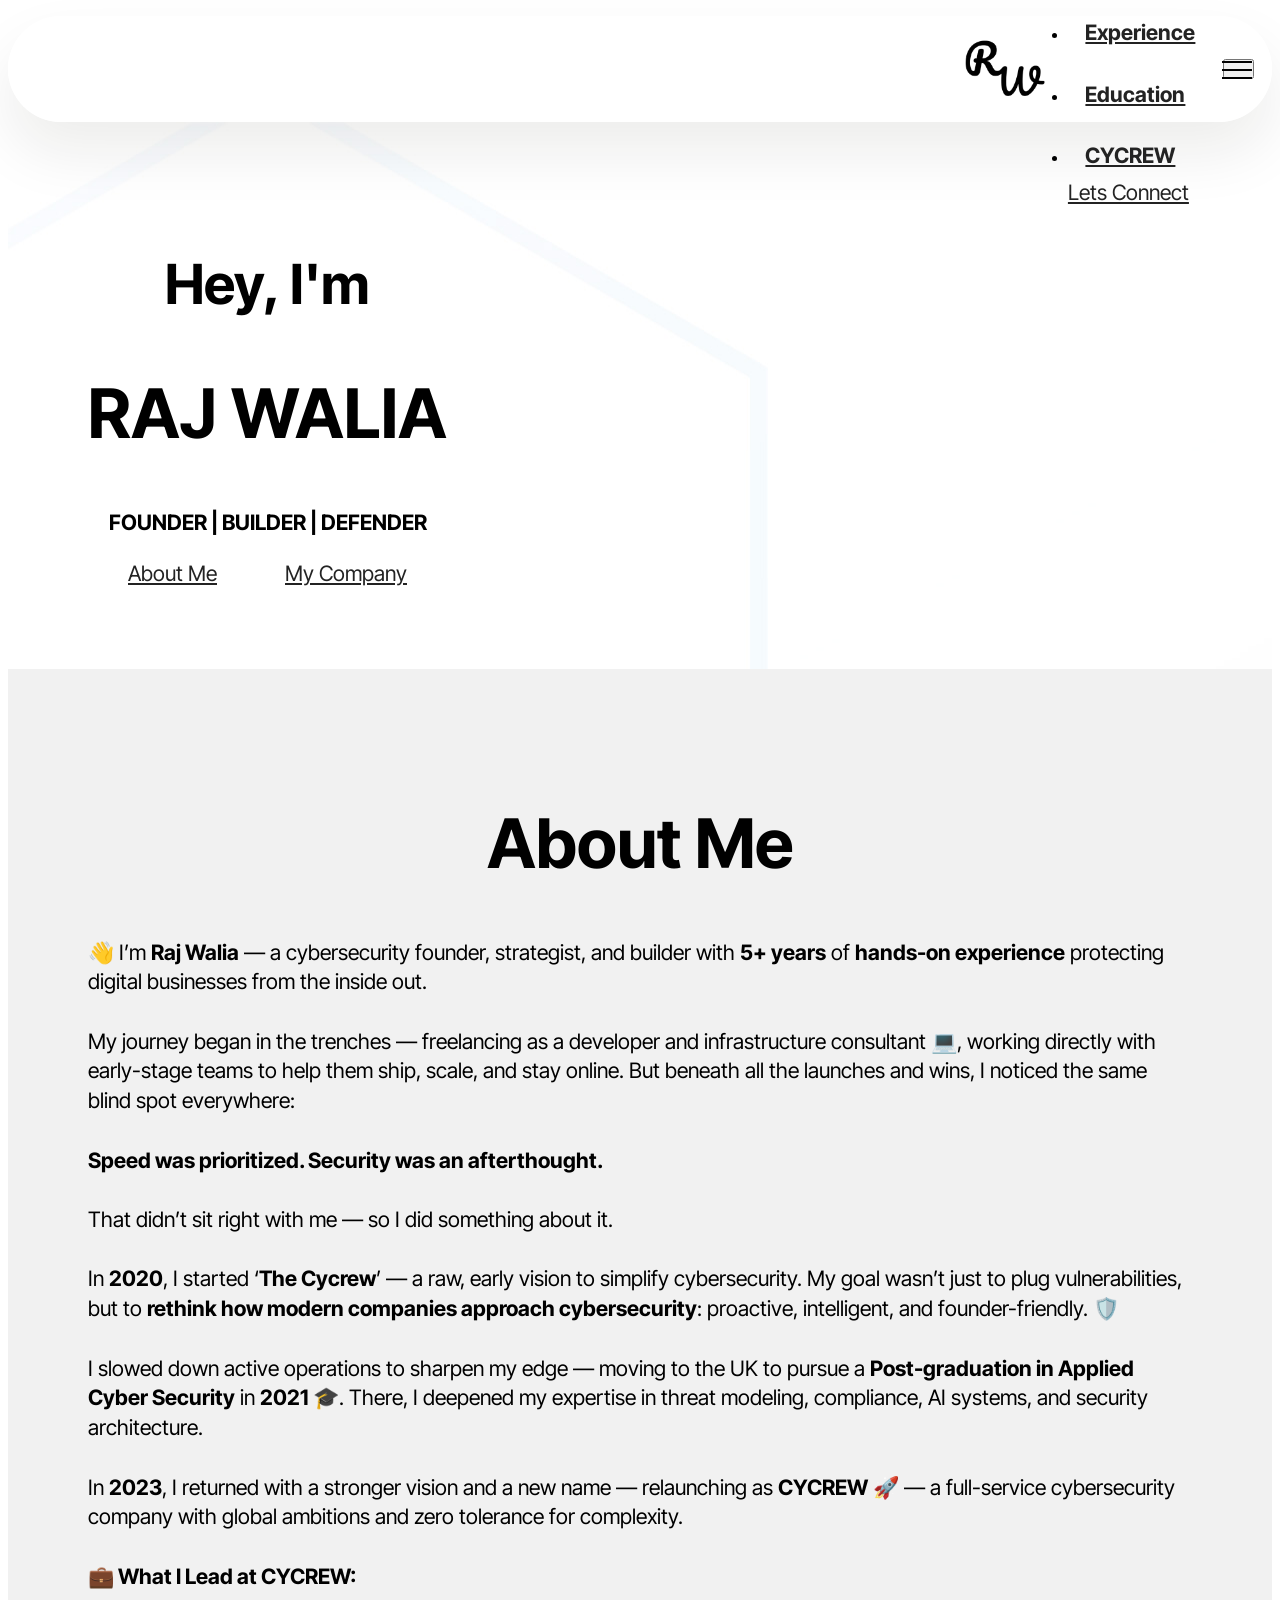
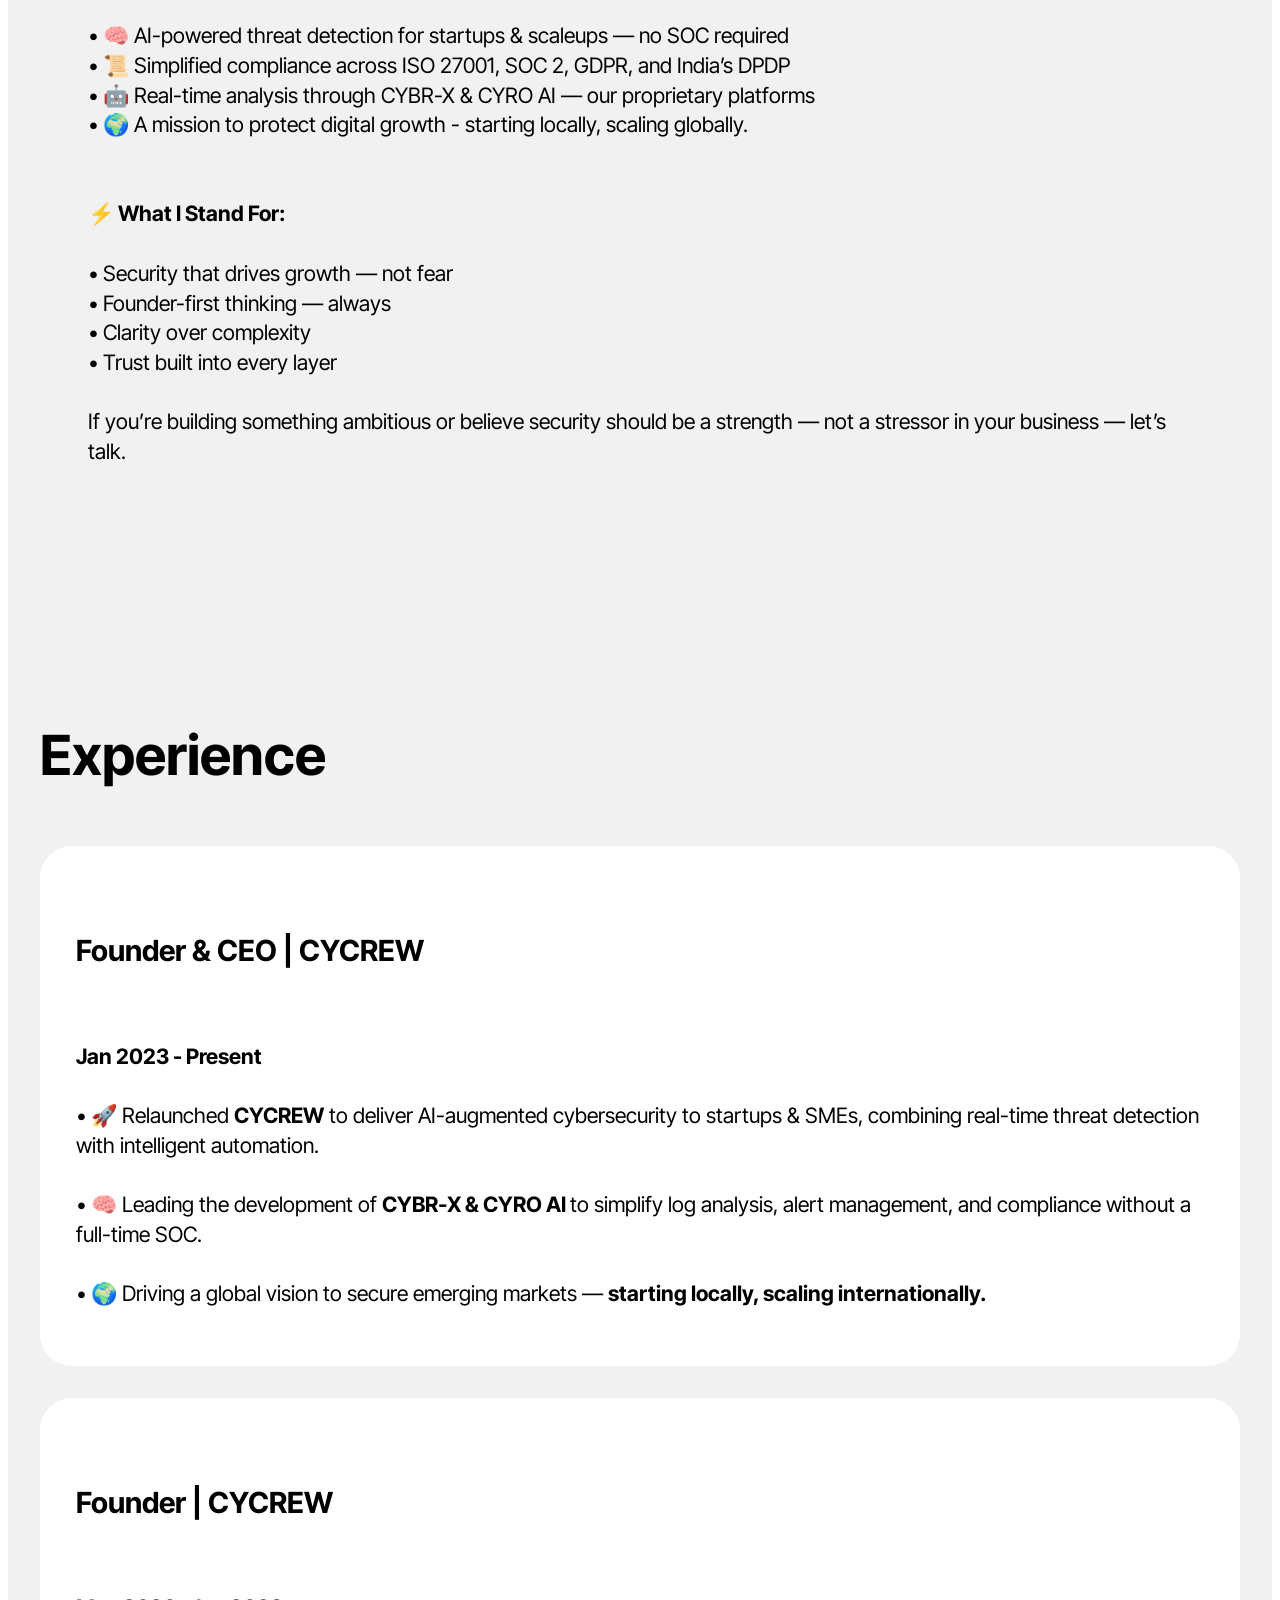
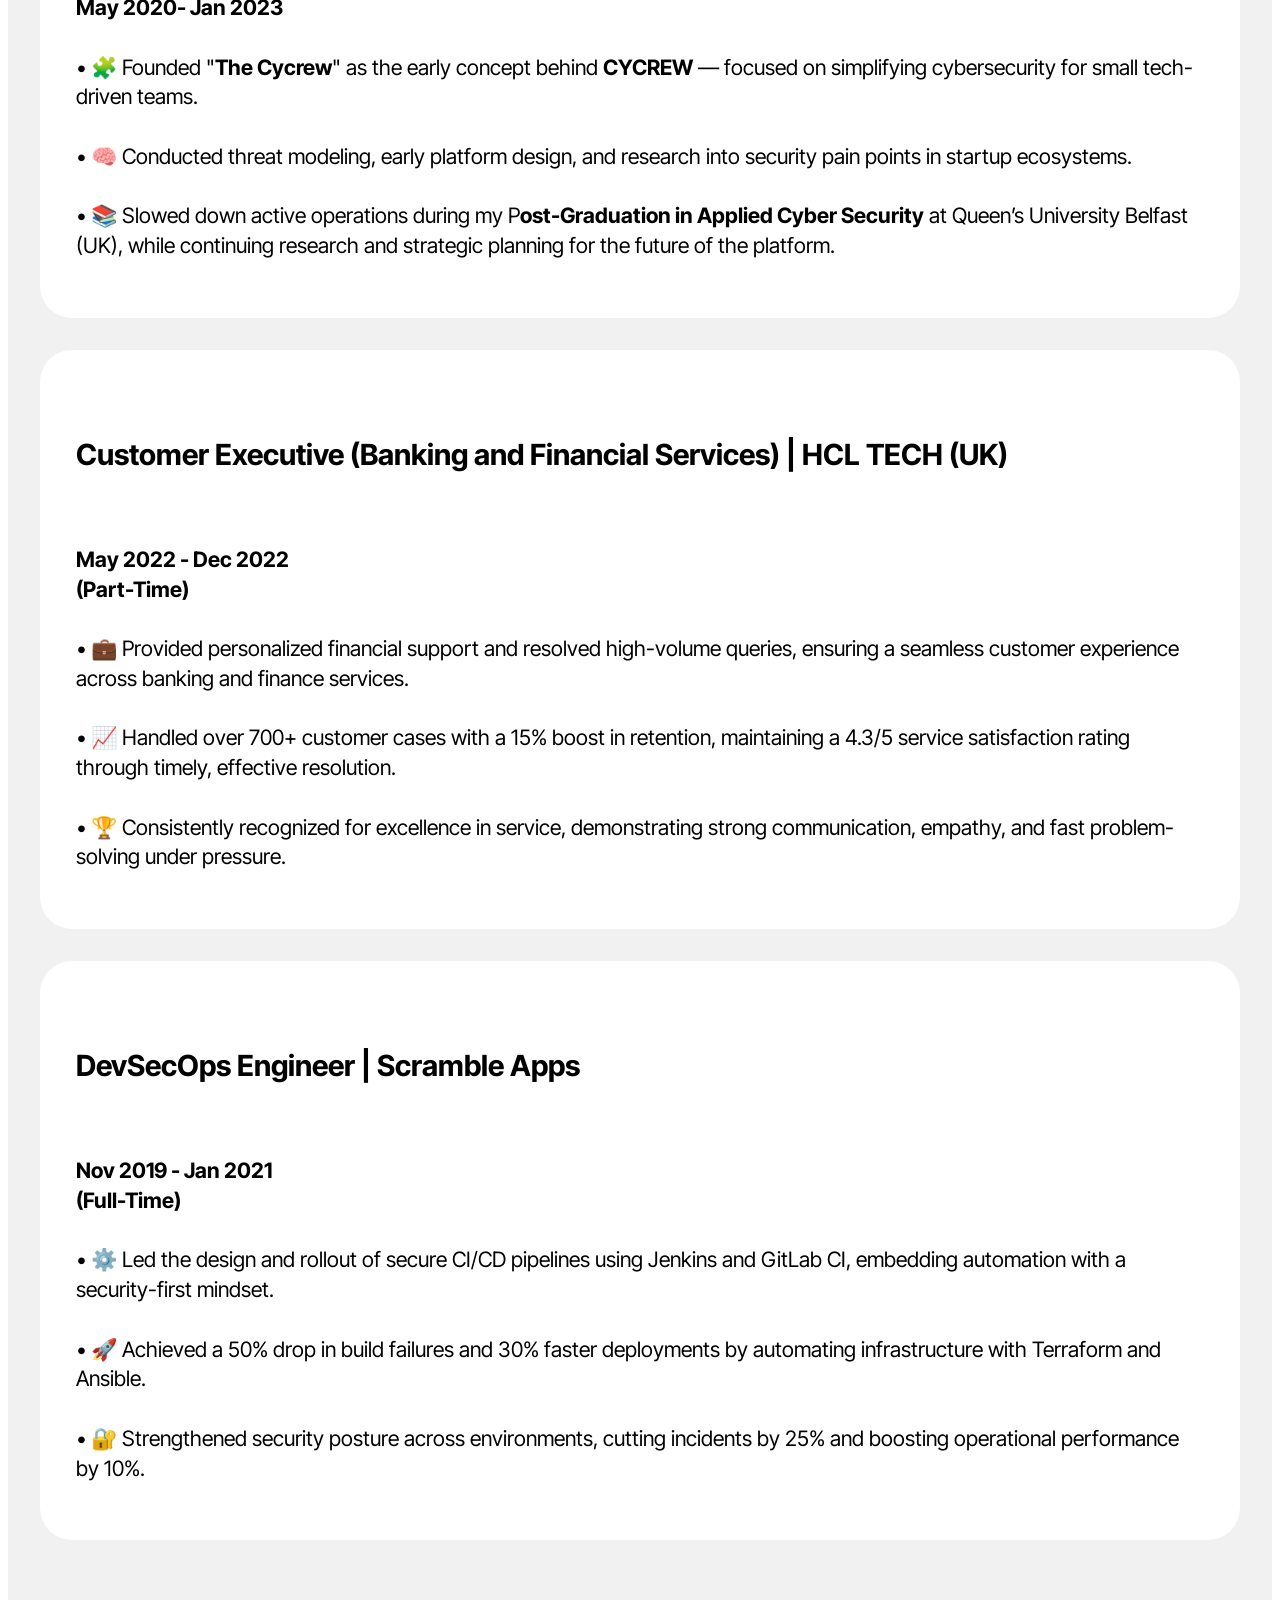
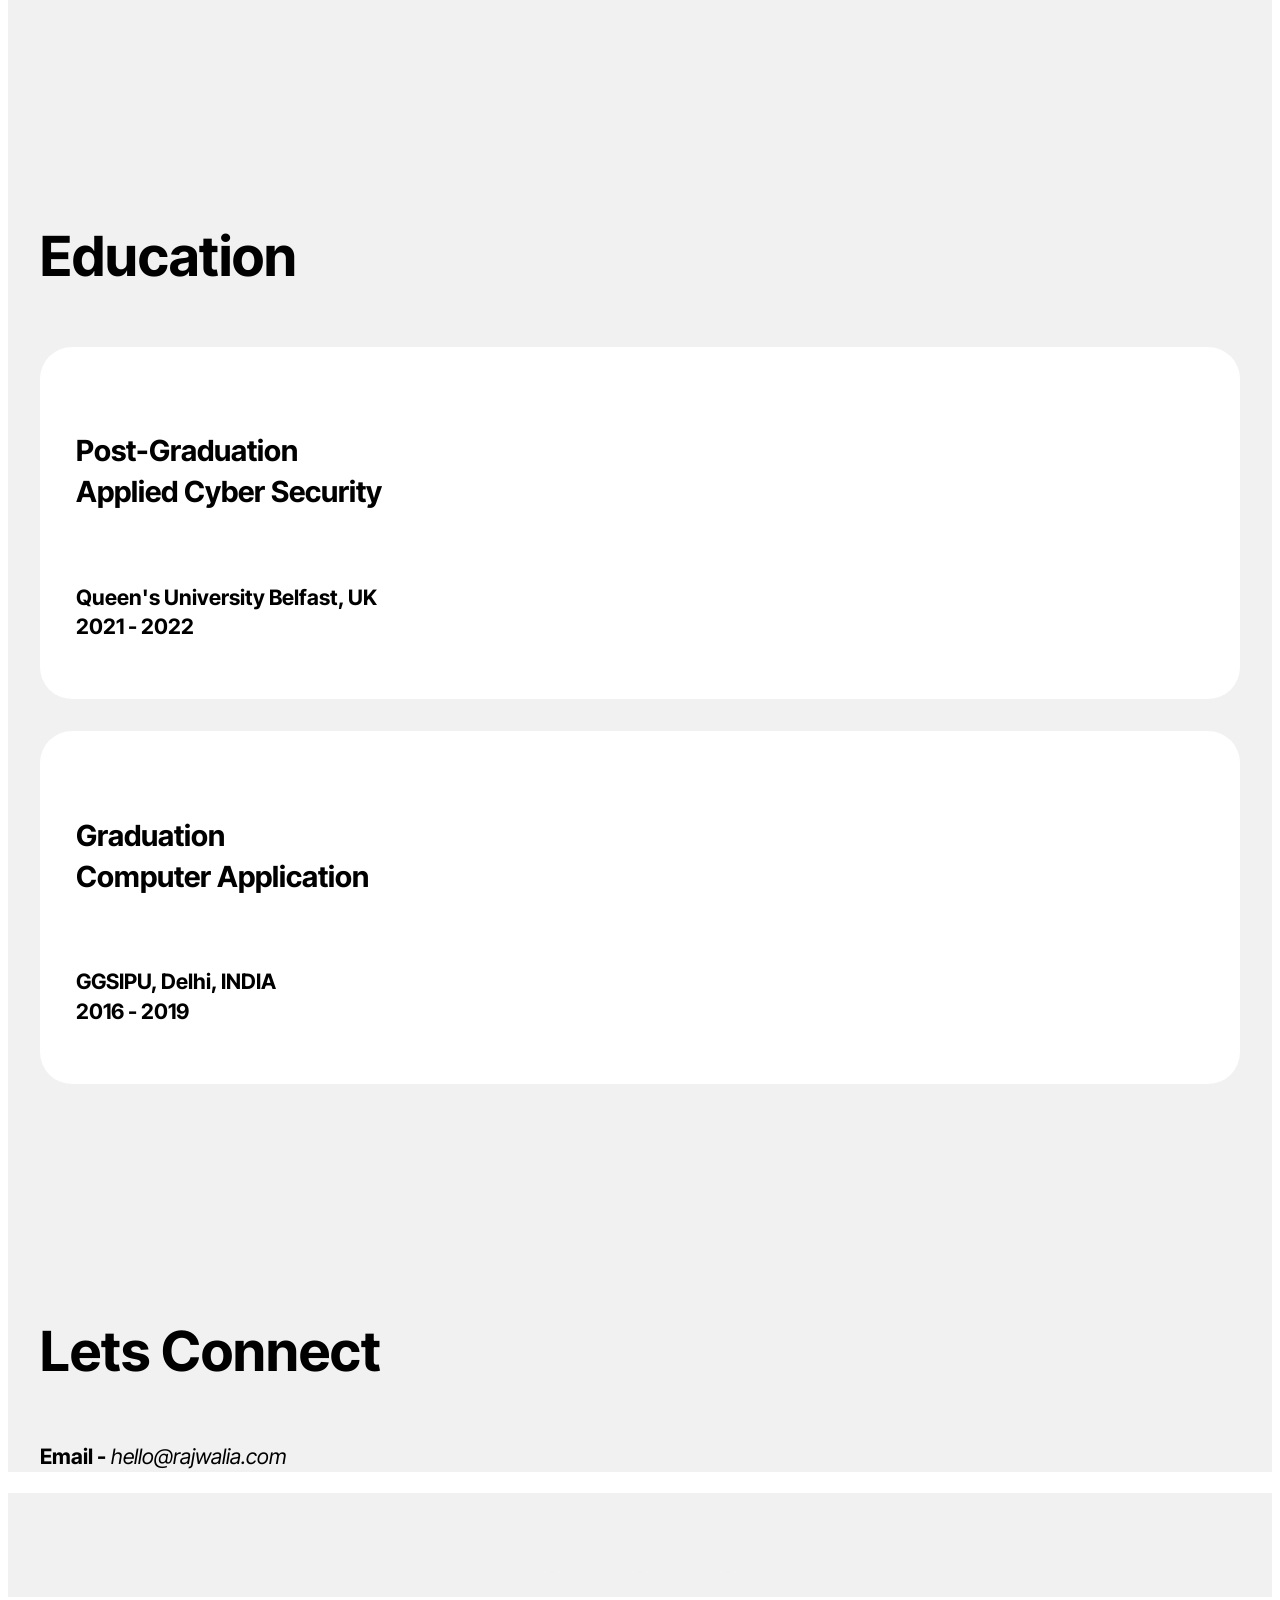
==== index.html @ e1fec5fa "updated" ====
<!DOCTYPE html>
<html  >
<head>
  <meta charset="UTF-8">
  <meta http-equiv="X-UA-Compatible" content="IE=edge">
  <meta name="viewport" content="width=device-width, initial-scale=1, minimum-scale=1">
  <link rel="shortcut icon" href="assets/images/screenshot-2025-07-09-at-1.46.01-pm-removebg-preview.png" type="image/x-icon">
  <meta name="description" content="">
  
  
  <title>Home</title>
  <link rel="stylesheet" href="assets/web/assets/mobirise-icons2/mobirise2.css">
  <link rel="stylesheet" href="assets/bootstrap/css/bootstrap.min.css">
  <link rel="stylesheet" href="assets/bootstrap/css/bootstrap-grid.min.css">
  <link rel="stylesheet" href="assets/bootstrap/css/bootstrap-reboot.min.css">
  <link rel="stylesheet" href="assets/parallax/jarallax.css">
  <link rel="stylesheet" href="assets/animatecss/animate.css">
  <link rel="stylesheet" href="assets/dropdown/css/style.css">
  <link rel="stylesheet" href="assets/socicon/css/styles.css">
  <link rel="stylesheet" href="assets/theme/css/style.css">
  <link rel="preload" href="https://fonts.googleapis.com/css?family=Inter+Tight:100,200,300,400,500,600,700,800,900,100i,200i,300i,400i,500i,600i,700i,800i,900i&display=swap" as="style" onload="this.onload=null;this.rel='stylesheet'">
  <noscript><link rel="stylesheet" href="https://fonts.googleapis.com/css?family=Inter+Tight:100,200,300,400,500,600,700,800,900,100i,200i,300i,400i,500i,600i,700i,800i,900i&display=swap"></noscript>
  <link rel="preload" as="style" href="assets/mobirise/css/mbr-additional.css?v=JrK7sD"><link rel="stylesheet" href="assets/mobirise/css/mbr-additional.css?v=JrK7sD" type="text/css">

  
  
  
</head>
<body>
  
  <section data-bs-version="5.1" class="menu menu2 cid-uQrlF8yxqb" once="menu" id="menu02-4">
	

	<nav class="navbar navbar-dropdown navbar-fixed-top navbar-expand-lg">
		<div class="container">
			<div class="navbar-brand">
				<span class="navbar-logo">
					
						<a href="http://rajwalia.com"><img src="assets/images/screenshot-2025-07-09-at-1.46.01-pm-removebg-preview.png" alt="" style="height: 5rem;"></a>
					
				</span>
				
			</div>
			<button class="navbar-toggler" type="button" data-toggle="collapse" data-bs-toggle="collapse" data-target="#navbarSupportedContent" data-bs-target="#navbarSupportedContent" aria-controls="navbarNavAltMarkup" aria-expanded="false" aria-label="Toggle navigation">
				<div class="hamburger">
					<span></span>
					<span></span>
					<span></span>
					<span></span>
				</div>
			</button>
			<div class="collapse navbar-collapse" id="navbarSupportedContent">
				<ul class="navbar-nav nav-dropdown" data-app-modern-menu="true"><li class="nav-item">
						<a class="nav-link link text-black text-primary display-4" href="index.html#header19-8"><strong>About</strong></a>
					</li>
					<li class="nav-item">
						<a class="nav-link link text-black text-primary display-4" href="index.html#features05-9" aria-expanded="false"><strong>Experience</strong></a>
					</li><li class="nav-item"><a class="nav-link link text-black text-primary display-4" href="index.html#features05-g"><strong>Education</strong></a></li><li class="nav-item"><a class="nav-link link text-black text-primary display-4" href="https://cycrew.co"><strong>CYCREW</strong></a></li></ul>
				
				<div class="navbar-buttons mbr-section-btn"><a class="btn btn-black-outline display-4" href="index.html#social03-f">Lets Connect</a></div>
			</div>
		</div>
	</nav>
</section>

<section data-bs-version="5.1" class="header09 startm5 cid-uQrhHzmFAp mbr-fullscreen mbr-parallax-background" id="header09-1">	
    
	<div class="mbr-overlay" style="opacity: 0.1; background-color: rgb(0, 0, 0);"></div>
	
	<div class="container-fluid">
		<div class="row">
			<div class="content-wrap col-12 col-md-7">
				<h1 class="mbr-section-title mbr-fonts-style mbr-white mb-4 display-2"><strong>Hey, I'm</strong></h1>
				<h2 class="mbr-section-title mbr-fonts-style mbr-white mb-4 display-1"><strong>RAJ WALIA</strong></h2>
				<p class="mbr-fonts-style mbr-text mbr-white mb-4 display-7"><strong>FOUNDER | BUILDER | DEFENDER</strong></p>
				<div class="mbr-section-btn"><a class="btn btn-black-outline display-7" href="index.html#header19-8">About Me</a> <a class="btn btn-black-outline display-7" href="http://cycrew.co">My Company</a></div>
			</div>
		</div>
	</div>
</section>

<section data-bs-version="5.1" class="header19 cid-uQrsspbPLh mbr-fullscreen" id="header19-8">
  

  
  
  <div class="container-fluid">
    <div class="row">
      <div class="content-wrap col-12 col-md-10">
        <h1 class="mbr-section-title mbr-fonts-style mb-4 display-1"><strong>About Me</strong></h1>
        <p class="mbr-fonts-style mbr-text mb-4 display-7">👋 I’m <strong>Raj Walia</strong> — a cybersecurity founder, strategist, and builder with <strong>5+ years</strong> of <strong>hands-on experience</strong> protecting digital businesses from the inside out.<br><br>My journey began in the trenches — freelancing as a developer and infrastructure consultant 💻, working directly with early-stage teams to help them ship, scale, and stay online. But beneath all the launches and wins, I noticed the same blind spot everywhere:<br><br><strong>Speed was prioritized. Security was an afterthought.</strong><br><br>That didn’t sit right with me — so I did something about it.<br><br>In <strong>2020</strong>, I started ‘<strong>The Cycrew</strong>’ — a raw, early vision to simplify cybersecurity.&nbsp;My goal wasn’t just to plug vulnerabilities, but to <strong>rethink how modern companies approach cybersecurity</strong>: proactive, intelligent, and founder-friendly. 🛡️<br><br>I slowed down active operations to sharpen my edge — moving to the UK to pursue a <strong>Post-graduation in Applied Cyber Security</strong> in <strong>2021</strong> 🎓. There, I deepened my expertise in threat modeling, compliance, AI systems, and security architecture.<br><br>In <strong>2023</strong>, I returned with a stronger vision and a new name — relaunching as <strong>CYCREW</strong> 🚀 — a full-service cybersecurity company with global ambitions and zero tolerance for complexity.<br><br><strong>💼 What I Lead at CYCREW:</strong><br><br>	•	🧠 AI-powered threat detection for startups &amp; scaleups — no SOC required<br>	•	📜 Simplified compliance across ISO 27001, SOC 2, GDPR, and India’s DPDP<br>	•	🤖 Real-time analysis through CYBR-X &amp; CYRO AI — our proprietary platforms<br>	•	🌍 A mission to protect digital growth - starting locally, scaling globally.<br><strong><br></strong><br><strong>⚡ What I Stand For:</strong><br><br>	•	Security that drives growth — not fear<br>	•	Founder-first thinking — always<br>	•	Clarity over complexity<br>	•	Trust built into every layer<br><br>If you’re building something ambitious or believe security should be a strength — not a stressor in your business — let’s talk.<br></p>
        
        
      </div>
    </div>
  </div>
</section>

<section data-bs-version="5.1" class="features5 cid-uQrIBkdriY" id="features05-9">
  

  
  
  <div class="container">
    <div class="row mb-5 justify-content-center">
      <div class="col-12 content-head">
        <h3 class="mbr-section-title mbr-fonts-style align-center mb-0 display-2"><strong>Experience</strong></h3>
        
      </div>
    </div>
    <div class="row">
      <div class="item features-without-image col-12 col-md-6 col-lg-6 item-mb active">
        <div class="item-wrapper">
          <div class="card-box align-left">
            
            <h5 class="card-title mbr-fonts-style display-5"><strong>Founder &amp; CEO |&nbsp;</strong><strong>CYCREW</strong><strong><br></strong></h5>
            <p class="card-text mbr-fonts-style display-7"><strong>Jan 2023 - Present</strong><br><br>• 🚀 Relaunched <strong>CYCREW</strong> to deliver AI-augmented cybersecurity to startups &amp; SMEs, combining real-time threat detection with intelligent automation.<br> <br>• 🧠 Leading the development of <strong>CYBR‑X &amp; CYRO AI </strong>to simplify log analysis, alert management, and compliance without a full-time SOC.<br><br>• 🌍 Driving a global vision to secure emerging markets — <strong>starting locally, scaling internationally.</strong><br></p>

            
          </div>
        </div>
      </div><div class="item features-without-image col-12 col-md-6 col-lg-6 item-mb">
        <div class="item-wrapper">
          <div class="card-box align-left">
            
            <h5 class="card-title mbr-fonts-style display-5"><strong>Founder | CYCREW</strong><br></h5>
            <p class="card-text mbr-fonts-style display-7"><strong>May 2020- Jan 2023</strong><br><br>• 🧩 Founded "<strong>The Cycrew</strong>" as the early concept behind <strong>CYCREW</strong> — focused on simplifying cybersecurity for small tech-driven teams. <br><br>• 🧠 Conducted threat modeling, early platform design, and research into security pain points in startup ecosystems. <br><br>• 📚 Slowed down active operations during my P<strong>ost-Graduation in Applied Cyber Security</strong> at Queen’s University Belfast (UK), while continuing research and strategic planning for the future of the platform.<br></p>

            
          </div>
        </div>
      </div>
      <div class="item features-without-image col-12 col-md-6 col-lg-6 item-mb">
        <div class="item-wrapper">
          <div class="card-box align-left">
            
            <h5 class="card-title mbr-fonts-style display-5"><strong>Customer Executive (Banking and Financial Services) | HCL TECH (UK)</strong></h5>
            <p class="card-text mbr-fonts-style display-7"><strong>May 2022 - Dec 2022 </strong><br><strong>(Part-Time)</strong><br><br>• 💼 Provided personalized financial support and resolved high-volume queries, ensuring a seamless customer experience across banking and finance services.<br><br>• 📈 Handled over 700+ customer cases with a 15% boost in retention, maintaining a 4.3/5 service satisfaction rating through timely, effective resolution.<br><br>• 🏆 Consistently recognized for excellence in service, demonstrating strong communication, empathy, and fast problem-solving under pressure.<br></p>

            
          </div>
        </div>
      </div>
      <div class="item features-without-image col-12 col-md-6 col-lg-6 item-mb">
        <div class="item-wrapper">
          <div class="card-box align-left">
            
            <h5 class="card-title mbr-fonts-style display-5"><strong>DevSecOps Engineer | Scramble Apps</strong><strong><br></strong></h5>
            <p class="card-text mbr-fonts-style display-7"><strong>Nov 2019 - Jan 2021</strong><br><strong>(Full-Time)<br></strong><br>• ⚙️ Led the design and rollout of secure CI/CD pipelines using Jenkins and GitLab CI, embedding automation with a security-first mindset.<br><br>• 🚀 Achieved a 50% drop in build failures and 30% faster deployments by automating infrastructure with Terraform and Ansible.<br><br>• 🔐 Strengthened security posture across environments, cutting incidents by 25% and boosting operational performance by 10%.<br></p>

            
          </div>
        </div>
      </div>
    </div>
  </div>
</section>

<section data-bs-version="5.1" class="features5 cid-uQrZ0qyYJD" id="features05-g">
  

  
  
  <div class="container">
    <div class="row mb-5 justify-content-center">
      <div class="col-12 content-head">
        <h3 class="mbr-section-title mbr-fonts-style align-center mb-0 display-2"><strong>Education</strong></h3>
        
      </div>
    </div>
    <div class="row">
      <div class="item features-without-image col-12 col-md-6 col-lg-6 item-mb active">
        <div class="item-wrapper">
          <div class="card-box align-left">
            
            <h5 class="card-title mbr-fonts-style display-5"><strong>Post-Graduation</strong><br><strong>Applied Cyber Security</strong></h5>
            <p class="card-text mbr-fonts-style display-7"><strong>Queen's University Belfast, UK</strong><br><strong>2021 - 2022</strong><br></p>

            
          </div>
        </div>
      </div><div class="item features-without-image col-12 col-md-6 col-lg-6 item-mb">
        <div class="item-wrapper">
          <div class="card-box align-left">
            
            <h5 class="card-title mbr-fonts-style display-5"><strong>Graduation</strong><div><strong>Computer Application</strong></div></h5>
            <p class="card-text mbr-fonts-style display-7"><strong>GGSIPU, Delhi, INDIA</strong><br><strong>2016 - 2019</strong><br></p>

            
          </div>
        </div>
      </div>
      
      
    </div>
  </div>
</section>

<section data-bs-version="5.1" class="social03 cid-uQrWdMmrbL" id="social03-f">
    
    
    
    <div class="container">
        <div class="media-container-row">
            <div class="col-12">
                <h3 class="mbr-section-title mb-4 align-center mbr-fonts-style display-2"><strong>Lets Connect</strong></h3>
                <p class="mbr-section-text mb-5 align-center mbr-fonts-style display-7"><strong>Email -</strong> <em>hello@rajwalia.com</em></p>
                <div>
                    <div class="mbr-social-likes align-center">
                        
                        
                        
                    </div>
                </div>
            </div>
        </div>
    </div>
</section>

<section data-bs-version="5.1" class="social05 cid-uQrURKdZoC" id="social05-d">
    

    

    <div class="container">
        <div class="row">
            
            <div class="col-12">
                <div class="social-row">
                    <div class="soc-item">
                        <a href="http://linkedin.cycrew.co" target="_blank">
                            <span class="mbr-iconfont socicon-linkedin socicon"></span>
                        </a>
                    </div>
                    <div class="soc-item">
                        <a href="http://x.cycrew.co" target="_blank">
                            <span class="mbr-iconfont socicon-twitter socicon"></span>
                        </a>
                    </div>
                    <div class="soc-item">
                        <a href="http://instagram.cycrew.co" target="_blank">
                            <span class="mbr-iconfont socicon-instagram socicon"></span>
                        </a>
                    </div>
                    
                    
                </div>
            </div>
        </div>
    </div>
</section>

<section data-bs-version="5.1" class="footer4 cid-uQs7uBj68e mbr-reveal" once="footers" id="footer04-i">

    

    

    <div class="container">
        <div class="media-container-row align-center mbr-white">
            <div class="col-12">
                <p class="mbr-text mb-0 mbr-fonts-style display-7">
                    © Copyright 2025 Raj Walia - All Rights Reserved
                </p>
            </div>
        </div>
    </div>
</section><script src="assets/bootstrap/js/bootstrap.bundle.min.js"></script>  <script src="assets/parallax/jarallax.js"></script>  <script src="assets/smoothscroll/smooth-scroll.js"></script>  <script src="assets/ytplayer/index.js"></script>  <script src="assets/dropdown/js/navbar-dropdown.js"></script>  <script src="assets/sociallikes/social-likes.js"></script>  <script src="assets/theme/js/script.js"></script>  
  
  
 <div id="scrollToTop" class="scrollToTop mbr-arrow-up"><a style="text-align: center;"><i class="mbr-arrow-up-icon mbr-arrow-up-icon-cm cm-icon cm-icon-smallarrow-up"></i></a></div>
    <input name="animation" type="hidden">
  </body>
</html>
---- assets/mobirise/css/mbr-additional.css ----
.btn {
  border-width: 2px;
}
img,
.card-wrap,
.card-wrapper,
.video-wrapper,
.mbr-figure iframe,
.google-map iframe,
.slide-content,
.plan,
.card,
.item-wrapper {
  border-radius: 2rem !important;
}
.video-wrapper {
  overflow: hidden;
}
body {
  font-family: Inter Tight;
}
.display-1 {
  font-family: 'Inter Tight', sans-serif;
  font-size: 5rem;
  line-height: 1;
}
.display-1 > .mbr-iconfont {
  font-size: 6.25rem;
}
.display-2 {
  font-family: 'Inter Tight', sans-serif;
  font-size: 4rem;
  line-height: 1;
}
.display-2 > .mbr-iconfont {
  font-size: 5rem;
}
.display-4 {
  font-family: 'Inter Tight', sans-serif;
  font-size: 1.4rem;
  line-height: 1.5;
}
.display-4 > .mbr-iconfont {
  font-size: 1.75rem;
}
.display-5 {
  font-family: 'Inter Tight', sans-serif;
  font-size: 2rem;
  line-height: 1.5;
}
.display-5 > .mbr-iconfont {
  font-size: 2.5rem;
}
.display-7 {
  font-family: 'Inter Tight', sans-serif;
  font-size: 1.4rem;
  line-height: 1.3;
}
.display-7 > .mbr-iconfont {
  font-size: 1.75rem;
}
/* ---- Fluid typography for mobile devices ---- */
/* 1.4 - font scale ratio ( bootstrap == 1.42857 ) */
/* 100vw - current viewport width */
/* (48 - 20)  48 == 48rem == 768px, 20 == 20rem == 320px(minimal supported viewport) */
/* 0.65 - min scale variable, may vary */
@media (max-width: 992px) {
  .display-1 {
    font-size: 4rem;
  }
}
@media (max-width: 768px) {
  .display-1 {
    font-size: 3.5rem;
    font-size: calc( 2.4rem + (5 - 2.4) * ((100vw - 20rem) / (48 - 20)));
    line-height: calc( 1.1 * (2.4rem + (5 - 2.4) * ((100vw - 20rem) / (48 - 20))));
  }
  .display-2 {
    font-size: 3.2rem;
    font-size: calc( 2.05rem + (4 - 2.05) * ((100vw - 20rem) / (48 - 20)));
    line-height: calc( 1.3 * (2.05rem + (4 - 2.05) * ((100vw - 20rem) / (48 - 20))));
  }
  .display-4 {
    font-size: 1.12rem;
    font-size: calc( 1.14rem + (1.4 - 1.14) * ((100vw - 20rem) / (48 - 20)));
    line-height: calc( 1.4 * (1.14rem + (1.4 - 1.14) * ((100vw - 20rem) / (48 - 20))));
  }
  .display-5 {
    font-size: 1.6rem;
    font-size: calc( 1.35rem + (2 - 1.35) * ((100vw - 20rem) / (48 - 20)));
    line-height: calc( 1.4 * (1.35rem + (2 - 1.35) * ((100vw - 20rem) / (48 - 20))));
  }
  .display-7 {
    font-size: 1.12rem;
    font-size: calc( 1.14rem + (1.4 - 1.14) * ((100vw - 20rem) / (48 - 20)));
    line-height: calc( 1.4 * (1.14rem + (1.4 - 1.14) * ((100vw - 20rem) / (48 - 20))));
  }
}
@media (min-width: 992px) and (max-width: 1400px) {
  .display-1 {
    font-size: 3.5rem;
    font-size: calc( 2.4rem + (5 - 2.4) * ((100vw - 62rem) / (87 - 62)));
    line-height: calc( 1.1 * (2.4rem + (5 - 2.4) * ((100vw - 62rem) / (87 - 62))));
  }
  .display-2 {
    font-size: 3.2rem;
    font-size: calc( 2.05rem + (4 - 2.05) * ((100vw - 62rem) / (87 - 62)));
    line-height: calc( 1.3 * (2.05rem + (4 - 2.05) * ((100vw - 62rem) / (87 - 62))));
  }
  .display-4 {
    font-size: 1.12rem;
    font-size: calc( 1.14rem + (1.4 - 1.14) * ((100vw - 62rem) / (87 - 62)));
    line-height: calc( 1.4 * (1.14rem + (1.4 - 1.14) * ((100vw - 62rem) / (87 - 62))));
  }
  .display-5 {
    font-size: 1.6rem;
    font-size: calc( 1.35rem + (2 - 1.35) * ((100vw - 62rem) / (87 - 62)));
    line-height: calc( 1.4 * (1.35rem + (2 - 1.35) * ((100vw - 62rem) / (87 - 62))));
  }
  .display-7 {
    font-size: 1.12rem;
    font-size: calc( 1.14rem + (1.4 - 1.14) * ((100vw - 62rem) / (87 - 62)));
    line-height: calc( 1.4 * (1.14rem + (1.4 - 1.14) * ((100vw - 62rem) / (87 - 62))));
  }
}
/* Buttons */
.btn {
  padding: 1.25rem 2rem;
  border-radius: 4px;
}
@media (max-width: 767px) {
  .btn {
    padding: 0.75rem 1.5rem;
  }
}
.btn-sm {
  padding: 0.6rem 1.2rem;
  border-radius: 4px;
}
.btn-md {
  padding: 0.6rem 1.2rem;
  border-radius: 4px;
}
.btn-lg {
  padding: 1.25rem 2rem;
  border-radius: 4px;
}
.bg-primary {
  background-color: #9fe870 !important;
}
.bg-success {
  background-color: #3a341c !important;
}
.bg-info {
  background-color: #320707 !important;
}
.bg-warning {
  background-color: #a0e2e1 !important;
}
.bg-danger {
  background-color: #ffea64 !important;
}
.btn-primary,
.btn-primary:active {
  background-color: #9fe870 !important;
  border-color: #9fe870 !important;
  color: #264d0c !important;
  box-shadow: none;
}
.btn-primary:hover,
.btn-primary:focus,
.btn-primary.focus,
.btn-primary.active {
  color: inherit;
  background-color: #bcef9c !important;
  border-color: #bcef9c !important;
  box-shadow: none;
}
.btn-primary.disabled,
.btn-primary:disabled {
  color: #264d0c !important;
  background-color: #bcef9c !important;
  border-color: #bcef9c !important;
}
.btn-secondary,
.btn-secondary:active {
  background-color: #ffd7ef !important;
  border-color: #ffd7ef !important;
  color: #d70081 !important;
  box-shadow: none;
}
.btn-secondary:hover,
.btn-secondary:focus,
.btn-secondary.focus,
.btn-secondary.active {
  color: inherit;
  background-color: #ffffff !important;
  border-color: #ffffff !important;
  box-shadow: none;
}
.btn-secondary.disabled,
.btn-secondary:disabled {
  color: #d70081 !important;
  background-color: #ffffff !important;
  border-color: #ffffff !important;
}
.btn-info,
.btn-info:active {
  background-color: #320707 !important;
  border-color: #320707 !important;
  color: #ffffff !important;
  box-shadow: none;
}
.btn-info:hover,
.btn-info:focus,
.btn-info.focus,
.btn-info.active {
  color: inherit;
  background-color: #5f0d0d !important;
  border-color: #5f0d0d !important;
  box-shadow: none;
}
.btn-info.disabled,
.btn-info:disabled {
  color: #ffffff !important;
  background-color: #5f0d0d !important;
  border-color: #5f0d0d !important;
}
.btn-success,
.btn-success:active {
  background-color: #3a341c !important;
  border-color: #3a341c !important;
  color: #ffffff !important;
  box-shadow: none;
}
.btn-success:hover,
.btn-success:focus,
.btn-success.focus,
.btn-success.active {
  color: inherit;
  background-color: #5c532d !important;
  border-color: #5c532d !important;
  box-shadow: none;
}
.btn-success.disabled,
.btn-success:disabled {
  color: #ffffff !important;
  background-color: #5c532d !important;
  border-color: #5c532d !important;
}
.btn-warning,
.btn-warning:active {
  background-color: #a0e2e1 !important;
  border-color: #a0e2e1 !important;
  color: #1f6463 !important;
  box-shadow: none;
}
.btn-warning:hover,
.btn-warning:focus,
.btn-warning.focus,
.btn-warning.active {
  color: inherit;
  background-color: #c7eeed !important;
  border-color: #c7eeed !important;
  box-shadow: none;
}
.btn-warning.disabled,
.btn-warning:disabled {
  color: #1f6463 !important;
  background-color: #c7eeed !important;
  border-color: #c7eeed !important;
}
.btn-danger,
.btn-danger:active {
  background-color: #ffea64 !important;
  border-color: #ffea64 !important;
  color: #645600 !important;
  box-shadow: none;
}
.btn-danger:hover,
.btn-danger:focus,
.btn-danger.focus,
.btn-danger.active {
  color: inherit;
  background-color: #fff197 !important;
  border-color: #fff197 !important;
  box-shadow: none;
}
.btn-danger.disabled,
.btn-danger:disabled {
  color: #645600 !important;
  background-color: #fff197 !important;
  border-color: #fff197 !important;
}
.btn-white,
.btn-white:active {
  background-color: #eff0ec !important;
  border-color: #eff0ec !important;
  color: #757b62 !important;
  box-shadow: none;
}
.btn-white:hover,
.btn-white:focus,
.btn-white.focus,
.btn-white.active {
  color: inherit;
  background-color: #ffffff !important;
  border-color: #ffffff !important;
  box-shadow: none;
}
.btn-white.disabled,
.btn-white:disabled {
  color: #757b62 !important;
  background-color: #ffffff !important;
  border-color: #ffffff !important;
}
.btn-black,
.btn-black:active {
  background-color: #232323 !important;
  border-color: #232323 !important;
  color: #ffffff !important;
  box-shadow: none;
}
.btn-black:hover,
.btn-black:focus,
.btn-black.focus,
.btn-black.active {
  color: inherit;
  background-color: #3d3d3d !important;
  border-color: #3d3d3d !important;
  box-shadow: none;
}
.btn-black.disabled,
.btn-black:disabled {
  color: #ffffff !important;
  background-color: #3d3d3d !important;
  border-color: #3d3d3d !important;
}
.btn-primary-outline,
.btn-primary-outline:active {
  background-color: transparent !important;
  border-color: #9fe870;
  color: #9fe870;
}
.btn-primary-outline:hover,
.btn-primary-outline:focus,
.btn-primary-outline.focus,
.btn-primary-outline.active {
  color: #6ddc25 !important;
  background-color: transparent !important;
  border-color: #6ddc25 !important;
  box-shadow: none !important;
}
.btn-primary-outline.disabled,
.btn-primary-outline:disabled {
  color: #264d0c !important;
  background-color: #9fe870 !important;
  border-color: #9fe870 !important;
}
.btn-secondary-outline,
.btn-secondary-outline:active {
  background-color: transparent !important;
  border-color: #ffd7ef;
  color: #ffd7ef;
}
.btn-secondary-outline:hover,
.btn-secondary-outline:focus,
.btn-secondary-outline.focus,
.btn-secondary-outline.active {
  color: #ff80cc !important;
  background-color: transparent !important;
  border-color: #ff80cc !important;
  box-shadow: none !important;
}
.btn-secondary-outline.disabled,
.btn-secondary-outline:disabled {
  color: #d70081 !important;
  background-color: #ffd7ef !important;
  border-color: #ffd7ef !important;
}
.btn-info-outline,
.btn-info-outline:active {
  background-color: transparent !important;
  border-color: #320707;
  color: #320707;
}
.btn-info-outline:hover,
.btn-info-outline:focus,
.btn-info-outline.focus,
.btn-info-outline.active {
  color: #000000 !important;
  background-color: transparent !important;
  border-color: #000000 !important;
  box-shadow: none !important;
}
.btn-info-outline.disabled,
.btn-info-outline:disabled {
  color: #ffffff !important;
  background-color: #320707 !important;
  border-color: #320707 !important;
}
.btn-success-outline,
.btn-success-outline:active {
  background-color: transparent !important;
  border-color: #3a341c;
  color: #3a341c;
}
.btn-success-outline:hover,
.btn-success-outline:focus,
.btn-success-outline.focus,
.btn-success-outline.active {
  color: #000000 !important;
  background-color: transparent !important;
  border-color: #000000 !important;
  box-shadow: none !important;
}
.btn-success-outline.disabled,
.btn-success-outline:disabled {
  color: #ffffff !important;
  background-color: #3a341c !important;
  border-color: #3a341c !important;
}
.btn-warning-outline,
.btn-warning-outline:active {
  background-color: transparent !important;
  border-color: #a0e2e1;
  color: #a0e2e1;
}
.btn-warning-outline:hover,
.btn-warning-outline:focus,
.btn-warning-outline.focus,
.btn-warning-outline.active {
  color: #5ececc !important;
  background-color: transparent !important;
  border-color: #5ececc !important;
  box-shadow: none !important;
}
.btn-warning-outline.disabled,
.btn-warning-outline:disabled {
  color: #1f6463 !important;
  background-color: #a0e2e1 !important;
  border-color: #a0e2e1 !important;
}
.btn-danger-outline,
.btn-danger-outline:active {
  background-color: transparent !important;
  border-color: #ffea64;
  color: #ffea64;
}
.btn-danger-outline:hover,
.btn-danger-outline:focus,
.btn-danger-outline.focus,
.btn-danger-outline.active {
  color: #ffde0d !important;
  background-color: transparent !important;
  border-color: #ffde0d !important;
  box-shadow: none !important;
}
.btn-danger-outline.disabled,
.btn-danger-outline:disabled {
  color: #645600 !important;
  background-color: #ffea64 !important;
  border-color: #ffea64 !important;
}
.btn-black-outline,
.btn-black-outline:active {
  background-color: transparent !important;
  border-color: #232323;
  color: #232323;
}
.btn-black-outline:hover,
.btn-black-outline:focus,
.btn-black-outline.focus,
.btn-black-outline.active {
  color: #000000 !important;
  background-color: transparent !important;
  border-color: #000000 !important;
  box-shadow: none !important;
}
.btn-black-outline.disabled,
.btn-black-outline:disabled {
  color: #ffffff !important;
  background-color: #232323 !important;
  border-color: #232323 !important;
}
.btn-white-outline,
.btn-white-outline:active {
  background-color: transparent !important;
  border-color: #fafafa;
  color: #fafafa;
}
.btn-white-outline:hover,
.btn-white-outline:focus,
.btn-white-outline.focus,
.btn-white-outline.active {
  color: #cfcfcf !important;
  background-color: transparent !important;
  border-color: #cfcfcf !important;
  box-shadow: none !important;
}
.btn-white-outline.disabled,
.btn-white-outline:disabled {
  color: #7a7a7a !important;
  background-color: #fafafa !important;
  border-color: #fafafa !important;
}
.text-primary {
  color: #9fe870 !important;
}
.text-secondary {
  color: #ffd7ef !important;
}
.text-success {
  color: #3a341c !important;
}
.text-info {
  color: #320707 !important;
}
.text-warning {
  color: #a0e2e1 !important;
}
.text-danger {
  color: #ffea64 !important;
}
.text-white {
  color: #fafafa !important;
}
.text-black {
  color: #232323 !important;
}
a.text-primary:hover,
a.text-primary:focus,
a.text-primary.active {
  color: #66d022 !important;
}
a.text-secondary:hover,
a.text-secondary:focus,
a.text-secondary.active {
  color: #ff71c6 !important;
}
a.text-success:hover,
a.text-success:focus,
a.text-success.active {
  color: #000000 !important;
}
a.text-info:hover,
a.text-info:focus,
a.text-info.active {
  color: #000000 !important;
}
a.text-warning:hover,
a.text-warning:focus,
a.text-warning.active {
  color: #52cac8 !important;
}
a.text-danger:hover,
a.text-danger:focus,
a.text-danger.active {
  color: #fddb00 !important;
}
a.text-white:hover,
a.text-white:focus,
a.text-white.active {
  color: #c7c7c7 !important;
}
a.text-black:hover,
a.text-black:focus,
a.text-black.active {
  color: #000000 !important;
}
a[class*="text-"]:not(.nav-link):not(.dropdown-item):not([role]):not(.navbar-caption) {
  position: relative;
  background-image: transparent;
  background-size: 10000px 2px;
  background-repeat: no-repeat;
  background-position: 0px 1.2em;
  background-position: -10000px 1.2em;
}
a[class*="text-"]:not(.nav-link):not(.dropdown-item):not([role]):not(.navbar-caption):hover {
  transition: background-position 2s ease-in-out;
  background-image: linear-gradient(currentColor 50%, currentColor 50%);
  background-position: 0px 1.2em;
}
.nav-tabs .nav-link.active {
  color: #9fe870;
}
.nav-tabs .nav-link:not(.active) {
  color: #232323;
}
.alert-success {
  background-color: #70c770;
}
.alert-info {
  background-color: #320707;
}
.alert-warning {
  background-color: #a0e2e1;
}
.alert-danger {
  background-color: #ffea64;
}
.mbr-section-btn .btn:not(.btn-form) {
  border-radius: 100px;
}
.mbr-gallery-filter li a {
  border-radius: 100px !important;
}
.mbr-gallery-filter li.active .btn {
  background-color: #9fe870;
  border-color: #9fe870;
  color: #306310;
}
.mbr-gallery-filter li.active .btn:focus {
  box-shadow: none;
}
.nav-tabs .nav-link {
  border-radius: 100px !important;
}
a,
a:hover {
  color: #9fe870;
}
.mbr-plan-header.bg-primary .mbr-plan-subtitle,
.mbr-plan-header.bg-primary .mbr-plan-price-desc {
  color: #ffffff;
}
.mbr-plan-header.bg-success .mbr-plan-subtitle,
.mbr-plan-header.bg-success .mbr-plan-price-desc {
  color: #c0b27c;
}
.mbr-plan-header.bg-info .mbr-plan-subtitle,
.mbr-plan-header.bg-info .mbr-plan-price-desc {
  color: #f3abab;
}
.mbr-plan-header.bg-warning .mbr-plan-subtitle,
.mbr-plan-header.bg-warning .mbr-plan-price-desc {
  color: #ffffff;
}
.mbr-plan-header.bg-danger .mbr-plan-subtitle,
.mbr-plan-header.bg-danger .mbr-plan-price-desc {
  color: #ffffff;
}
/* Scroll to top button*/
#scrollToTop a {
  border-radius: 100px;
}
.form-control {
  font-family: 'Inter Tight', sans-serif;
  font-size: 1.4rem;
  line-height: 1.3;
  font-weight: 400;
  border-radius: 40px !important;
}
.form-control > .mbr-iconfont {
  font-size: 1.75rem;
}
.form-control:hover,
.form-control:focus {
  box-shadow: rgba(0, 0, 0, 0.07) 0px 1px 1px 0px, rgba(0, 0, 0, 0.07) 0px 1px 3px 0px, rgba(0, 0, 0, 0.03) 0px 0px 0px 1px;
  border-color: #9fe870 !important;
}
.form-control:-webkit-input-placeholder {
  font-family: 'Inter Tight', sans-serif;
  font-size: 1.4rem;
  line-height: 1.3;
  font-weight: 400;
}
.form-control:-webkit-input-placeholder > .mbr-iconfont {
  font-size: 1.75rem;
}
blockquote {
  border-color: #9fe870;
}
/* Forms */
.mbr-form .input-group-btn .btn {
  border-radius: 100px !important;
}
.mbr-form .input-group-btn .btn:hover {
  box-shadow: 0 10px 40px 0 rgba(0, 0, 0, 0.2);
}
.mbr-form .input-group-btn button[type="submit"] {
  border-radius: 100px !important;
  padding: 1rem 3rem;
}
.mbr-form .input-group-btn button[type="submit"]:hover {
  box-shadow: 0 10px 40px 0 rgba(0, 0, 0, 0.2);
}
.jq-selectbox li:hover,
.jq-selectbox li.selected {
  background-color: #9fe870;
  color: #000000;
}
.jq-number__spin {
  transition: 0.25s ease;
}
.jq-number__spin:hover {
  border-color: #9fe870;
}
.jq-selectbox .jq-selectbox__trigger-arrow,
.jq-number__spin.minus:after,
.jq-number__spin.plus:after {
  transition: 0.4s;
  border-top-color: #232323;
  border-bottom-color: #232323;
}
.jq-selectbox:hover .jq-selectbox__trigger-arrow,
.jq-number__spin.minus:hover:after,
.jq-number__spin.plus:hover:after {
  border-top-color: #9fe870;
  border-bottom-color: #9fe870;
}
.xdsoft_datetimepicker .xdsoft_calendar td.xdsoft_default,
.xdsoft_datetimepicker .xdsoft_calendar td.xdsoft_current,
.xdsoft_datetimepicker .xdsoft_timepicker .xdsoft_time_box > div > div.xdsoft_current {
  color: #000000 !important;
  background-color: #9fe870 !important;
  box-shadow: none !important;
}
.xdsoft_datetimepicker .xdsoft_calendar td:hover,
.xdsoft_datetimepicker .xdsoft_timepicker .xdsoft_time_box > div > div:hover {
  color: #000000 !important;
  background: #ffd7ef !important;
  box-shadow: none !important;
}
.lazy-bg {
  background-image: none !important;
}
.lazy-placeholder:not(section),
.lazy-none {
  display: block;
  position: relative;
  padding-bottom: 56.25%;
  width: 100%;
  height: auto;
}
iframe.lazy-placeholder,
.lazy-placeholder:after {
  content: '';
  position: absolute;
  width: 200px;
  height: 200px;
  background: transparent no-repeat center;
  background-size: contain;
  top: 50%;
  left: 50%;
  transform: translateX(-50%) translateY(-50%);
  background-image: url("data:image/svg+xml;charset=UTF-8,%3csvg width='32' height='32' viewBox='0 0 64 64' xmlns='http://www.w3.org/2000/svg' stroke='%239fe870' %3e%3cg fill='none' fill-rule='evenodd'%3e%3cg transform='translate(16 16)' stroke-width='2'%3e%3ccircle stroke-opacity='.5' cx='16' cy='16' r='16'/%3e%3cpath d='M32 16c0-9.94-8.06-16-16-16'%3e%3canimateTransform attributeName='transform' type='rotate' from='0 16 16' to='360 16 16' dur='1s' repeatCount='indefinite'/%3e%3c/path%3e%3c/g%3e%3c/g%3e%3c/svg%3e");
}
section.lazy-placeholder:after {
  opacity: 0.5;
}
body {
  overflow-x: hidden;
}
a {
  transition: color 0.6s;
}
@media (max-width: 1400px) {
  .container {
    max-width: 100%;
  }
}
@media (max-width: 1400px) and (min-width: 768px) {
  .container {
    padding-left: 32px;
    padding-right: 32px;
  }
}
@media (max-width: 1400px) and (min-width: 768px) {
  .container-fluid {
    padding-left: 32px;
    padding-right: 32px;
  }
}
@media (max-width: 767px) {
  .container-fluid {
    padding-left: 16px;
    padding-right: 16px;
  }
}
.cid-uQrlF8yxqb {
  z-index: 1000;
  width: 100%;
  position: relative;
}
.cid-uQrlF8yxqb .dropdown-item:before {
  font-family: Moririse2 !important;
  content: "\e966";
  display: inline-block;
  width: 0;
  position: absolute;
  left: 1rem;
  top: 0.5rem;
  margin-right: 0.5rem;
  line-height: 1;
  font-size: inherit;
  vertical-align: middle;
  text-align: center;
  overflow: hidden;
  transform: scale(0, 1);
  transition: all 0.25s ease-in-out;
}
@media (max-width: 767px) {
  .cid-uQrlF8yxqb .navbar-toggler {
    transform: scale(0.8);
  }
}
.cid-uQrlF8yxqb .navbar-brand {
  flex-shrink: 0;
  align-items: center;
  margin-right: 0;
  padding: 10px 0;
  transition: all 0.3s;
  word-break: break-word;
  z-index: 1;
}
.cid-uQrlF8yxqb .navbar-brand img {
  max-width: 100%;
  max-height: 100%;
  border-radius: 0px !important;
}
.cid-uQrlF8yxqb .navbar-brand .navbar-caption {
  line-height: inherit !important;
}
.cid-uQrlF8yxqb .navbar-brand .navbar-logo a {
  outline: none;
}
.cid-uQrlF8yxqb .navbar-nav {
  margin: auto;
  margin-left: 0;
  margin-left: auto;
}
.cid-uQrlF8yxqb .navbar-nav .nav-item {
  padding: 0 !important;
  transition: .3s all !important;
}
.cid-uQrlF8yxqb .navbar-nav .nav-item .nav-link {
  padding: 16px !important;
  margin: 0 !important;
  border-radius: 1rem !important;
  transition: .3s all !important;
}
.cid-uQrlF8yxqb .navbar-nav .nav-item .nav-link:hover {
  background-color: rgba(27, 31, 10, 0.06);
}
.cid-uQrlF8yxqb .navbar-nav .open .nav-link::after {
  transform: rotate(180deg);
}
@media (min-width: 992px) {
  .cid-uQrlF8yxqb .navbar-nav .open .nav-link::before {
    content: "";
    width: 100%;
    height: 20px;
    top: 100%;
    background: transparent;
    position: absolute;
  }
}
.cid-uQrlF8yxqb .navbar-nav .dropdown-item {
  padding: 12px !important;
  border-radius: 0.5rem !important;
  margin: 0 8px !important;
  transition: .3s all !important;
}
.cid-uQrlF8yxqb .navbar-nav .dropdown-item:hover {
  background-color: rgba(27, 31, 10, 0.06);
}
@media (min-width: 992px) {
  .cid-uQrlF8yxqb .navbar-nav {
    padding-left: 1.5rem;
  }
}
.cid-uQrlF8yxqb .nav-link {
  width: fit-content;
  position: relative;
}
.cid-uQrlF8yxqb .navbar-logo {
  padding-left: 2rem;
  margin: 0 !important;
}
@media (max-width: 767px) {
  .cid-uQrlF8yxqb .navbar-logo {
    padding-left: 1rem;
  }
}
.cid-uQrlF8yxqb .navbar-caption {
  padding-left: 1rem;
  padding-right: .5rem;
}
@media (max-width: 767px) {
  .cid-uQrlF8yxqb .nav-dropdown {
    padding-bottom: 0.5rem;
  }
}
.cid-uQrlF8yxqb .nav-dropdown .link.dropdown-toggle::after {
  margin-left: 0.5rem;
  margin-top: 0.2rem;
  transition: .3s all;
}
.cid-uQrlF8yxqb .container {
  display: flex;
  height: 90px;
  padding: 0.5rem 0.6rem;
  flex-wrap: nowrap;
  background: rgba(255, 255, 255, 0.9) !important;
  left: 0;
  right: 0;
  -webkit-box-pack: justify;
  -ms-flex-pack: justify;
  justify-content: flex-end;
  -webkit-box-align: center;
  -webkit-align-items: center;
  -ms-flex-align: center;
  align-items: center;
  border-radius: 100vw;
  margin-top: 1rem;
  background-color: #ffffff;
  box-shadow: 0 30px 60px 0 rgba(27, 31, 10, 0.08);
}
@media (max-width: 992px) {
  .cid-uQrlF8yxqb .container {
    padding-right: 2rem;
  }
}
@media (max-width: 767px) {
  .cid-uQrlF8yxqb .container {
    width: 95%;
    height: 56px !important;
    padding-right: 1rem;
    margin-top: 0rem;
  }
}
.cid-uQrlF8yxqb .iconfont-wrapper {
  color: #000000 !important;
  font-size: 1.5rem;
  padding-right: 0.5rem;
}
.cid-uQrlF8yxqb .dropdown-menu {
  flex-wrap: wrap;
  flex-direction: column;
  max-width: 100%;
  padding: 12px 4px !important;
  border-radius: 1.5rem;
  transition: .3s all !important;
  min-width: auto;
  background: #ffffff;
  background: rgba(255, 255, 255, 0.9) !important;
}
.cid-uQrlF8yxqb .nav-item:focus,
.cid-uQrlF8yxqb .nav-link:focus {
  outline: none;
}
.cid-uQrlF8yxqb .dropdown .dropdown-menu .dropdown-item {
  width: auto;
  transition: all 0.25s ease-in-out;
}
.cid-uQrlF8yxqb .dropdown .dropdown-menu .dropdown-item::after {
  right: 0.5rem;
}
.cid-uQrlF8yxqb .dropdown .dropdown-menu .dropdown-item .mbr-iconfont {
  margin-right: 0.5rem;
  vertical-align: sub;
}
.cid-uQrlF8yxqb .dropdown .dropdown-menu .dropdown-item .mbr-iconfont:before {
  display: inline-block;
  transform: scale(1, 1);
  transition: all 0.25s ease-in-out;
}
.cid-uQrlF8yxqb .collapsed .dropdown-menu .dropdown-item:before {
  display: none;
}
.cid-uQrlF8yxqb .collapsed .dropdown .dropdown-menu .dropdown-item {
  padding: 0.235em 1.5em 0.235em 1.5em !important;
  transition: none;
  margin: 0 !important;
}
.cid-uQrlF8yxqb .navbar {
  min-height: 90px;
  transition: all 0.3s;
  border-bottom: 1px solid transparent;
  background: transparent !important;
  padding: 0 !important;
  border: none !important;
  box-shadow: none !important;
  border-radius: 0 !important;
}
.cid-uQrlF8yxqb .navbar.opened {
  transition: all 0.3s;
}
.cid-uQrlF8yxqb .navbar .dropdown-item {
  padding: 0.5rem 1.8rem;
}
.cid-uQrlF8yxqb .navbar .navbar-logo img {
  width: auto;
}
.cid-uQrlF8yxqb .navbar .navbar-collapse {
  z-index: 1;
  justify-content: flex-end;
}
.cid-uQrlF8yxqb .navbar.collapsed {
  justify-content: center;
}
.cid-uQrlF8yxqb .navbar.collapsed .nav-item .nav-link::before {
  display: none;
}
.cid-uQrlF8yxqb .navbar.collapsed.opened .dropdown-menu {
  top: 0;
}
@media (min-width: 992px) {
  .cid-uQrlF8yxqb .navbar.collapsed.opened:not(.navbar-short) .navbar-collapse {
    max-height: calc(98.5vh - 5rem);
  }
}
.cid-uQrlF8yxqb .navbar.collapsed .dropdown-menu .dropdown-submenu {
  left: 0 !important;
}
.cid-uQrlF8yxqb .navbar.collapsed .dropdown-menu .dropdown-item:after {
  right: auto;
}
.cid-uQrlF8yxqb .navbar.collapsed .dropdown-menu .dropdown-toggle[data-toggle="dropdown-submenu"]:after {
  margin-left: 0.5rem;
  margin-top: 0.2rem;
  border-top: 0.35em solid;
  border-right: 0.35em solid transparent;
  border-left: 0.35em solid transparent;
  border-bottom: 0;
  top: 41%;
}
.cid-uQrlF8yxqb .navbar.collapsed ul.navbar-nav li {
  margin: auto;
}
.cid-uQrlF8yxqb .navbar.collapsed .dropdown-menu .dropdown-item {
  padding: 0.25rem 1.5rem;
  text-align: center;
}
.cid-uQrlF8yxqb .navbar.collapsed .icons-menu {
  padding-left: 0;
  padding-right: 0;
  padding-top: 0.5rem;
  padding-bottom: 0.5rem;
}
@media (max-width: 767px) {
  .cid-uQrlF8yxqb .navbar {
    min-height: 72px;
  }
  .cid-uQrlF8yxqb .navbar .navbar-logo img {
    height: 2rem !important;
  }
}
@media (max-width: 991px) {
  .cid-uQrlF8yxqb .navbar .nav-item .nav-link::before {
    display: none;
  }
  .cid-uQrlF8yxqb .navbar.opened .dropdown-menu {
    top: 0;
  }
  .cid-uQrlF8yxqb .navbar .dropdown-menu .dropdown-submenu {
    left: 0 !important;
  }
  .cid-uQrlF8yxqb .navbar .dropdown-menu .dropdown-item:after {
    right: auto;
  }
  .cid-uQrlF8yxqb .navbar .dropdown-menu .dropdown-toggle[data-toggle="dropdown-submenu"]:after {
    margin-left: 0.5rem;
    margin-top: 0.2rem;
    border-top: 0.35em solid;
    border-right: 0.35em solid transparent;
    border-left: 0.35em solid transparent;
    border-bottom: 0;
    top: 40%;
  }
  .cid-uQrlF8yxqb .navbar .dropdown-menu .dropdown-item {
    padding: 0.25rem 1.5rem !important;
    text-align: center;
  }
  .cid-uQrlF8yxqb .navbar .navbar-brand {
    flex-shrink: initial;
    flex-basis: auto;
    word-break: break-word;
    padding-right: 10px;
  }
  .cid-uQrlF8yxqb .navbar .navbar-toggler {
    flex-basis: auto;
  }
  .cid-uQrlF8yxqb .navbar .icons-menu {
    padding-left: 0;
    padding-top: 0.5rem;
    padding-bottom: 0.5rem;
  }
}
.cid-uQrlF8yxqb .navbar.navbar-short .navbar-logo img {
  height: 2rem;
}
.cid-uQrlF8yxqb .dropdown-item.active,
.cid-uQrlF8yxqb .dropdown-item:active {
  background-color: transparent;
}
.cid-uQrlF8yxqb .navbar-expand-lg .navbar-nav .nav-link {
  padding: 0;
}
.cid-uQrlF8yxqb .nav-dropdown .link.dropdown-toggle {
  margin-right: 1.667em;
}
.cid-uQrlF8yxqb .nav-dropdown .link.dropdown-toggle[aria-expanded="true"] {
  margin-right: 0;
  padding: 0.667em 1.667em;
}
.cid-uQrlF8yxqb .navbar.navbar-expand-lg .dropdown .dropdown-menu {
  background: #ffffff;
}
.cid-uQrlF8yxqb .navbar.navbar-expand-lg .dropdown .dropdown-menu .dropdown-submenu {
  margin: 0;
  left: 105%;
  transform: none;
  top: -12px;
}
.cid-uQrlF8yxqb .navbar .dropdown.open > .dropdown-menu {
  display: flex;
}
.cid-uQrlF8yxqb ul.navbar-nav {
  flex-wrap: wrap;
}
.cid-uQrlF8yxqb .navbar-buttons {
  text-align: center;
  min-width: 140px;
}
@media (max-width: 992px) {
  .cid-uQrlF8yxqb .navbar-buttons {
    text-align: left;
  }
}
.cid-uQrlF8yxqb button.navbar-toggler {
  outline: none;
  width: 31px;
  height: 20px;
  cursor: pointer;
  transition: all 0.2s;
  position: relative;
  align-self: center;
}
.cid-uQrlF8yxqb button.navbar-toggler .hamburger span {
  position: absolute;
  right: 0;
  width: 30px;
  height: 2px;
  border-right: 5px;
  background-color: #000000;
}
.cid-uQrlF8yxqb button.navbar-toggler .hamburger span:nth-child(1) {
  top: 0;
  transition: all 0.2s;
}
.cid-uQrlF8yxqb button.navbar-toggler .hamburger span:nth-child(2) {
  top: 8px;
  transition: all 0.15s;
}
.cid-uQrlF8yxqb button.navbar-toggler .hamburger span:nth-child(3) {
  top: 8px;
  transition: all 0.15s;
}
.cid-uQrlF8yxqb button.navbar-toggler .hamburger span:nth-child(4) {
  top: 16px;
  transition: all 0.2s;
}
.cid-uQrlF8yxqb nav.opened .hamburger span:nth-child(1) {
  top: 8px;
  width: 0;
  opacity: 0;
  right: 50%;
  transition: all 0.2s;
}
.cid-uQrlF8yxqb nav.opened .hamburger span:nth-child(2) {
  transform: rotate(45deg);
  transition: all 0.25s;
}
.cid-uQrlF8yxqb nav.opened .hamburger span:nth-child(3) {
  transform: rotate(-45deg);
  transition: all 0.25s;
}
.cid-uQrlF8yxqb nav.opened .hamburger span:nth-child(4) {
  top: 8px;
  width: 0;
  opacity: 0;
  right: 50%;
  transition: all 0.2s;
}
.cid-uQrlF8yxqb .navbar-dropdown {
  padding: 0 1rem;
}
.cid-uQrlF8yxqb a.nav-link {
  display: flex;
  align-items: center;
  justify-content: center;
}
.cid-uQrlF8yxqb .icons-menu {
  flex-wrap: nowrap;
  display: flex;
  justify-content: center;
  padding-left: 1rem;
  padding-right: 1rem;
  padding-top: 0.3rem;
  text-align: center;
}
@media (max-width: 992px) {
  .cid-uQrlF8yxqb .icons-menu {
    justify-content: flex-start;
    margin-bottom: .5rem;
  }
}
@media screen and (-ms-high-contrast: active), (-ms-high-contrast: none) {
  .cid-uQrlF8yxqb .navbar {
    height: 70px;
  }
  .cid-uQrlF8yxqb .navbar.opened {
    height: auto;
  }
  .cid-uQrlF8yxqb .nav-item .nav-link:hover::before {
    width: 175%;
    max-width: calc(100% + 2rem);
    left: -1rem;
  }
}
.cid-uQrlF8yxqb .navbar .dropdown > .dropdown-menu {
  display: none;
  width: max-content;
  max-width: 500px !important;
  transform: translateX(-50%);
  top: calc(100% + 20px);
  left: 50%;
}
.cid-uQrlF8yxqb .navbar .dropdown > .dropdown-menu .dropdown-item {
  line-height: 1 !important;
}
.cid-uQrlF8yxqb .navbar .dropdown > .dropdown-menu .dropdown .dropdown-item {
  align-items: center;
  display: flex;
  height: max-content !important;
  min-height: max-content !important;
}
.cid-uQrlF8yxqb .navbar .dropdown > .dropdown-menu .dropdown .dropdown-item::after {
  display: inline-block;
  position: static;
  margin-left: 0.5rem;
  margin-top: 0;
  margin-right: 0;
  margin-bottom: 0;
  transition: .3s all;
  transform: rotate(-90deg);
}
.cid-uQrlF8yxqb .navbar .dropdown > .dropdown-menu .dropdown.open .dropdown-item::after {
  transform: rotate(0deg);
}
.cid-uQrlF8yxqb .mbr-section-btn {
  margin: -0.6rem -0.6rem;
}
.cid-uQrlF8yxqb .navbar-toggler {
  margin-left: 12px;
  margin-right: 8px;
  order: 1000;
}
@media (max-width: 991px) {
  .cid-uQrlF8yxqb .navbar-brand {
    margin-right: auto;
  }
  .cid-uQrlF8yxqb .navbar-collapse {
    z-index: -1 !important;
    position: absolute;
    top: 110%;
    left: 0;
    width: 100%;
    padding: 1rem;
    border-radius: 1.5rem;
    background: #ffffff;
    opacity: 1;
    border-color: rgba(255, 255, 255, 0.9) !important;
    background: rgba(255, 255, 255, 0.9) !important;
    backdrop-filter: blur(8px);
  }
  .cid-uQrlF8yxqb .navbar-nav .nav-item .nav-link::after {
    margin-left: 10px;
  }
  .cid-uQrlF8yxqb .navbar-nav .dropdown-item:hover {
    background-color: rgba(27, 31, 10, 0.06);
  }
  .cid-uQrlF8yxqb .navbar .dropdown > .dropdown-menu {
    max-width: 100% !important;
    transform: translateX(0);
    top: 10px;
    left: 0;
    padding: 8px !important;
    border-radius: 1rem;
    background-color: rgba(27, 31, 10, 0.04) !important;
  }
  .cid-uQrlF8yxqb .navbar .dropdown > .dropdown-menu .dropdown-item {
    padding: 8px !important;
    line-height: 1 !important;
    margin-bottom: 4px !important;
  }
  .cid-uQrlF8yxqb .navbar .dropdown > .dropdown-menu .dropdown .dropdown-item {
    align-items: center;
    display: flex;
    height: max-content !important;
    min-height: max-content !important;
  }
  .cid-uQrlF8yxqb .navbar .dropdown > .dropdown-menu .dropdown .dropdown-item::after {
    display: inline-block;
    position: static;
    margin-left: 0.5rem;
    margin-top: 0;
    margin-right: 0;
    margin-bottom: 0;
    transition: .3s all;
    transform: rotate(0deg);
  }
  .cid-uQrlF8yxqb .navbar .dropdown > .dropdown-menu .dropdown.open .dropdown-item::after {
    transform: rotate(180deg);
  }
  .cid-uQrlF8yxqb .navbar .dropdown > .dropdown-menu .dropdown-submenu {
    position: static;
    width: 100%;
    max-width: 100% !important;
    transform: translateX(0) !important;
    top: 0;
    left: 0;
    padding: 8px !important;
    border-radius: 1rem;
    background-color: rgba(27, 31, 10, 0.04) !important;
  }
  .cid-uQrlF8yxqb .navbar .dropdown.open > .dropdown-menu {
    display: flex !important;
    flex-direction: column;
    align-items: flex-start;
  }
}
@media (max-width: 575px) {
  .cid-uQrlF8yxqb .navbar-collapse {
    padding: 1rem;
  }
}
.cid-uQrhHzmFAp {
  display: flex;
  background-image: url("../../../assets/images/19366.jpg");
}
.cid-uQrhHzmFAp .mbr-overlay {
  background-color: #000000;
  opacity: 0.1;
}
.cid-uQrhHzmFAp .mbr-fallback-image.disabled {
  display: none;
}
.cid-uQrhHzmFAp .mbr-fallback-image {
  display: block;
  background-size: cover;
  background-position: center center;
  width: 100%;
  height: 100%;
  position: absolute;
  top: 0;
}
.cid-uQrhHzmFAp .content-wrap {
  padding: 5rem 1rem;
}
@media (min-width: 992px) {
  .cid-uQrhHzmFAp .content-wrap {
    padding: 5rem 3rem;
  }
}
@media (min-width: 768px) {
  .cid-uQrhHzmFAp {
    align-items: center;
  }
  .cid-uQrhHzmFAp .row {
    justify-content: center;
  }
}
@media (max-width: 991px) and (min-width: 768px) {
  .cid-uQrhHzmFAp .content-wrap {
    min-width: 50%;
  }
}
@media (max-width: 767px) {
  .cid-uQrhHzmFAp {
    -webkit-align-items: center;
    align-items: center;
  }
  .cid-uQrhHzmFAp .mbr-row {
    -webkit-justify-content: center;
    justify-content: center;
  }
  .cid-uQrhHzmFAp .content-wrap {
    width: 100%;
  }
}
.cid-uQrhHzmFAp .mbr-section-title {
  text-align: center;
  color: #000000;
}
.cid-uQrhHzmFAp .mbr-text,
.cid-uQrhHzmFAp .mbr-section-btn {
  text-align: center;
  color: #000000;
}
.cid-uQrsspbPLh {
  display: flex;
  background-color: #f1f1f1;
}
.cid-uQrsspbPLh .content-wrap {
  padding: 5rem 1rem;
}
@media (min-width: 992px) {
  .cid-uQrsspbPLh .content-wrap {
    padding: 5rem 3rem;
  }
}
@media (min-width: 768px) {
  .cid-uQrsspbPLh {
    align-items: center;
  }
  .cid-uQrsspbPLh .row {
    justify-content: center;
  }
}
@media (max-width: 991px) and (min-width: 768px) {
  .cid-uQrsspbPLh .content-wrap {
    min-width: 50%;
  }
}
@media (max-width: 767px) {
  .cid-uQrsspbPLh {
    -webkit-align-items: center;
    align-items: center;
  }
  .cid-uQrsspbPLh .mbr-row {
    -webkit-justify-content: center;
    justify-content: center;
  }
  .cid-uQrsspbPLh .content-wrap {
    width: 100%;
  }
}
.cid-uQrsspbPLh .mbr-section-title {
  text-align: center;
  color: #000000;
}
.cid-uQrsspbPLh .mbr-text,
.cid-uQrsspbPLh .mbr-section-btn {
  text-align: left;
  color: #000000;
}
.cid-uQrsspbPLh .mbr-description {
  text-align: center;
  color: #ffffff;
}
.cid-uQrIBkdriY {
  padding-top: 6rem;
  padding-bottom: 6rem;
  background-color: #f1f1f1;
}
.cid-uQrIBkdriY .mbr-fallback-image.disabled {
  display: none;
}
.cid-uQrIBkdriY .mbr-fallback-image {
  display: block;
  background-size: cover;
  background-position: center center;
  width: 100%;
  height: 100%;
  position: absolute;
  top: 0;
}
.cid-uQrIBkdriY .item-mb {
  margin-bottom: 2rem;
}
@media (max-width: 767px) {
  .cid-uQrIBkdriY .item-mb {
    margin-bottom: 1rem;
  }
}
.cid-uQrIBkdriY .item-wrapper {
  background: #ffffff;
  padding: 2.25rem;
  height: 100%;
  display: flex;
  flex-direction: column;
}
@media (min-width: 992px) and (max-width: 1200px) {
  .cid-uQrIBkdriY .item-wrapper {
    padding: 2rem 1.5rem;
    margin-bottom: 0rem;
  }
}
@media (max-width: 767px) {
  .cid-uQrIBkdriY .item-wrapper {
    padding: 2rem 1.5rem;
    margin-bottom: 1rem;
  }
}
.cid-uQrIBkdriY .mbr-iconfont {
  display: inline-flex;
  font-size: 3rem;
  color: #2e481a;
  margin-bottom: 1rem;
  width: 80px;
  justify-content: center;
  align-items: center;
  background: #9fe870;
  height: 80px;
  border-radius: 50%;
}
.cid-uQrIBkdriY .mbr-section-title {
  color: #000000;
}
.cid-uQrIBkdriY .mbr-section-subtitle {
  color: #ffffff;
}
.cid-uQrIBkdriY .card-box {
  display: flex;
  flex-direction: column;
  height: 100%;
}
.cid-uQrIBkdriY .card-box .item-footer {
  margin-top: auto;
}
.cid-uQrIBkdriY .content-head {
  max-width: 800px;
}
.cid-uQrZ0qyYJD {
  padding-top: 6rem;
  padding-bottom: 6rem;
  background-color: #f1f1f1;
}
.cid-uQrZ0qyYJD .mbr-fallback-image.disabled {
  display: none;
}
.cid-uQrZ0qyYJD .mbr-fallback-image {
  display: block;
  background-size: cover;
  background-position: center center;
  width: 100%;
  height: 100%;
  position: absolute;
  top: 0;
}
.cid-uQrZ0qyYJD .item-mb {
  margin-bottom: 2rem;
}
@media (max-width: 767px) {
  .cid-uQrZ0qyYJD .item-mb {
    margin-bottom: 1rem;
  }
}
.cid-uQrZ0qyYJD .item-wrapper {
  background: #ffffff;
  padding: 2.25rem;
  height: 100%;
  display: flex;
  flex-direction: column;
}
@media (min-width: 992px) and (max-width: 1200px) {
  .cid-uQrZ0qyYJD .item-wrapper {
    padding: 2rem 1.5rem;
    margin-bottom: 0rem;
  }
}
@media (max-width: 767px) {
  .cid-uQrZ0qyYJD .item-wrapper {
    padding: 2rem 1.5rem;
    margin-bottom: 1rem;
  }
}
.cid-uQrZ0qyYJD .mbr-iconfont {
  display: inline-flex;
  font-size: 3rem;
  color: #2e481a;
  margin-bottom: 1rem;
  width: 80px;
  justify-content: center;
  align-items: center;
  background: #9fe870;
  height: 80px;
  border-radius: 50%;
}
.cid-uQrZ0qyYJD .mbr-section-title {
  color: #000000;
}
.cid-uQrZ0qyYJD .mbr-section-subtitle {
  color: #ffffff;
}
.cid-uQrZ0qyYJD .card-box {
  display: flex;
  flex-direction: column;
  height: 100%;
}
.cid-uQrZ0qyYJD .card-box .item-footer {
  margin-top: auto;
}
.cid-uQrZ0qyYJD .content-head {
  max-width: 800px;
}
.cid-uQrWdMmrbL {
  padding-top: 3rem;
  padding-bottom: 0rem;
  background-color: #f1f1f1;
}
.cid-uQrWdMmrbL .mbr-fallback-image.disabled {
  display: none;
}
.cid-uQrWdMmrbL .mbr-fallback-image {
  display: block;
  background-size: cover;
  background-position: center center;
  width: 100%;
  height: 100%;
  position: absolute;
  top: 0;
}
.cid-uQrWdMmrbL .socicon-bg-facebook {
  background: #1778f2;
  color: #ffffff;
}
.cid-uQrWdMmrbL .socicon-bg-facebook:hover {
  background: #0b60cb;
}
.cid-uQrWdMmrbL .socicon-bg-twitter {
  background: #1da1f2;
  color: #ffffff;
}
.cid-uQrWdMmrbL .socicon-bg-twitter:hover {
  background: #0c85d0;
}
.cid-uQrWdMmrbL .socicon-bg-pinterest {
  background: #e60023;
  color: #ffffff;
}
.cid-uQrWdMmrbL .socicon-bg-pinterest:hover {
  background: #b3001b;
}
.cid-uQrWdMmrbL .btn-social {
  font-size: 32px;
  border-radius: 50%;
  padding: 0;
  width: 72px;
  height: 72px;
  line-height: 55px;
  position: relative;
  cursor: pointer;
  transition: all 0.3s ease-in-out;
  border: none !important;
}
.cid-uQrWdMmrbL .btn-social i {
  top: 0;
  line-height: 55px;
  width: 55px;
}
.cid-uQrWdMmrbL [class^="socicon-"]:before,
.cid-uQrWdMmrbL [class*=" socicon-"]:before {
  line-height: 55px;
}
.cid-uQrWdMmrbL .mbr-iconfont {
  width: 72px;
  height: 72px;
  display: flex;
  align-items: center;
  justify-content: center;
  border-radius: 100%;
  font-size: 32px;
  transition: all 0.3s ease-in-out;
}
.cid-uQrURKdZoC {
  padding-top: 0rem;
  padding-bottom: 1rem;
  background-color: #f1f1f1;
}
.cid-uQrURKdZoC .social-row {
  display: flex;
  justify-content: center;
  align-items: center;
  flex-wrap: wrap;
}
.cid-uQrURKdZoC .social-row .soc-item {
  margin: 8px;
}
.cid-uQrURKdZoC .social-row .soc-item a:hover .mbr-iconfont,
.cid-uQrURKdZoC .social-row .soc-item a:focus .mbr-iconfont {
  background-color: #ffffff;
}
.cid-uQrURKdZoC .social-row .soc-item a .mbr-iconfont {
  width: 72px;
  height: 72px;
  display: flex;
  align-items: center;
  justify-content: center;
  border-radius: 100%;
  font-size: 32px;
  background-color: #f1f1f1;
  color: #000000;
  transition: all 0.3s ease-in-out;
}
.cid-uQrURKdZoC .row-links {
  width: 100%;
  justify-content: center;
}
.cid-uQrURKdZoC .mbr-section-title {
  color: #ffffff;
}
.cid-uQrURKdZoC .mbr-section-title,
.cid-uQrURKdZoC .social-list {
  color: #000000;
}
.cid-uQs7uBj68e {
  padding-top: 1rem;
  padding-bottom: 1rem;
  background-color: #ffffff;
  overflow: hidden;
}
.cid-uQs7uBj68e .media-container-row .mbr-text {
  color: #000000;
}
---- assets/mobirise/css/mbr-additional.css ----
.btn {
  border-width: 2px;
}
img,
.card-wrap,
.card-wrapper,
.video-wrapper,
.mbr-figure iframe,
.google-map iframe,
.slide-content,
.plan,
.card,
.item-wrapper {
  border-radius: 2rem !important;
}
.video-wrapper {
  overflow: hidden;
}
body {
  font-family: Inter Tight;
}
.display-1 {
  font-family: 'Inter Tight', sans-serif;
  font-size: 5rem;
  line-height: 1;
}
.display-1 > .mbr-iconfont {
  font-size: 6.25rem;
}
.display-2 {
  font-family: 'Inter Tight', sans-serif;
  font-size: 4rem;
  line-height: 1;
}
.display-2 > .mbr-iconfont {
  font-size: 5rem;
}
.display-4 {
  font-family: 'Inter Tight', sans-serif;
  font-size: 1.4rem;
  line-height: 1.5;
}
.display-4 > .mbr-iconfont {
  font-size: 1.75rem;
}
.display-5 {
  font-family: 'Inter Tight', sans-serif;
  font-size: 2rem;
  line-height: 1.5;
}
.display-5 > .mbr-iconfont {
  font-size: 2.5rem;
}
.display-7 {
  font-family: 'Inter Tight', sans-serif;
  font-size: 1.4rem;
  line-height: 1.3;
}
.display-7 > .mbr-iconfont {
  font-size: 1.75rem;
}
/* ---- Fluid typography for mobile devices ---- */
/* 1.4 - font scale ratio ( bootstrap == 1.42857 ) */
/* 100vw - current viewport width */
/* (48 - 20)  48 == 48rem == 768px, 20 == 20rem == 320px(minimal supported viewport) */
/* 0.65 - min scale variable, may vary */
@media (max-width: 992px) {
  .display-1 {
    font-size: 4rem;
  }
}
@media (max-width: 768px) {
  .display-1 {
    font-size: 3.5rem;
    font-size: calc( 2.4rem + (5 - 2.4) * ((100vw - 20rem) / (48 - 20)));
    line-height: calc( 1.1 * (2.4rem + (5 - 2.4) * ((100vw - 20rem) / (48 - 20))));
  }
  .display-2 {
    font-size: 3.2rem;
    font-size: calc( 2.05rem + (4 - 2.05) * ((100vw - 20rem) / (48 - 20)));
    line-height: calc( 1.3 * (2.05rem + (4 - 2.05) * ((100vw - 20rem) / (48 - 20))));
  }
  .display-4 {
    font-size: 1.12rem;
    font-size: calc( 1.14rem + (1.4 - 1.14) * ((100vw - 20rem) / (48 - 20)));
    line-height: calc( 1.4 * (1.14rem + (1.4 - 1.14) * ((100vw - 20rem) / (48 - 20))));
  }
  .display-5 {
    font-size: 1.6rem;
    font-size: calc( 1.35rem + (2 - 1.35) * ((100vw - 20rem) / (48 - 20)));
    line-height: calc( 1.4 * (1.35rem + (2 - 1.35) * ((100vw - 20rem) / (48 - 20))));
  }
  .display-7 {
    font-size: 1.12rem;
    font-size: calc( 1.14rem + (1.4 - 1.14) * ((100vw - 20rem) / (48 - 20)));
    line-height: calc( 1.4 * (1.14rem + (1.4 - 1.14) * ((100vw - 20rem) / (48 - 20))));
  }
}
@media (min-width: 992px) and (max-width: 1400px) {
  .display-1 {
    font-size: 3.5rem;
    font-size: calc( 2.4rem + (5 - 2.4) * ((100vw - 62rem) / (87 - 62)));
    line-height: calc( 1.1 * (2.4rem + (5 - 2.4) * ((100vw - 62rem) / (87 - 62))));
  }
  .display-2 {
    font-size: 3.2rem;
    font-size: calc( 2.05rem + (4 - 2.05) * ((100vw - 62rem) / (87 - 62)));
    line-height: calc( 1.3 * (2.05rem + (4 - 2.05) * ((100vw - 62rem) / (87 - 62))));
  }
  .display-4 {
    font-size: 1.12rem;
    font-size: calc( 1.14rem + (1.4 - 1.14) * ((100vw - 62rem) / (87 - 62)));
    line-height: calc( 1.4 * (1.14rem + (1.4 - 1.14) * ((100vw - 62rem) / (87 - 62))));
  }
  .display-5 {
    font-size: 1.6rem;
    font-size: calc( 1.35rem + (2 - 1.35) * ((100vw - 62rem) / (87 - 62)));
    line-height: calc( 1.4 * (1.35rem + (2 - 1.35) * ((100vw - 62rem) / (87 - 62))));
  }
  .display-7 {
    font-size: 1.12rem;
    font-size: calc( 1.14rem + (1.4 - 1.14) * ((100vw - 62rem) / (87 - 62)));
    line-height: calc( 1.4 * (1.14rem + (1.4 - 1.14) * ((100vw - 62rem) / (87 - 62))));
  }
}
/* Buttons */
.btn {
  padding: 1.25rem 2rem;
  border-radius: 4px;
}
@media (max-width: 767px) {
  .btn {
    padding: 0.75rem 1.5rem;
  }
}
.btn-sm {
  padding: 0.6rem 1.2rem;
  border-radius: 4px;
}
.btn-md {
  padding: 0.6rem 1.2rem;
  border-radius: 4px;
}
.btn-lg {
  padding: 1.25rem 2rem;
  border-radius: 4px;
}
.bg-primary {
  background-color: #9fe870 !important;
}
.bg-success {
  background-color: #3a341c !important;
}
.bg-info {
  background-color: #320707 !important;
}
.bg-warning {
  background-color: #a0e2e1 !important;
}
.bg-danger {
  background-color: #ffea64 !important;
}
.btn-primary,
.btn-primary:active {
  background-color: #9fe870 !important;
  border-color: #9fe870 !important;
  color: #264d0c !important;
  box-shadow: none;
}
.btn-primary:hover,
.btn-primary:focus,
.btn-primary.focus,
.btn-primary.active {
  color: inherit;
  background-color: #bcef9c !important;
  border-color: #bcef9c !important;
  box-shadow: none;
}
.btn-primary.disabled,
.btn-primary:disabled {
  color: #264d0c !important;
  background-color: #bcef9c !important;
  border-color: #bcef9c !important;
}
.btn-secondary,
.btn-secondary:active {
  background-color: #ffd7ef !important;
  border-color: #ffd7ef !important;
  color: #d70081 !important;
  box-shadow: none;
}
.btn-secondary:hover,
.btn-secondary:focus,
.btn-secondary.focus,
.btn-secondary.active {
  color: inherit;
  background-color: #ffffff !important;
  border-color: #ffffff !important;
  box-shadow: none;
}
.btn-secondary.disabled,
.btn-secondary:disabled {
  color: #d70081 !important;
  background-color: #ffffff !important;
  border-color: #ffffff !important;
}
.btn-info,
.btn-info:active {
  background-color: #320707 !important;
  border-color: #320707 !important;
  color: #ffffff !important;
  box-shadow: none;
}
.btn-info:hover,
.btn-info:focus,
.btn-info.focus,
.btn-info.active {
  color: inherit;
  background-color: #5f0d0d !important;
  border-color: #5f0d0d !important;
  box-shadow: none;
}
.btn-info.disabled,
.btn-info:disabled {
  color: #ffffff !important;
  background-color: #5f0d0d !important;
  border-color: #5f0d0d !important;
}
.btn-success,
.btn-success:active {
  background-color: #3a341c !important;
  border-color: #3a341c !important;
  color: #ffffff !important;
  box-shadow: none;
}
.btn-success:hover,
.btn-success:focus,
.btn-success.focus,
.btn-success.active {
  color: inherit;
  background-color: #5c532d !important;
  border-color: #5c532d !important;
  box-shadow: none;
}
.btn-success.disabled,
.btn-success:disabled {
  color: #ffffff !important;
  background-color: #5c532d !important;
  border-color: #5c532d !important;
}
.btn-warning,
.btn-warning:active {
  background-color: #a0e2e1 !important;
  border-color: #a0e2e1 !important;
  color: #1f6463 !important;
  box-shadow: none;
}
.btn-warning:hover,
.btn-warning:focus,
.btn-warning.focus,
.btn-warning.active {
  color: inherit;
  background-color: #c7eeed !important;
  border-color: #c7eeed !important;
  box-shadow: none;
}
.btn-warning.disabled,
.btn-warning:disabled {
  color: #1f6463 !important;
  background-color: #c7eeed !important;
  border-color: #c7eeed !important;
}
.btn-danger,
.btn-danger:active {
  background-color: #ffea64 !important;
  border-color: #ffea64 !important;
  color: #645600 !important;
  box-shadow: none;
}
.btn-danger:hover,
.btn-danger:focus,
.btn-danger.focus,
.btn-danger.active {
  color: inherit;
  background-color: #fff197 !important;
  border-color: #fff197 !important;
  box-shadow: none;
}
.btn-danger.disabled,
.btn-danger:disabled {
  color: #645600 !important;
  background-color: #fff197 !important;
  border-color: #fff197 !important;
}
.btn-white,
.btn-white:active {
  background-color: #eff0ec !important;
  border-color: #eff0ec !important;
  color: #757b62 !important;
  box-shadow: none;
}
.btn-white:hover,
.btn-white:focus,
.btn-white.focus,
.btn-white.active {
  color: inherit;
  background-color: #ffffff !important;
  border-color: #ffffff !important;
  box-shadow: none;
}
.btn-white.disabled,
.btn-white:disabled {
  color: #757b62 !important;
  background-color: #ffffff !important;
  border-color: #ffffff !important;
}
.btn-black,
.btn-black:active {
  background-color: #232323 !important;
  border-color: #232323 !important;
  color: #ffffff !important;
  box-shadow: none;
}
.btn-black:hover,
.btn-black:focus,
.btn-black.focus,
.btn-black.active {
  color: inherit;
  background-color: #3d3d3d !important;
  border-color: #3d3d3d !important;
  box-shadow: none;
}
.btn-black.disabled,
.btn-black:disabled {
  color: #ffffff !important;
  background-color: #3d3d3d !important;
  border-color: #3d3d3d !important;
}
.btn-primary-outline,
.btn-primary-outline:active {
  background-color: transparent !important;
  border-color: #9fe870;
  color: #9fe870;
}
.btn-primary-outline:hover,
.btn-primary-outline:focus,
.btn-primary-outline.focus,
.btn-primary-outline.active {
  color: #6ddc25 !important;
  background-color: transparent !important;
  border-color: #6ddc25 !important;
  box-shadow: none !important;
}
.btn-primary-outline.disabled,
.btn-primary-outline:disabled {
  color: #264d0c !important;
  background-color: #9fe870 !important;
  border-color: #9fe870 !important;
}
.btn-secondary-outline,
.btn-secondary-outline:active {
  background-color: transparent !important;
  border-color: #ffd7ef;
  color: #ffd7ef;
}
.btn-secondary-outline:hover,
.btn-secondary-outline:focus,
.btn-secondary-outline.focus,
.btn-secondary-outline.active {
  color: #ff80cc !important;
  background-color: transparent !important;
  border-color: #ff80cc !important;
  box-shadow: none !important;
}
.btn-secondary-outline.disabled,
.btn-secondary-outline:disabled {
  color: #d70081 !important;
  background-color: #ffd7ef !important;
  border-color: #ffd7ef !important;
}
.btn-info-outline,
.btn-info-outline:active {
  background-color: transparent !important;
  border-color: #320707;
  color: #320707;
}
.btn-info-outline:hover,
.btn-info-outline:focus,
.btn-info-outline.focus,
.btn-info-outline.active {
  color: #000000 !important;
  background-color: transparent !important;
  border-color: #000000 !important;
  box-shadow: none !important;
}
.btn-info-outline.disabled,
.btn-info-outline:disabled {
  color: #ffffff !important;
  background-color: #320707 !important;
  border-color: #320707 !important;
}
.btn-success-outline,
.btn-success-outline:active {
  background-color: transparent !important;
  border-color: #3a341c;
  color: #3a341c;
}
.btn-success-outline:hover,
.btn-success-outline:focus,
.btn-success-outline.focus,
.btn-success-outline.active {
  color: #000000 !important;
  background-color: transparent !important;
  border-color: #000000 !important;
  box-shadow: none !important;
}
.btn-success-outline.disabled,
.btn-success-outline:disabled {
  color: #ffffff !important;
  background-color: #3a341c !important;
  border-color: #3a341c !important;
}
.btn-warning-outline,
.btn-warning-outline:active {
  background-color: transparent !important;
  border-color: #a0e2e1;
  color: #a0e2e1;
}
.btn-warning-outline:hover,
.btn-warning-outline:focus,
.btn-warning-outline.focus,
.btn-warning-outline.active {
  color: #5ececc !important;
  background-color: transparent !important;
  border-color: #5ececc !important;
  box-shadow: none !important;
}
.btn-warning-outline.disabled,
.btn-warning-outline:disabled {
  color: #1f6463 !important;
  background-color: #a0e2e1 !important;
  border-color: #a0e2e1 !important;
}
.btn-danger-outline,
.btn-danger-outline:active {
  background-color: transparent !important;
  border-color: #ffea64;
  color: #ffea64;
}
.btn-danger-outline:hover,
.btn-danger-outline:focus,
.btn-danger-outline.focus,
.btn-danger-outline.active {
  color: #ffde0d !important;
  background-color: transparent !important;
  border-color: #ffde0d !important;
  box-shadow: none !important;
}
.btn-danger-outline.disabled,
.btn-danger-outline:disabled {
  color: #645600 !important;
  background-color: #ffea64 !important;
  border-color: #ffea64 !important;
}
.btn-black-outline,
.btn-black-outline:active {
  background-color: transparent !important;
  border-color: #232323;
  color: #232323;
}
.btn-black-outline:hover,
.btn-black-outline:focus,
.btn-black-outline.focus,
.btn-black-outline.active {
  color: #000000 !important;
  background-color: transparent !important;
  border-color: #000000 !important;
  box-shadow: none !important;
}
.btn-black-outline.disabled,
.btn-black-outline:disabled {
  color: #ffffff !important;
  background-color: #232323 !important;
  border-color: #232323 !important;
}
.btn-white-outline,
.btn-white-outline:active {
  background-color: transparent !important;
  border-color: #fafafa;
  color: #fafafa;
}
.btn-white-outline:hover,
.btn-white-outline:focus,
.btn-white-outline.focus,
.btn-white-outline.active {
  color: #cfcfcf !important;
  background-color: transparent !important;
  border-color: #cfcfcf !important;
  box-shadow: none !important;
}
.btn-white-outline.disabled,
.btn-white-outline:disabled {
  color: #7a7a7a !important;
  background-color: #fafafa !important;
  border-color: #fafafa !important;
}
.text-primary {
  color: #9fe870 !important;
}
.text-secondary {
  color: #ffd7ef !important;
}
.text-success {
  color: #3a341c !important;
}
.text-info {
  color: #320707 !important;
}
.text-warning {
  color: #a0e2e1 !important;
}
.text-danger {
  color: #ffea64 !important;
}
.text-white {
  color: #fafafa !important;
}
.text-black {
  color: #232323 !important;
}
a.text-primary:hover,
a.text-primary:focus,
a.text-primary.active {
  color: #66d022 !important;
}
a.text-secondary:hover,
a.text-secondary:focus,
a.text-secondary.active {
  color: #ff71c6 !important;
}
a.text-success:hover,
a.text-success:focus,
a.text-success.active {
  color: #000000 !important;
}
a.text-info:hover,
a.text-info:focus,
a.text-info.active {
  color: #000000 !important;
}
a.text-warning:hover,
a.text-warning:focus,
a.text-warning.active {
  color: #52cac8 !important;
}
a.text-danger:hover,
a.text-danger:focus,
a.text-danger.active {
  color: #fddb00 !important;
}
a.text-white:hover,
a.text-white:focus,
a.text-white.active {
  color: #c7c7c7 !important;
}
a.text-black:hover,
a.text-black:focus,
a.text-black.active {
  color: #000000 !important;
}
a[class*="text-"]:not(.nav-link):not(.dropdown-item):not([role]):not(.navbar-caption) {
  position: relative;
  background-image: transparent;
  background-size: 10000px 2px;
  background-repeat: no-repeat;
  background-position: 0px 1.2em;
  background-position: -10000px 1.2em;
}
a[class*="text-"]:not(.nav-link):not(.dropdown-item):not([role]):not(.navbar-caption):hover {
  transition: background-position 2s ease-in-out;
  background-image: linear-gradient(currentColor 50%, currentColor 50%);
  background-position: 0px 1.2em;
}
.nav-tabs .nav-link.active {
  color: #9fe870;
}
.nav-tabs .nav-link:not(.active) {
  color: #232323;
}
.alert-success {
  background-color: #70c770;
}
.alert-info {
  background-color: #320707;
}
.alert-warning {
  background-color: #a0e2e1;
}
.alert-danger {
  background-color: #ffea64;
}
.mbr-section-btn .btn:not(.btn-form) {
  border-radius: 100px;
}
.mbr-gallery-filter li a {
  border-radius: 100px !important;
}
.mbr-gallery-filter li.active .btn {
  background-color: #9fe870;
  border-color: #9fe870;
  color: #306310;
}
.mbr-gallery-filter li.active .btn:focus {
  box-shadow: none;
}
.nav-tabs .nav-link {
  border-radius: 100px !important;
}
a,
a:hover {
  color: #9fe870;
}
.mbr-plan-header.bg-primary .mbr-plan-subtitle,
.mbr-plan-header.bg-primary .mbr-plan-price-desc {
  color: #ffffff;
}
.mbr-plan-header.bg-success .mbr-plan-subtitle,
.mbr-plan-header.bg-success .mbr-plan-price-desc {
  color: #c0b27c;
}
.mbr-plan-header.bg-info .mbr-plan-subtitle,
.mbr-plan-header.bg-info .mbr-plan-price-desc {
  color: #f3abab;
}
.mbr-plan-header.bg-warning .mbr-plan-subtitle,
.mbr-plan-header.bg-warning .mbr-plan-price-desc {
  color: #ffffff;
}
.mbr-plan-header.bg-danger .mbr-plan-subtitle,
.mbr-plan-header.bg-danger .mbr-plan-price-desc {
  color: #ffffff;
}
/* Scroll to top button*/
#scrollToTop a {
  border-radius: 100px;
}
.form-control {
  font-family: 'Inter Tight', sans-serif;
  font-size: 1.4rem;
  line-height: 1.3;
  font-weight: 400;
  border-radius: 40px !important;
}
.form-control > .mbr-iconfont {
  font-size: 1.75rem;
}
.form-control:hover,
.form-control:focus {
  box-shadow: rgba(0, 0, 0, 0.07) 0px 1px 1px 0px, rgba(0, 0, 0, 0.07) 0px 1px 3px 0px, rgba(0, 0, 0, 0.03) 0px 0px 0px 1px;
  border-color: #9fe870 !important;
}
.form-control:-webkit-input-placeholder {
  font-family: 'Inter Tight', sans-serif;
  font-size: 1.4rem;
  line-height: 1.3;
  font-weight: 400;
}
.form-control:-webkit-input-placeholder > .mbr-iconfont {
  font-size: 1.75rem;
}
blockquote {
  border-color: #9fe870;
}
/* Forms */
.mbr-form .input-group-btn .btn {
  border-radius: 100px !important;
}
.mbr-form .input-group-btn .btn:hover {
  box-shadow: 0 10px 40px 0 rgba(0, 0, 0, 0.2);
}
.mbr-form .input-group-btn button[type="submit"] {
  border-radius: 100px !important;
  padding: 1rem 3rem;
}
.mbr-form .input-group-btn button[type="submit"]:hover {
  box-shadow: 0 10px 40px 0 rgba(0, 0, 0, 0.2);
}
.jq-selectbox li:hover,
.jq-selectbox li.selected {
  background-color: #9fe870;
  color: #000000;
}
.jq-number__spin {
  transition: 0.25s ease;
}
.jq-number__spin:hover {
  border-color: #9fe870;
}
.jq-selectbox .jq-selectbox__trigger-arrow,
.jq-number__spin.minus:after,
.jq-number__spin.plus:after {
  transition: 0.4s;
  border-top-color: #232323;
  border-bottom-color: #232323;
}
.jq-selectbox:hover .jq-selectbox__trigger-arrow,
.jq-number__spin.minus:hover:after,
.jq-number__spin.plus:hover:after {
  border-top-color: #9fe870;
  border-bottom-color: #9fe870;
}
.xdsoft_datetimepicker .xdsoft_calendar td.xdsoft_default,
.xdsoft_datetimepicker .xdsoft_calendar td.xdsoft_current,
.xdsoft_datetimepicker .xdsoft_timepicker .xdsoft_time_box > div > div.xdsoft_current {
  color: #000000 !important;
  background-color: #9fe870 !important;
  box-shadow: none !important;
}
.xdsoft_datetimepicker .xdsoft_calendar td:hover,
.xdsoft_datetimepicker .xdsoft_timepicker .xdsoft_time_box > div > div:hover {
  color: #000000 !important;
  background: #ffd7ef !important;
  box-shadow: none !important;
}
.lazy-bg {
  background-image: none !important;
}
.lazy-placeholder:not(section),
.lazy-none {
  display: block;
  position: relative;
  padding-bottom: 56.25%;
  width: 100%;
  height: auto;
}
iframe.lazy-placeholder,
.lazy-placeholder:after {
  content: '';
  position: absolute;
  width: 200px;
  height: 200px;
  background: transparent no-repeat center;
  background-size: contain;
  top: 50%;
  left: 50%;
  transform: translateX(-50%) translateY(-50%);
  background-image: url("data:image/svg+xml;charset=UTF-8,%3csvg width='32' height='32' viewBox='0 0 64 64' xmlns='http://www.w3.org/2000/svg' stroke='%239fe870' %3e%3cg fill='none' fill-rule='evenodd'%3e%3cg transform='translate(16 16)' stroke-width='2'%3e%3ccircle stroke-opacity='.5' cx='16' cy='16' r='16'/%3e%3cpath d='M32 16c0-9.94-8.06-16-16-16'%3e%3canimateTransform attributeName='transform' type='rotate' from='0 16 16' to='360 16 16' dur='1s' repeatCount='indefinite'/%3e%3c/path%3e%3c/g%3e%3c/g%3e%3c/svg%3e");
}
section.lazy-placeholder:after {
  opacity: 0.5;
}
body {
  overflow-x: hidden;
}
a {
  transition: color 0.6s;
}
@media (max-width: 1400px) {
  .container {
    max-width: 100%;
  }
}
@media (max-width: 1400px) and (min-width: 768px) {
  .container {
    padding-left: 32px;
    padding-right: 32px;
  }
}
@media (max-width: 1400px) and (min-width: 768px) {
  .container-fluid {
    padding-left: 32px;
    padding-right: 32px;
  }
}
@media (max-width: 767px) {
  .container-fluid {
    padding-left: 16px;
    padding-right: 16px;
  }
}
.cid-uQrlF8yxqb {
  z-index: 1000;
  width: 100%;
  position: relative;
}
.cid-uQrlF8yxqb .dropdown-item:before {
  font-family: Moririse2 !important;
  content: "\e966";
  display: inline-block;
  width: 0;
  position: absolute;
  left: 1rem;
  top: 0.5rem;
  margin-right: 0.5rem;
  line-height: 1;
  font-size: inherit;
  vertical-align: middle;
  text-align: center;
  overflow: hidden;
  transform: scale(0, 1);
  transition: all 0.25s ease-in-out;
}
@media (max-width: 767px) {
  .cid-uQrlF8yxqb .navbar-toggler {
    transform: scale(0.8);
  }
}
.cid-uQrlF8yxqb .navbar-brand {
  flex-shrink: 0;
  align-items: center;
  margin-right: 0;
  padding: 10px 0;
  transition: all 0.3s;
  word-break: break-word;
  z-index: 1;
}
.cid-uQrlF8yxqb .navbar-brand img {
  max-width: 100%;
  max-height: 100%;
  border-radius: 0px !important;
}
.cid-uQrlF8yxqb .navbar-brand .navbar-caption {
  line-height: inherit !important;
}
.cid-uQrlF8yxqb .navbar-brand .navbar-logo a {
  outline: none;
}
.cid-uQrlF8yxqb .navbar-nav {
  margin: auto;
  margin-left: 0;
  margin-left: auto;
}
.cid-uQrlF8yxqb .navbar-nav .nav-item {
  padding: 0 !important;
  transition: .3s all !important;
}
.cid-uQrlF8yxqb .navbar-nav .nav-item .nav-link {
  padding: 16px !important;
  margin: 0 !important;
  border-radius: 1rem !important;
  transition: .3s all !important;
}
.cid-uQrlF8yxqb .navbar-nav .nav-item .nav-link:hover {
  background-color: rgba(27, 31, 10, 0.06);
}
.cid-uQrlF8yxqb .navbar-nav .open .nav-link::after {
  transform: rotate(180deg);
}
@media (min-width: 992px) {
  .cid-uQrlF8yxqb .navbar-nav .open .nav-link::before {
    content: "";
    width: 100%;
    height: 20px;
    top: 100%;
    background: transparent;
    position: absolute;
  }
}
.cid-uQrlF8yxqb .navbar-nav .dropdown-item {
  padding: 12px !important;
  border-radius: 0.5rem !important;
  margin: 0 8px !important;
  transition: .3s all !important;
}
.cid-uQrlF8yxqb .navbar-nav .dropdown-item:hover {
  background-color: rgba(27, 31, 10, 0.06);
}
@media (min-width: 992px) {
  .cid-uQrlF8yxqb .navbar-nav {
    padding-left: 1.5rem;
  }
}
.cid-uQrlF8yxqb .nav-link {
  width: fit-content;
  position: relative;
}
.cid-uQrlF8yxqb .navbar-logo {
  padding-left: 2rem;
  margin: 0 !important;
}
@media (max-width: 767px) {
  .cid-uQrlF8yxqb .navbar-logo {
    padding-left: 1rem;
  }
}
.cid-uQrlF8yxqb .navbar-caption {
  padding-left: 1rem;
  padding-right: .5rem;
}
@media (max-width: 767px) {
  .cid-uQrlF8yxqb .nav-dropdown {
    padding-bottom: 0.5rem;
  }
}
.cid-uQrlF8yxqb .nav-dropdown .link.dropdown-toggle::after {
  margin-left: 0.5rem;
  margin-top: 0.2rem;
  transition: .3s all;
}
.cid-uQrlF8yxqb .container {
  display: flex;
  height: 90px;
  padding: 0.5rem 0.6rem;
  flex-wrap: nowrap;
  background: rgba(255, 255, 255, 0.9) !important;
  left: 0;
  right: 0;
  -webkit-box-pack: justify;
  -ms-flex-pack: justify;
  justify-content: flex-end;
  -webkit-box-align: center;
  -webkit-align-items: center;
  -ms-flex-align: center;
  align-items: center;
  border-radius: 100vw;
  margin-top: 1rem;
  background-color: #ffffff;
  box-shadow: 0 30px 60px 0 rgba(27, 31, 10, 0.08);
}
@media (max-width: 992px) {
  .cid-uQrlF8yxqb .container {
    padding-right: 2rem;
  }
}
@media (max-width: 767px) {
  .cid-uQrlF8yxqb .container {
    width: 95%;
    height: 56px !important;
    padding-right: 1rem;
    margin-top: 0rem;
  }
}
.cid-uQrlF8yxqb .iconfont-wrapper {
  color: #000000 !important;
  font-size: 1.5rem;
  padding-right: 0.5rem;
}
.cid-uQrlF8yxqb .dropdown-menu {
  flex-wrap: wrap;
  flex-direction: column;
  max-width: 100%;
  padding: 12px 4px !important;
  border-radius: 1.5rem;
  transition: .3s all !important;
  min-width: auto;
  background: #ffffff;
  background: rgba(255, 255, 255, 0.9) !important;
}
.cid-uQrlF8yxqb .nav-item:focus,
.cid-uQrlF8yxqb .nav-link:focus {
  outline: none;
}
.cid-uQrlF8yxqb .dropdown .dropdown-menu .dropdown-item {
  width: auto;
  transition: all 0.25s ease-in-out;
}
.cid-uQrlF8yxqb .dropdown .dropdown-menu .dropdown-item::after {
  right: 0.5rem;
}
.cid-uQrlF8yxqb .dropdown .dropdown-menu .dropdown-item .mbr-iconfont {
  margin-right: 0.5rem;
  vertical-align: sub;
}
.cid-uQrlF8yxqb .dropdown .dropdown-menu .dropdown-item .mbr-iconfont:before {
  display: inline-block;
  transform: scale(1, 1);
  transition: all 0.25s ease-in-out;
}
.cid-uQrlF8yxqb .collapsed .dropdown-menu .dropdown-item:before {
  display: none;
}
.cid-uQrlF8yxqb .collapsed .dropdown .dropdown-menu .dropdown-item {
  padding: 0.235em 1.5em 0.235em 1.5em !important;
  transition: none;
  margin: 0 !important;
}
.cid-uQrlF8yxqb .navbar {
  min-height: 90px;
  transition: all 0.3s;
  border-bottom: 1px solid transparent;
  background: transparent !important;
  padding: 0 !important;
  border: none !important;
  box-shadow: none !important;
  border-radius: 0 !important;
}
.cid-uQrlF8yxqb .navbar.opened {
  transition: all 0.3s;
}
.cid-uQrlF8yxqb .navbar .dropdown-item {
  padding: 0.5rem 1.8rem;
}
.cid-uQrlF8yxqb .navbar .navbar-logo img {
  width: auto;
}
.cid-uQrlF8yxqb .navbar .navbar-collapse {
  z-index: 1;
  justify-content: flex-end;
}
.cid-uQrlF8yxqb .navbar.collapsed {
  justify-content: center;
}
.cid-uQrlF8yxqb .navbar.collapsed .nav-item .nav-link::before {
  display: none;
}
.cid-uQrlF8yxqb .navbar.collapsed.opened .dropdown-menu {
  top: 0;
}
@media (min-width: 992px) {
  .cid-uQrlF8yxqb .navbar.collapsed.opened:not(.navbar-short) .navbar-collapse {
    max-height: calc(98.5vh - 5rem);
  }
}
.cid-uQrlF8yxqb .navbar.collapsed .dropdown-menu .dropdown-submenu {
  left: 0 !important;
}
.cid-uQrlF8yxqb .navbar.collapsed .dropdown-menu .dropdown-item:after {
  right: auto;
}
.cid-uQrlF8yxqb .navbar.collapsed .dropdown-menu .dropdown-toggle[data-toggle="dropdown-submenu"]:after {
  margin-left: 0.5rem;
  margin-top: 0.2rem;
  border-top: 0.35em solid;
  border-right: 0.35em solid transparent;
  border-left: 0.35em solid transparent;
  border-bottom: 0;
  top: 41%;
}
.cid-uQrlF8yxqb .navbar.collapsed ul.navbar-nav li {
  margin: auto;
}
.cid-uQrlF8yxqb .navbar.collapsed .dropdown-menu .dropdown-item {
  padding: 0.25rem 1.5rem;
  text-align: center;
}
.cid-uQrlF8yxqb .navbar.collapsed .icons-menu {
  padding-left: 0;
  padding-right: 0;
  padding-top: 0.5rem;
  padding-bottom: 0.5rem;
}
@media (max-width: 767px) {
  .cid-uQrlF8yxqb .navbar {
    min-height: 72px;
  }
  .cid-uQrlF8yxqb .navbar .navbar-logo img {
    height: 2rem !important;
  }
}
@media (max-width: 991px) {
  .cid-uQrlF8yxqb .navbar .nav-item .nav-link::before {
    display: none;
  }
  .cid-uQrlF8yxqb .navbar.opened .dropdown-menu {
    top: 0;
  }
  .cid-uQrlF8yxqb .navbar .dropdown-menu .dropdown-submenu {
    left: 0 !important;
  }
  .cid-uQrlF8yxqb .navbar .dropdown-menu .dropdown-item:after {
    right: auto;
  }
  .cid-uQrlF8yxqb .navbar .dropdown-menu .dropdown-toggle[data-toggle="dropdown-submenu"]:after {
    margin-left: 0.5rem;
    margin-top: 0.2rem;
    border-top: 0.35em solid;
    border-right: 0.35em solid transparent;
    border-left: 0.35em solid transparent;
    border-bottom: 0;
    top: 40%;
  }
  .cid-uQrlF8yxqb .navbar .dropdown-menu .dropdown-item {
    padding: 0.25rem 1.5rem !important;
    text-align: center;
  }
  .cid-uQrlF8yxqb .navbar .navbar-brand {
    flex-shrink: initial;
    flex-basis: auto;
    word-break: break-word;
    padding-right: 10px;
  }
  .cid-uQrlF8yxqb .navbar .navbar-toggler {
    flex-basis: auto;
  }
  .cid-uQrlF8yxqb .navbar .icons-menu {
    padding-left: 0;
    padding-top: 0.5rem;
    padding-bottom: 0.5rem;
  }
}
.cid-uQrlF8yxqb .navbar.navbar-short .navbar-logo img {
  height: 2rem;
}
.cid-uQrlF8yxqb .dropdown-item.active,
.cid-uQrlF8yxqb .dropdown-item:active {
  background-color: transparent;
}
.cid-uQrlF8yxqb .navbar-expand-lg .navbar-nav .nav-link {
  padding: 0;
}
.cid-uQrlF8yxqb .nav-dropdown .link.dropdown-toggle {
  margin-right: 1.667em;
}
.cid-uQrlF8yxqb .nav-dropdown .link.dropdown-toggle[aria-expanded="true"] {
  margin-right: 0;
  padding: 0.667em 1.667em;
}
.cid-uQrlF8yxqb .navbar.navbar-expand-lg .dropdown .dropdown-menu {
  background: #ffffff;
}
.cid-uQrlF8yxqb .navbar.navbar-expand-lg .dropdown .dropdown-menu .dropdown-submenu {
  margin: 0;
  left: 105%;
  transform: none;
  top: -12px;
}
.cid-uQrlF8yxqb .navbar .dropdown.open > .dropdown-menu {
  display: flex;
}
.cid-uQrlF8yxqb ul.navbar-nav {
  flex-wrap: wrap;
}
.cid-uQrlF8yxqb .navbar-buttons {
  text-align: center;
  min-width: 140px;
}
@media (max-width: 992px) {
  .cid-uQrlF8yxqb .navbar-buttons {
    text-align: left;
  }
}
.cid-uQrlF8yxqb button.navbar-toggler {
  outline: none;
  width: 31px;
  height: 20px;
  cursor: pointer;
  transition: all 0.2s;
  position: relative;
  align-self: center;
}
.cid-uQrlF8yxqb button.navbar-toggler .hamburger span {
  position: absolute;
  right: 0;
  width: 30px;
  height: 2px;
  border-right: 5px;
  background-color: #000000;
}
.cid-uQrlF8yxqb button.navbar-toggler .hamburger span:nth-child(1) {
  top: 0;
  transition: all 0.2s;
}
.cid-uQrlF8yxqb button.navbar-toggler .hamburger span:nth-child(2) {
  top: 8px;
  transition: all 0.15s;
}
.cid-uQrlF8yxqb button.navbar-toggler .hamburger span:nth-child(3) {
  top: 8px;
  transition: all 0.15s;
}
.cid-uQrlF8yxqb button.navbar-toggler .hamburger span:nth-child(4) {
  top: 16px;
  transition: all 0.2s;
}
.cid-uQrlF8yxqb nav.opened .hamburger span:nth-child(1) {
  top: 8px;
  width: 0;
  opacity: 0;
  right: 50%;
  transition: all 0.2s;
}
.cid-uQrlF8yxqb nav.opened .hamburger span:nth-child(2) {
  transform: rotate(45deg);
  transition: all 0.25s;
}
.cid-uQrlF8yxqb nav.opened .hamburger span:nth-child(3) {
  transform: rotate(-45deg);
  transition: all 0.25s;
}
.cid-uQrlF8yxqb nav.opened .hamburger span:nth-child(4) {
  top: 8px;
  width: 0;
  opacity: 0;
  right: 50%;
  transition: all 0.2s;
}
.cid-uQrlF8yxqb .navbar-dropdown {
  padding: 0 1rem;
}
.cid-uQrlF8yxqb a.nav-link {
  display: flex;
  align-items: center;
  justify-content: center;
}
.cid-uQrlF8yxqb .icons-menu {
  flex-wrap: nowrap;
  display: flex;
  justify-content: center;
  padding-left: 1rem;
  padding-right: 1rem;
  padding-top: 0.3rem;
  text-align: center;
}
@media (max-width: 992px) {
  .cid-uQrlF8yxqb .icons-menu {
    justify-content: flex-start;
    margin-bottom: .5rem;
  }
}
@media screen and (-ms-high-contrast: active), (-ms-high-contrast: none) {
  .cid-uQrlF8yxqb .navbar {
    height: 70px;
  }
  .cid-uQrlF8yxqb .navbar.opened {
    height: auto;
  }
  .cid-uQrlF8yxqb .nav-item .nav-link:hover::before {
    width: 175%;
    max-width: calc(100% + 2rem);
    left: -1rem;
  }
}
.cid-uQrlF8yxqb .navbar .dropdown > .dropdown-menu {
  display: none;
  width: max-content;
  max-width: 500px !important;
  transform: translateX(-50%);
  top: calc(100% + 20px);
  left: 50%;
}
.cid-uQrlF8yxqb .navbar .dropdown > .dropdown-menu .dropdown-item {
  line-height: 1 !important;
}
.cid-uQrlF8yxqb .navbar .dropdown > .dropdown-menu .dropdown .dropdown-item {
  align-items: center;
  display: flex;
  height: max-content !important;
  min-height: max-content !important;
}
.cid-uQrlF8yxqb .navbar .dropdown > .dropdown-menu .dropdown .dropdown-item::after {
  display: inline-block;
  position: static;
  margin-left: 0.5rem;
  margin-top: 0;
  margin-right: 0;
  margin-bottom: 0;
  transition: .3s all;
  transform: rotate(-90deg);
}
.cid-uQrlF8yxqb .navbar .dropdown > .dropdown-menu .dropdown.open .dropdown-item::after {
  transform: rotate(0deg);
}
.cid-uQrlF8yxqb .mbr-section-btn {
  margin: -0.6rem -0.6rem;
}
.cid-uQrlF8yxqb .navbar-toggler {
  margin-left: 12px;
  margin-right: 8px;
  order: 1000;
}
@media (max-width: 991px) {
  .cid-uQrlF8yxqb .navbar-brand {
    margin-right: auto;
  }
  .cid-uQrlF8yxqb .navbar-collapse {
    z-index: -1 !important;
    position: absolute;
    top: 110%;
    left: 0;
    width: 100%;
    padding: 1rem;
    border-radius: 1.5rem;
    background: #ffffff;
    opacity: 1;
    border-color: rgba(255, 255, 255, 0.9) !important;
    background: rgba(255, 255, 255, 0.9) !important;
    backdrop-filter: blur(8px);
  }
  .cid-uQrlF8yxqb .navbar-nav .nav-item .nav-link::after {
    margin-left: 10px;
  }
  .cid-uQrlF8yxqb .navbar-nav .dropdown-item:hover {
    background-color: rgba(27, 31, 10, 0.06);
  }
  .cid-uQrlF8yxqb .navbar .dropdown > .dropdown-menu {
    max-width: 100% !important;
    transform: translateX(0);
    top: 10px;
    left: 0;
    padding: 8px !important;
    border-radius: 1rem;
    background-color: rgba(27, 31, 10, 0.04) !important;
  }
  .cid-uQrlF8yxqb .navbar .dropdown > .dropdown-menu .dropdown-item {
    padding: 8px !important;
    line-height: 1 !important;
    margin-bottom: 4px !important;
  }
  .cid-uQrlF8yxqb .navbar .dropdown > .dropdown-menu .dropdown .dropdown-item {
    align-items: center;
    display: flex;
    height: max-content !important;
    min-height: max-content !important;
  }
  .cid-uQrlF8yxqb .navbar .dropdown > .dropdown-menu .dropdown .dropdown-item::after {
    display: inline-block;
    position: static;
    margin-left: 0.5rem;
    margin-top: 0;
    margin-right: 0;
    margin-bottom: 0;
    transition: .3s all;
    transform: rotate(0deg);
  }
  .cid-uQrlF8yxqb .navbar .dropdown > .dropdown-menu .dropdown.open .dropdown-item::after {
    transform: rotate(180deg);
  }
  .cid-uQrlF8yxqb .navbar .dropdown > .dropdown-menu .dropdown-submenu {
    position: static;
    width: 100%;
    max-width: 100% !important;
    transform: translateX(0) !important;
    top: 0;
    left: 0;
    padding: 8px !important;
    border-radius: 1rem;
    background-color: rgba(27, 31, 10, 0.04) !important;
  }
  .cid-uQrlF8yxqb .navbar .dropdown.open > .dropdown-menu {
    display: flex !important;
    flex-direction: column;
    align-items: flex-start;
  }
}
@media (max-width: 575px) {
  .cid-uQrlF8yxqb .navbar-collapse {
    padding: 1rem;
  }
}
.cid-uQrhHzmFAp {
  display: flex;
  background-image: url("../../../assets/images/19366.jpg");
}
.cid-uQrhHzmFAp .mbr-overlay {
  background-color: #000000;
  opacity: 0.1;
}
.cid-uQrhHzmFAp .mbr-fallback-image.disabled {
  display: none;
}
.cid-uQrhHzmFAp .mbr-fallback-image {
  display: block;
  background-size: cover;
  background-position: center center;
  width: 100%;
  height: 100%;
  position: absolute;
  top: 0;
}
.cid-uQrhHzmFAp .content-wrap {
  padding: 5rem 1rem;
}
@media (min-width: 992px) {
  .cid-uQrhHzmFAp .content-wrap {
    padding: 5rem 3rem;
  }
}
@media (min-width: 768px) {
  .cid-uQrhHzmFAp {
    align-items: center;
  }
  .cid-uQrhHzmFAp .row {
    justify-content: center;
  }
}
@media (max-width: 991px) and (min-width: 768px) {
  .cid-uQrhHzmFAp .content-wrap {
    min-width: 50%;
  }
}
@media (max-width: 767px) {
  .cid-uQrhHzmFAp {
    -webkit-align-items: center;
    align-items: center;
  }
  .cid-uQrhHzmFAp .mbr-row {
    -webkit-justify-content: center;
    justify-content: center;
  }
  .cid-uQrhHzmFAp .content-wrap {
    width: 100%;
  }
}
.cid-uQrhHzmFAp .mbr-section-title {
  text-align: center;
  color: #000000;
}
.cid-uQrhHzmFAp .mbr-text,
.cid-uQrhHzmFAp .mbr-section-btn {
  text-align: center;
  color: #000000;
}
.cid-uQrsspbPLh {
  display: flex;
  background-color: #f1f1f1;
}
.cid-uQrsspbPLh .content-wrap {
  padding: 5rem 1rem;
}
@media (min-width: 992px) {
  .cid-uQrsspbPLh .content-wrap {
    padding: 5rem 3rem;
  }
}
@media (min-width: 768px) {
  .cid-uQrsspbPLh {
    align-items: center;
  }
  .cid-uQrsspbPLh .row {
    justify-content: center;
  }
}
@media (max-width: 991px) and (min-width: 768px) {
  .cid-uQrsspbPLh .content-wrap {
    min-width: 50%;
  }
}
@media (max-width: 767px) {
  .cid-uQrsspbPLh {
    -webkit-align-items: center;
    align-items: center;
  }
  .cid-uQrsspbPLh .mbr-row {
    -webkit-justify-content: center;
    justify-content: center;
  }
  .cid-uQrsspbPLh .content-wrap {
    width: 100%;
  }
}
.cid-uQrsspbPLh .mbr-section-title {
  text-align: center;
  color: #000000;
}
.cid-uQrsspbPLh .mbr-text,
.cid-uQrsspbPLh .mbr-section-btn {
  text-align: left;
  color: #000000;
}
.cid-uQrsspbPLh .mbr-description {
  text-align: center;
  color: #ffffff;
}
.cid-uQrIBkdriY {
  padding-top: 6rem;
  padding-bottom: 6rem;
  background-color: #f1f1f1;
}
.cid-uQrIBkdriY .mbr-fallback-image.disabled {
  display: none;
}
.cid-uQrIBkdriY .mbr-fallback-image {
  display: block;
  background-size: cover;
  background-position: center center;
  width: 100%;
  height: 100%;
  position: absolute;
  top: 0;
}
.cid-uQrIBkdriY .item-mb {
  margin-bottom: 2rem;
}
@media (max-width: 767px) {
  .cid-uQrIBkdriY .item-mb {
    margin-bottom: 1rem;
  }
}
.cid-uQrIBkdriY .item-wrapper {
  background: #ffffff;
  padding: 2.25rem;
  height: 100%;
  display: flex;
  flex-direction: column;
}
@media (min-width: 992px) and (max-width: 1200px) {
  .cid-uQrIBkdriY .item-wrapper {
    padding: 2rem 1.5rem;
    margin-bottom: 0rem;
  }
}
@media (max-width: 767px) {
  .cid-uQrIBkdriY .item-wrapper {
    padding: 2rem 1.5rem;
    margin-bottom: 1rem;
  }
}
.cid-uQrIBkdriY .mbr-iconfont {
  display: inline-flex;
  font-size: 3rem;
  color: #2e481a;
  margin-bottom: 1rem;
  width: 80px;
  justify-content: center;
  align-items: center;
  background: #9fe870;
  height: 80px;
  border-radius: 50%;
}
.cid-uQrIBkdriY .mbr-section-title {
  color: #000000;
}
.cid-uQrIBkdriY .mbr-section-subtitle {
  color: #ffffff;
}
.cid-uQrIBkdriY .card-box {
  display: flex;
  flex-direction: column;
  height: 100%;
}
.cid-uQrIBkdriY .card-box .item-footer {
  margin-top: auto;
}
.cid-uQrIBkdriY .content-head {
  max-width: 800px;
}
.cid-uQrZ0qyYJD {
  padding-top: 6rem;
  padding-bottom: 6rem;
  background-color: #f1f1f1;
}
.cid-uQrZ0qyYJD .mbr-fallback-image.disabled {
  display: none;
}
.cid-uQrZ0qyYJD .mbr-fallback-image {
  display: block;
  background-size: cover;
  background-position: center center;
  width: 100%;
  height: 100%;
  position: absolute;
  top: 0;
}
.cid-uQrZ0qyYJD .item-mb {
  margin-bottom: 2rem;
}
@media (max-width: 767px) {
  .cid-uQrZ0qyYJD .item-mb {
    margin-bottom: 1rem;
  }
}
.cid-uQrZ0qyYJD .item-wrapper {
  background: #ffffff;
  padding: 2.25rem;
  height: 100%;
  display: flex;
  flex-direction: column;
}
@media (min-width: 992px) and (max-width: 1200px) {
  .cid-uQrZ0qyYJD .item-wrapper {
    padding: 2rem 1.5rem;
    margin-bottom: 0rem;
  }
}
@media (max-width: 767px) {
  .cid-uQrZ0qyYJD .item-wrapper {
    padding: 2rem 1.5rem;
    margin-bottom: 1rem;
  }
}
.cid-uQrZ0qyYJD .mbr-iconfont {
  display: inline-flex;
  font-size: 3rem;
  color: #2e481a;
  margin-bottom: 1rem;
  width: 80px;
  justify-content: center;
  align-items: center;
  background: #9fe870;
  height: 80px;
  border-radius: 50%;
}
.cid-uQrZ0qyYJD .mbr-section-title {
  color: #000000;
}
.cid-uQrZ0qyYJD .mbr-section-subtitle {
  color: #ffffff;
}
.cid-uQrZ0qyYJD .card-box {
  display: flex;
  flex-direction: column;
  height: 100%;
}
.cid-uQrZ0qyYJD .card-box .item-footer {
  margin-top: auto;
}
.cid-uQrZ0qyYJD .content-head {
  max-width: 800px;
}
.cid-uQrWdMmrbL {
  padding-top: 3rem;
  padding-bottom: 0rem;
  background-color: #f1f1f1;
}
.cid-uQrWdMmrbL .mbr-fallback-image.disabled {
  display: none;
}
.cid-uQrWdMmrbL .mbr-fallback-image {
  display: block;
  background-size: cover;
  background-position: center center;
  width: 100%;
  height: 100%;
  position: absolute;
  top: 0;
}
.cid-uQrWdMmrbL .socicon-bg-facebook {
  background: #1778f2;
  color: #ffffff;
}
.cid-uQrWdMmrbL .socicon-bg-facebook:hover {
  background: #0b60cb;
}
.cid-uQrWdMmrbL .socicon-bg-twitter {
  background: #1da1f2;
  color: #ffffff;
}
.cid-uQrWdMmrbL .socicon-bg-twitter:hover {
  background: #0c85d0;
}
.cid-uQrWdMmrbL .socicon-bg-pinterest {
  background: #e60023;
  color: #ffffff;
}
.cid-uQrWdMmrbL .socicon-bg-pinterest:hover {
  background: #b3001b;
}
.cid-uQrWdMmrbL .btn-social {
  font-size: 32px;
  border-radius: 50%;
  padding: 0;
  width: 72px;
  height: 72px;
  line-height: 55px;
  position: relative;
  cursor: pointer;
  transition: all 0.3s ease-in-out;
  border: none !important;
}
.cid-uQrWdMmrbL .btn-social i {
  top: 0;
  line-height: 55px;
  width: 55px;
}
.cid-uQrWdMmrbL [class^="socicon-"]:before,
.cid-uQrWdMmrbL [class*=" socicon-"]:before {
  line-height: 55px;
}
.cid-uQrWdMmrbL .mbr-iconfont {
  width: 72px;
  height: 72px;
  display: flex;
  align-items: center;
  justify-content: center;
  border-radius: 100%;
  font-size: 32px;
  transition: all 0.3s ease-in-out;
}
.cid-uQrURKdZoC {
  padding-top: 0rem;
  padding-bottom: 1rem;
  background-color: #f1f1f1;
}
.cid-uQrURKdZoC .social-row {
  display: flex;
  justify-content: center;
  align-items: center;
  flex-wrap: wrap;
}
.cid-uQrURKdZoC .social-row .soc-item {
  margin: 8px;
}
.cid-uQrURKdZoC .social-row .soc-item a:hover .mbr-iconfont,
.cid-uQrURKdZoC .social-row .soc-item a:focus .mbr-iconfont {
  background-color: #ffffff;
}
.cid-uQrURKdZoC .social-row .soc-item a .mbr-iconfont {
  width: 72px;
  height: 72px;
  display: flex;
  align-items: center;
  justify-content: center;
  border-radius: 100%;
  font-size: 32px;
  background-color: #f1f1f1;
  color: #000000;
  transition: all 0.3s ease-in-out;
}
.cid-uQrURKdZoC .row-links {
  width: 100%;
  justify-content: center;
}
.cid-uQrURKdZoC .mbr-section-title {
  color: #ffffff;
}
.cid-uQrURKdZoC .mbr-section-title,
.cid-uQrURKdZoC .social-list {
  color: #000000;
}
.cid-uQs7uBj68e {
  padding-top: 1rem;
  padding-bottom: 1rem;
  background-color: #ffffff;
  overflow: hidden;
}
.cid-uQs7uBj68e .media-container-row .mbr-text {
  color: #000000;
}
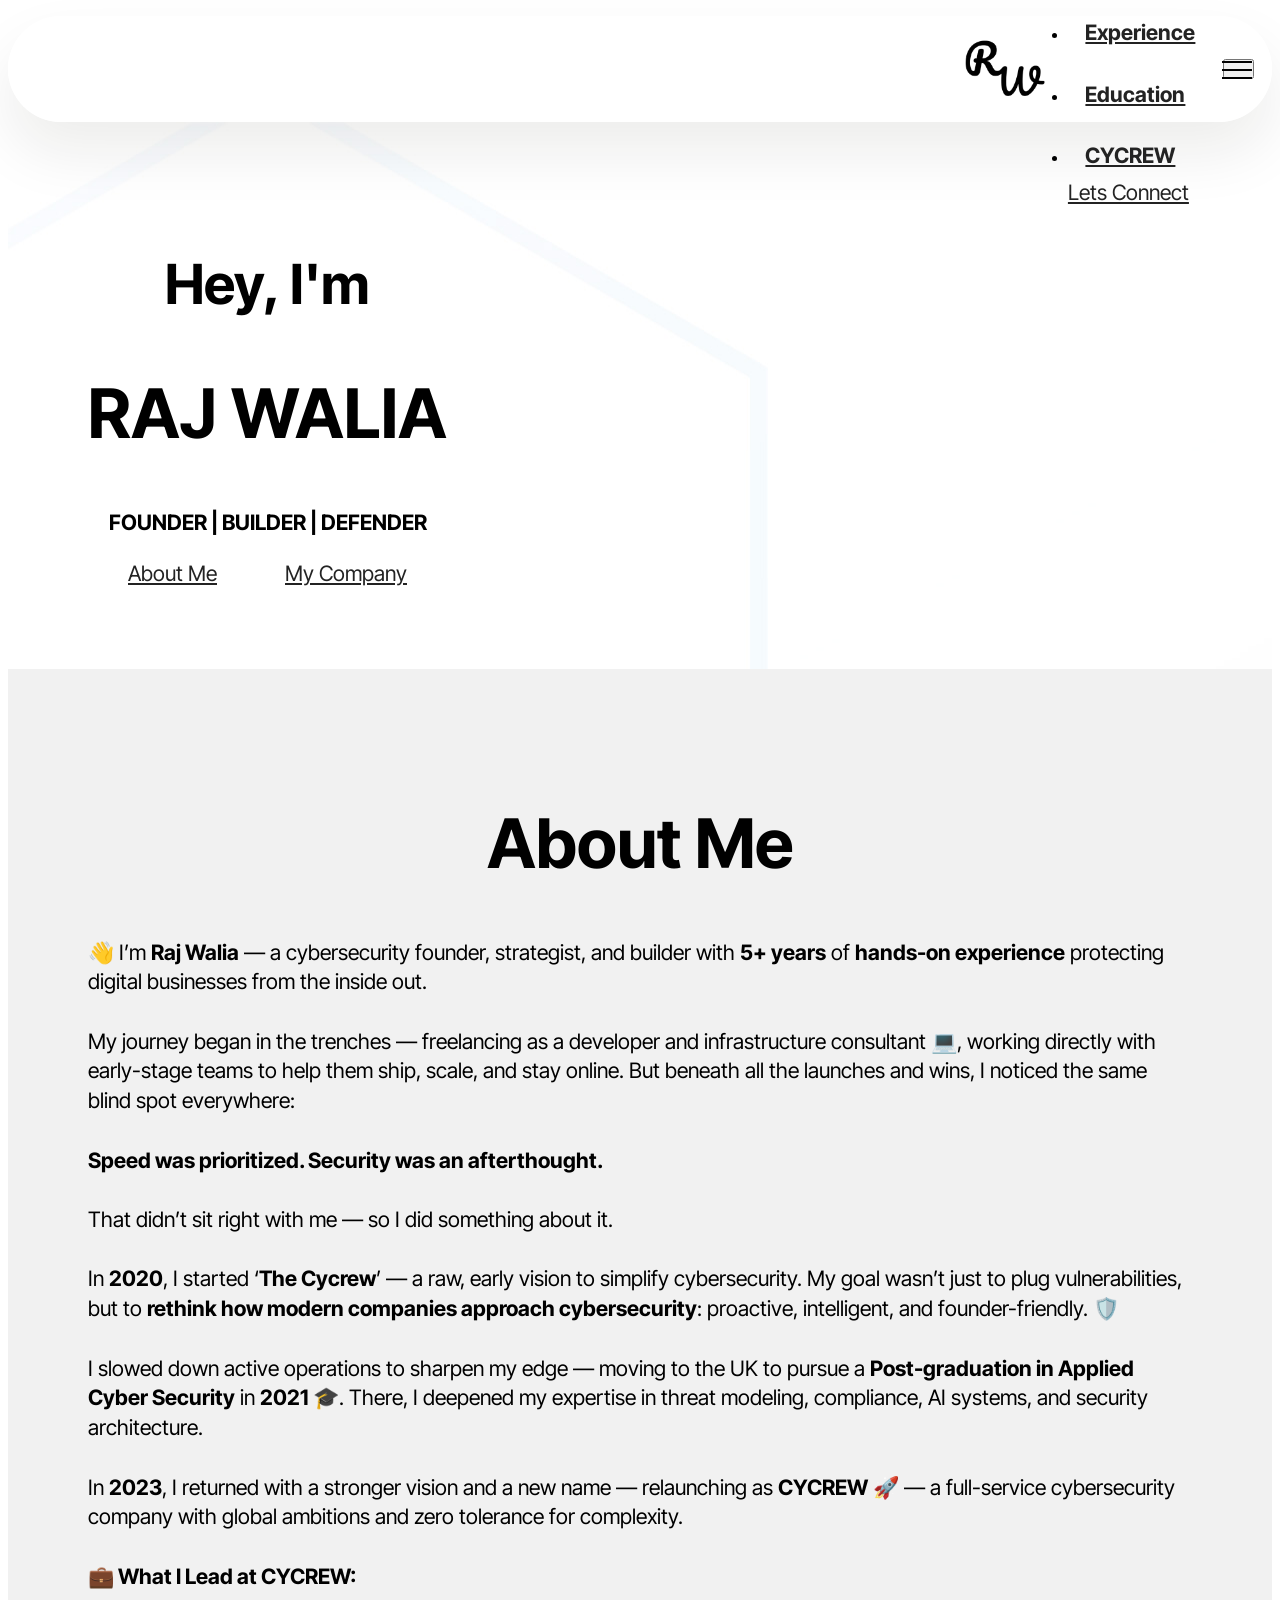
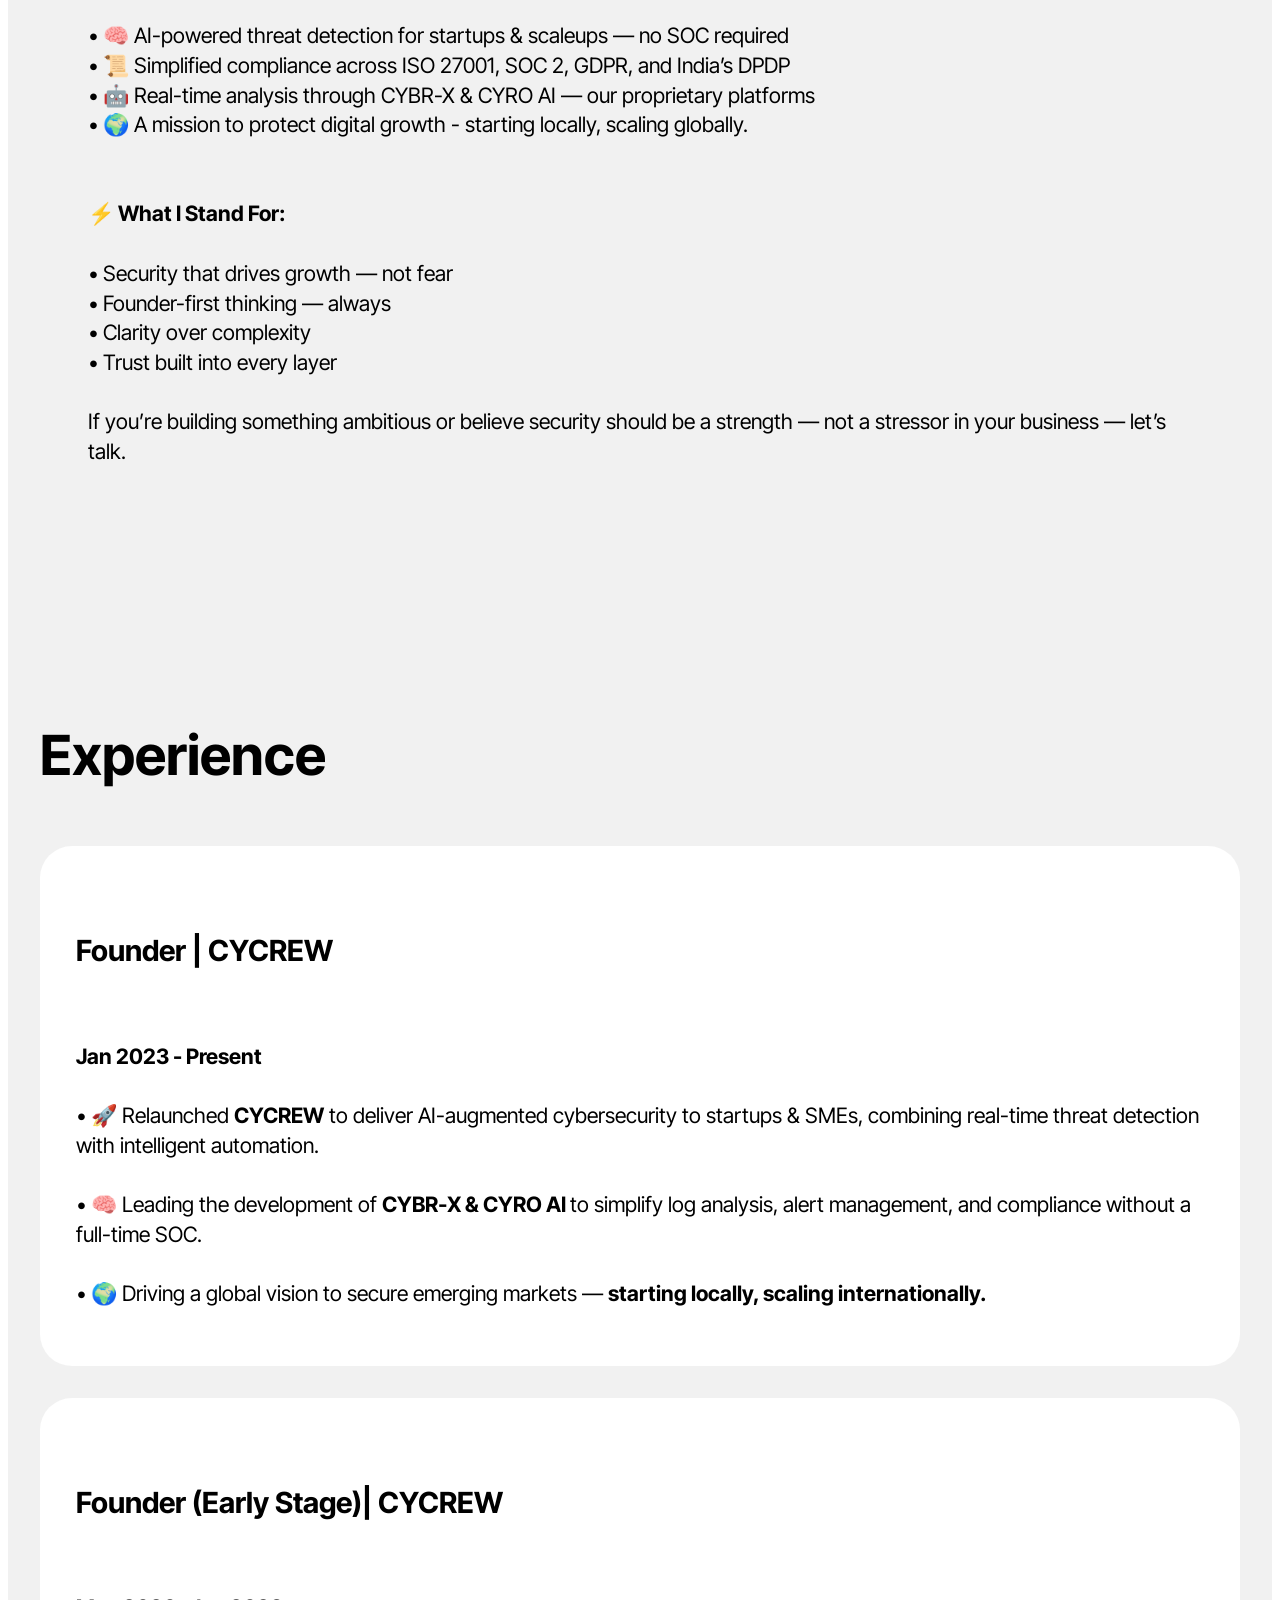
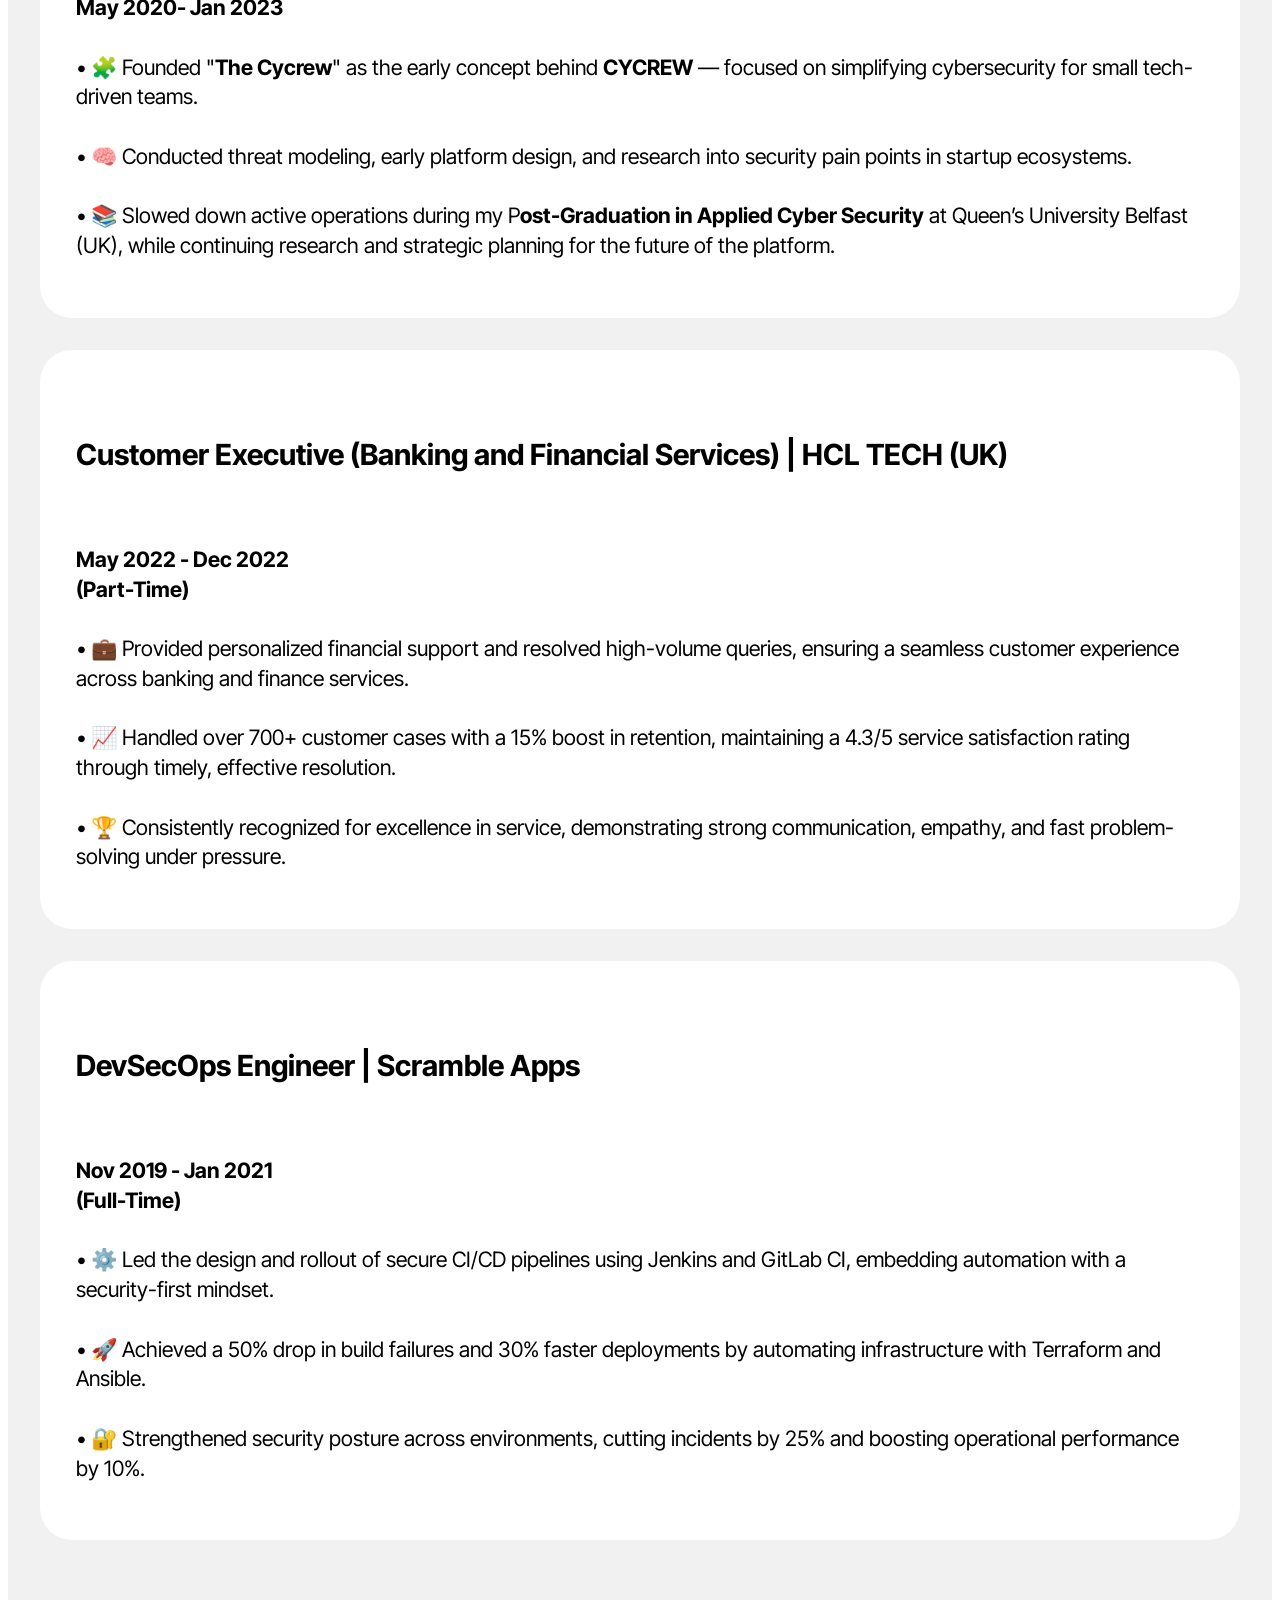
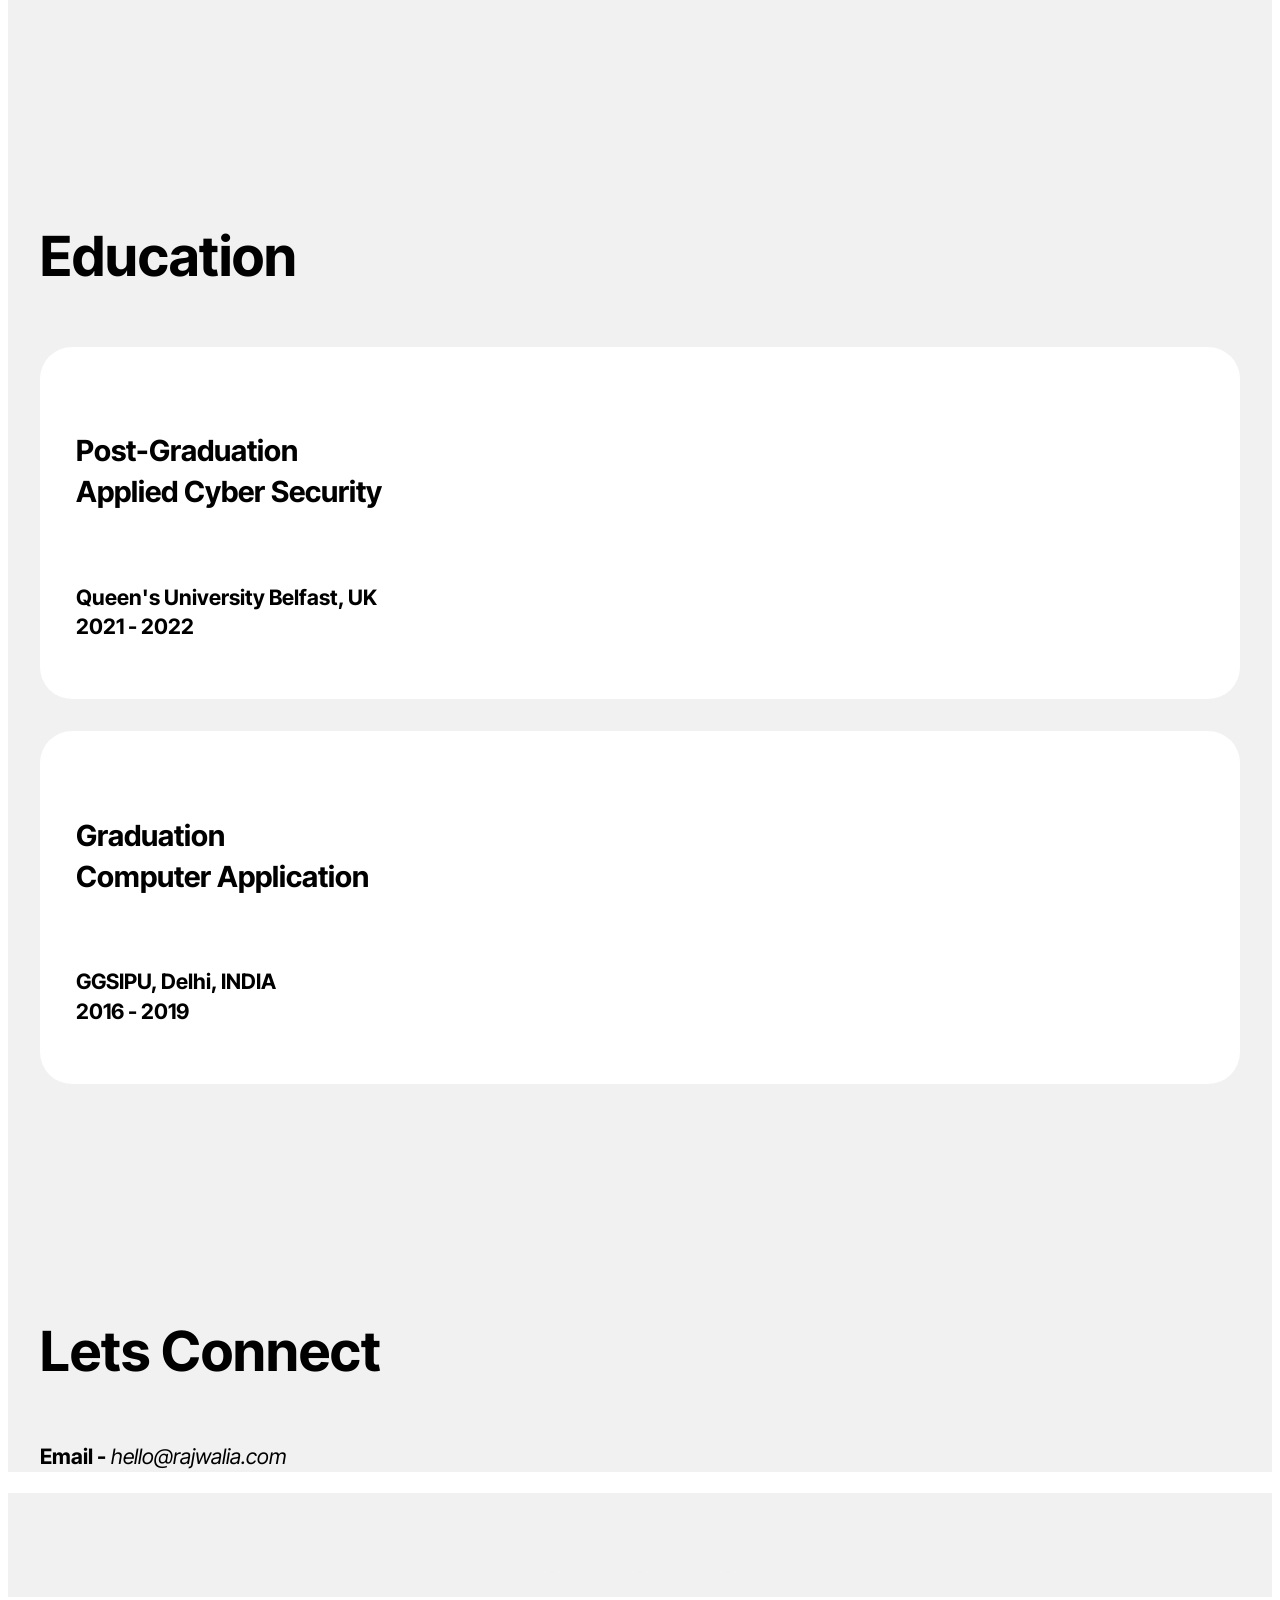
==== commit b3827693: "Update Index.html" ====
--- a/index.html
+++ b/index.html
@@ -113,7 +113,7 @@
         <div class="item-wrapper">
           <div class="card-box align-left">
             
-            <h5 class="card-title mbr-fonts-style display-5"><strong>Founder &amp; CEO |&nbsp;</strong><strong>CYCREW</strong><strong><br></strong></h5>
+            <h5 class="card-title mbr-fonts-style display-5"><strong>Founder |&nbsp;</strong><strong>CYCREW</strong><strong><br></strong></h5>
             <p class="card-text mbr-fonts-style display-7"><strong>Jan 2023 - Present</strong><br><br>• 🚀 Relaunched <strong>CYCREW</strong> to deliver AI-augmented cybersecurity to startups &amp; SMEs, combining real-time threat detection with intelligent automation.<br> <br>• 🧠 Leading the development of <strong>CYBR‑X &amp; CYRO AI </strong>to simplify log analysis, alert management, and compliance without a full-time SOC.<br><br>• 🌍 Driving a global vision to secure emerging markets — <strong>starting locally, scaling internationally.</strong><br></p>
 
             
@@ -123,7 +123,7 @@
         <div class="item-wrapper">
           <div class="card-box align-left">
             
-            <h5 class="card-title mbr-fonts-style display-5"><strong>Founder | CYCREW</strong><br></h5>
+            <h5 class="card-title mbr-fonts-style display-5"><strong>Founder (Early Stage)| CYCREW</strong><br></h5>
             <p class="card-text mbr-fonts-style display-7"><strong>May 2020- Jan 2023</strong><br><br>• 🧩 Founded "<strong>The Cycrew</strong>" as the early concept behind <strong>CYCREW</strong> — focused on simplifying cybersecurity for small tech-driven teams. <br><br>• 🧠 Conducted threat modeling, early platform design, and research into security pain points in startup ecosystems. <br><br>• 📚 Slowed down active operations during my P<strong>ost-Graduation in Applied Cyber Security</strong> at Queen’s University Belfast (UK), while continuing research and strategic planning for the future of the platform.<br></p>
 
             
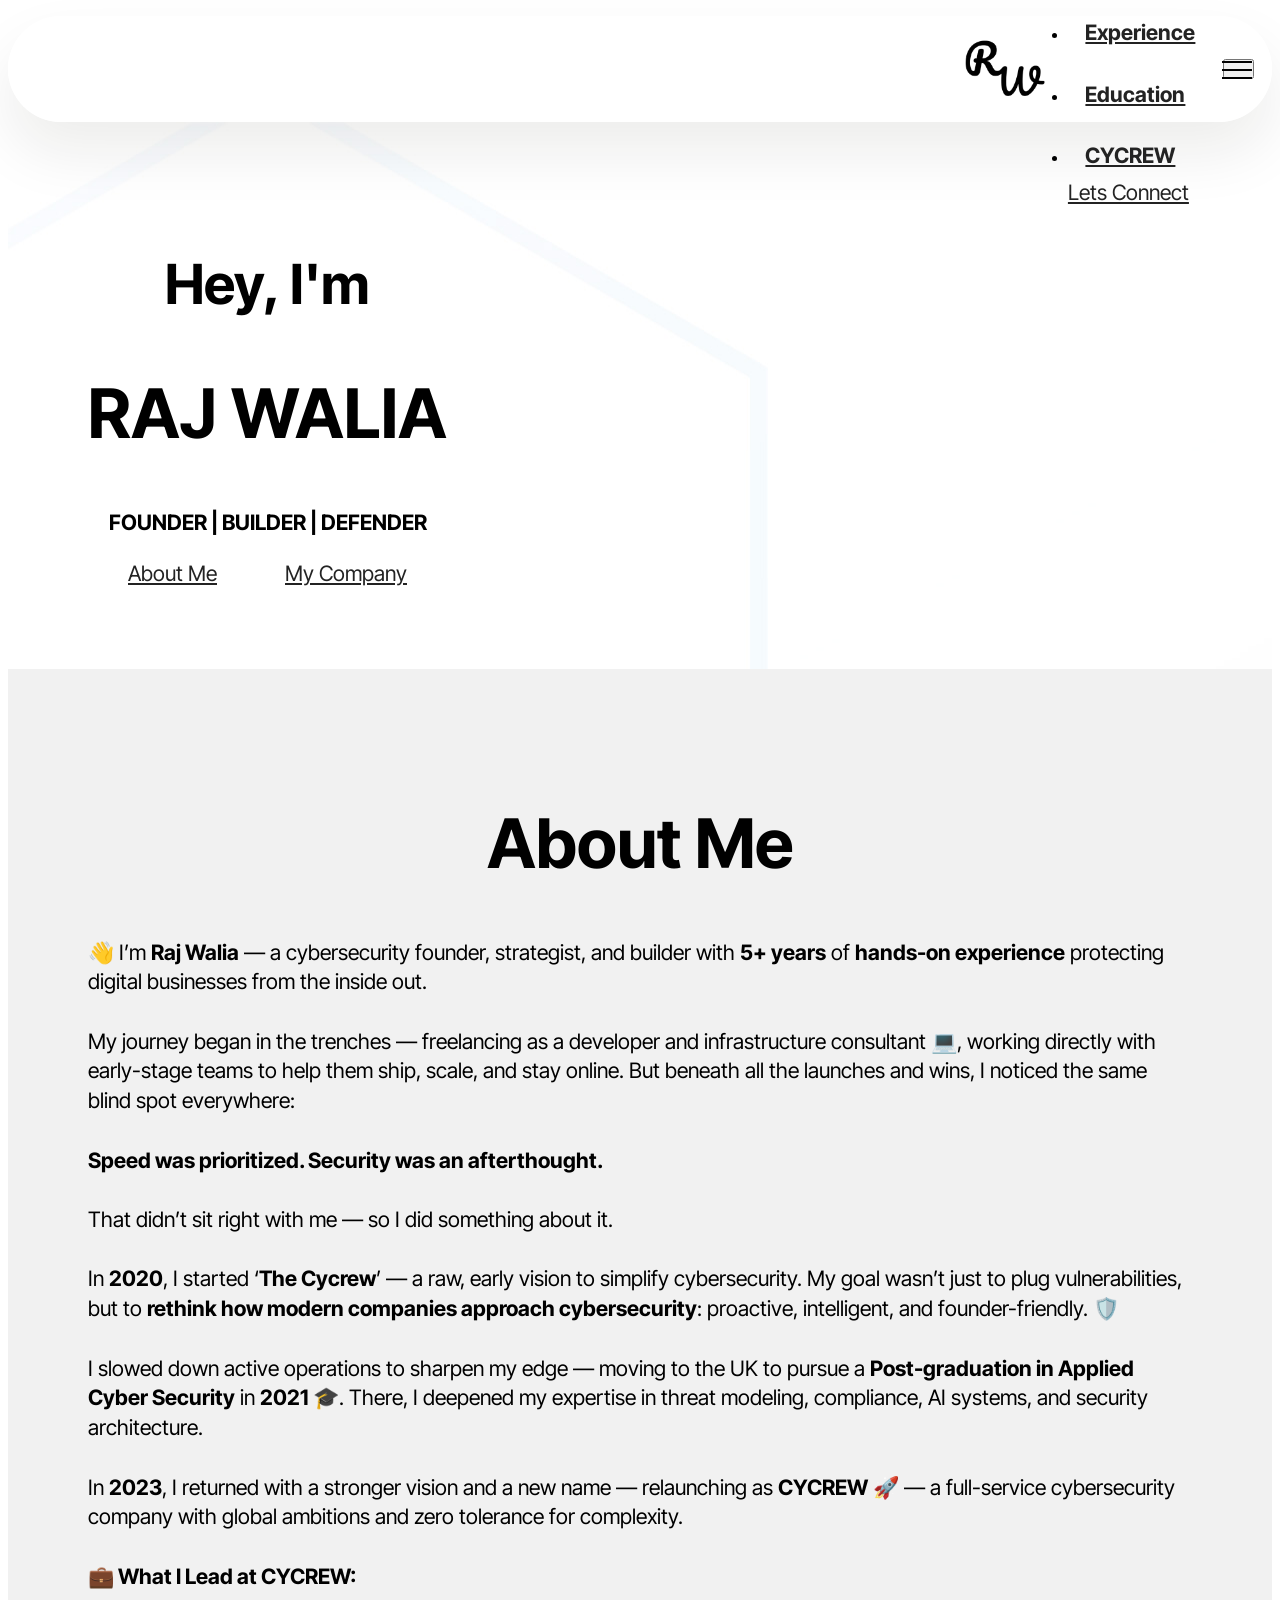
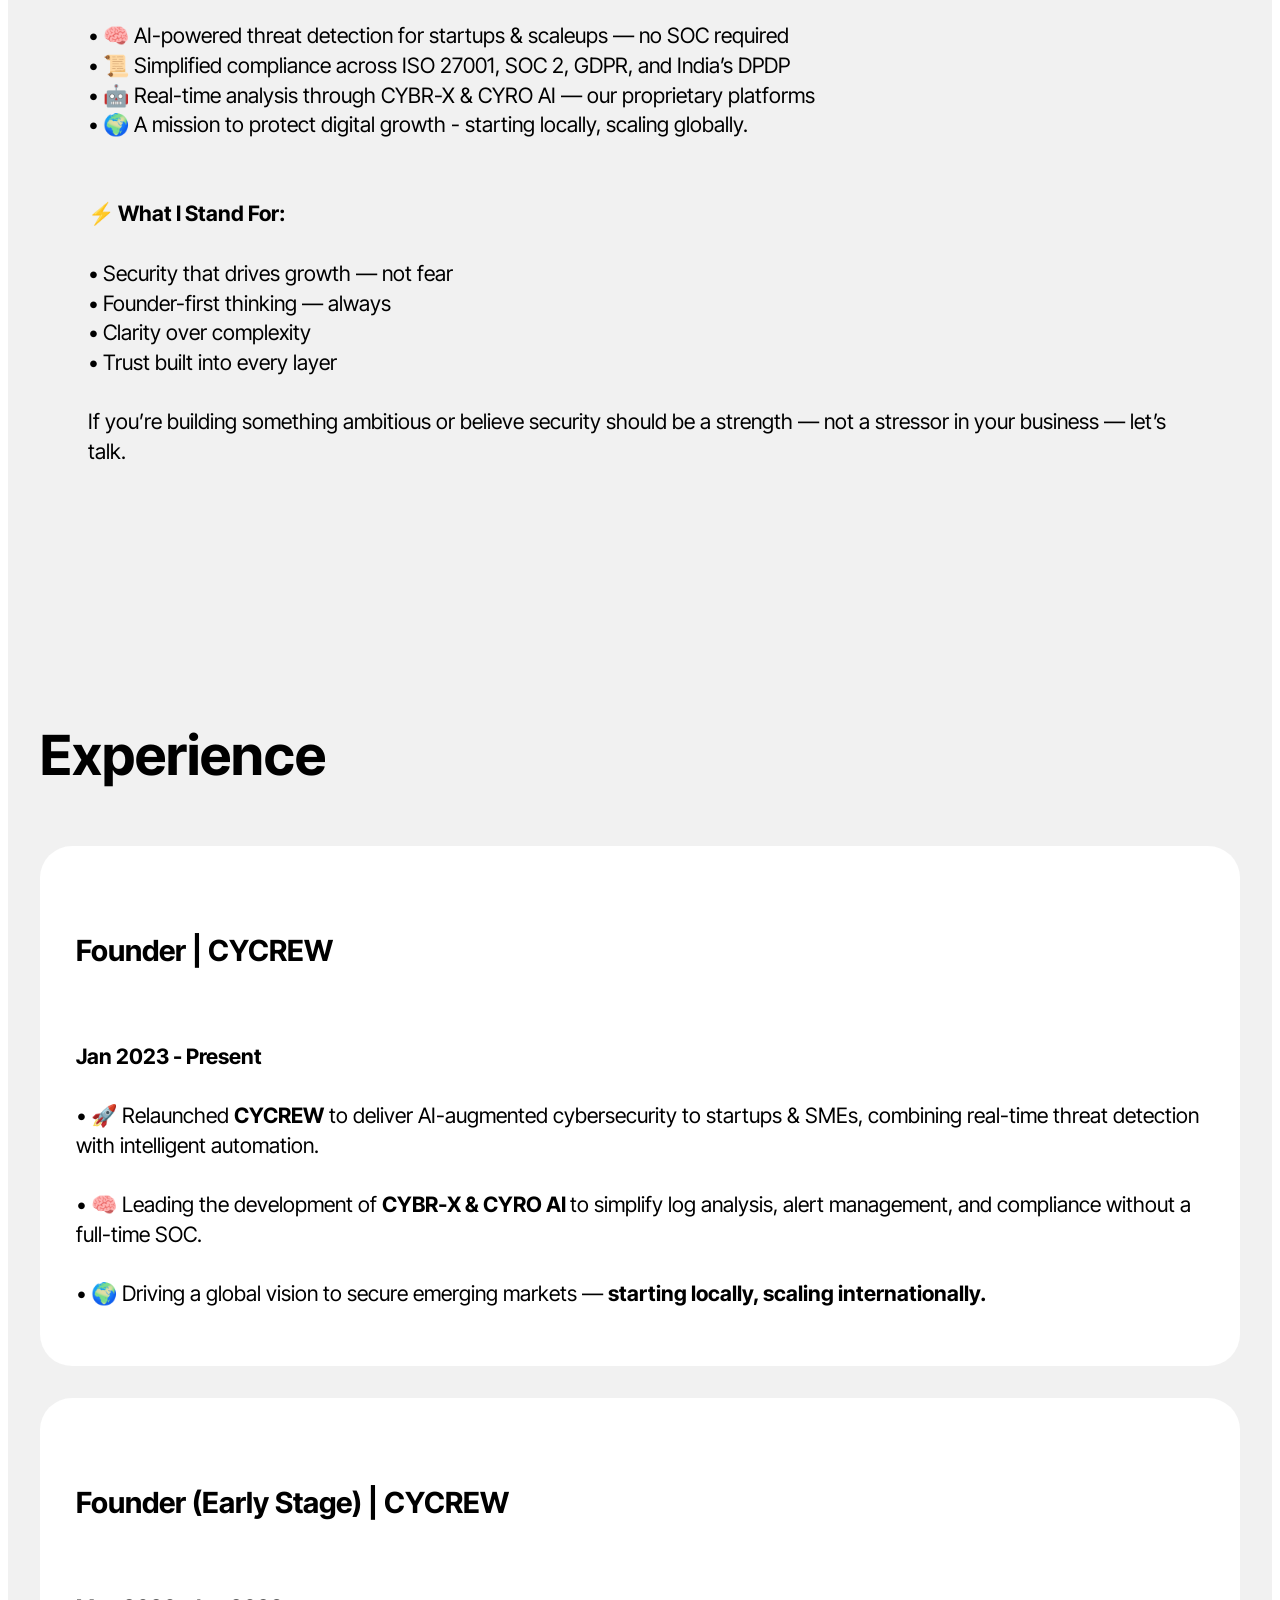
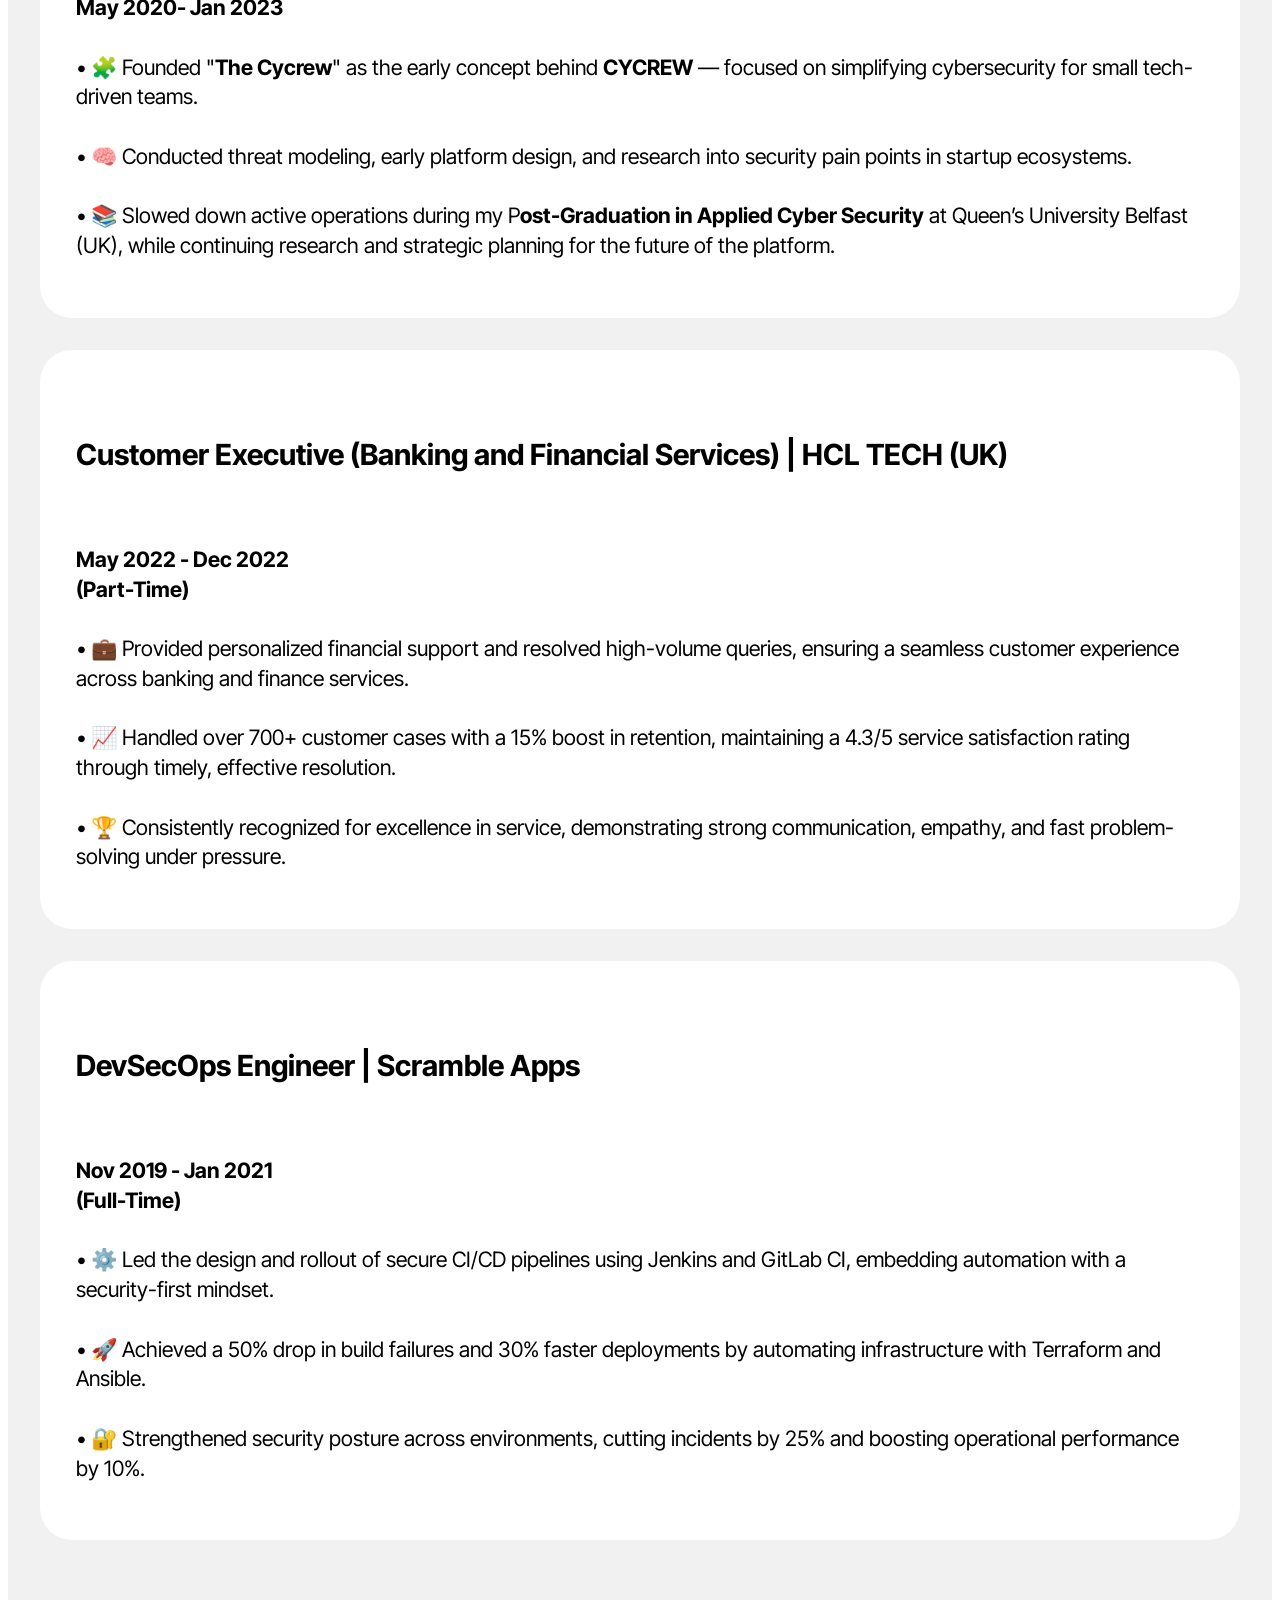
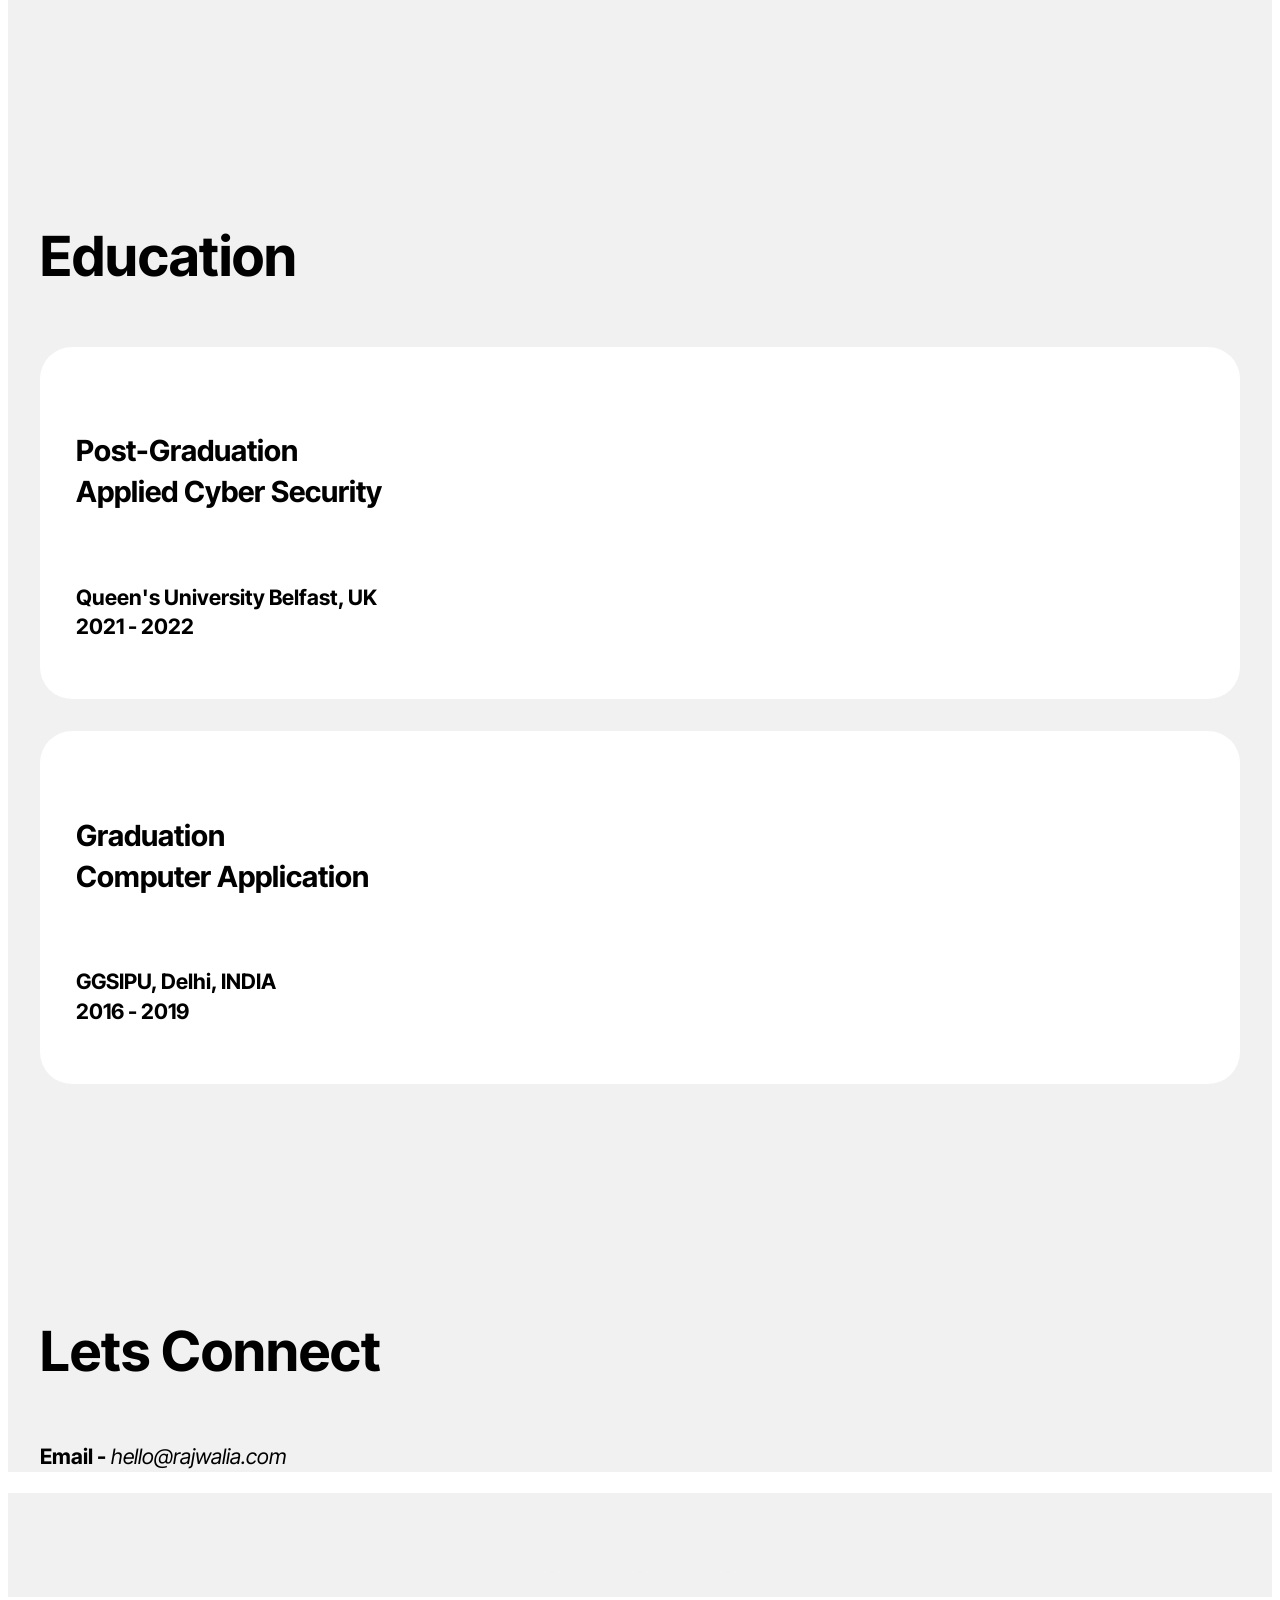
==== commit 4af8d8e3: "Fix formatting in index.html" ====
--- a/index.html
+++ b/index.html
@@ -123,7 +123,7 @@
         <div class="item-wrapper">
           <div class="card-box align-left">
             
-            <h5 class="card-title mbr-fonts-style display-5"><strong>Founder (Early Stage)| CYCREW</strong><br></h5>
+            <h5 class="card-title mbr-fonts-style display-5"><strong>Founder (Early Stage) | CYCREW</strong><br></h5>
             <p class="card-text mbr-fonts-style display-7"><strong>May 2020- Jan 2023</strong><br><br>• 🧩 Founded "<strong>The Cycrew</strong>" as the early concept behind <strong>CYCREW</strong> — focused on simplifying cybersecurity for small tech-driven teams. <br><br>• 🧠 Conducted threat modeling, early platform design, and research into security pain points in startup ecosystems. <br><br>• 📚 Slowed down active operations during my P<strong>ost-Graduation in Applied Cyber Security</strong> at Queen’s University Belfast (UK), while continuing research and strategic planning for the future of the platform.<br></p>
 
             
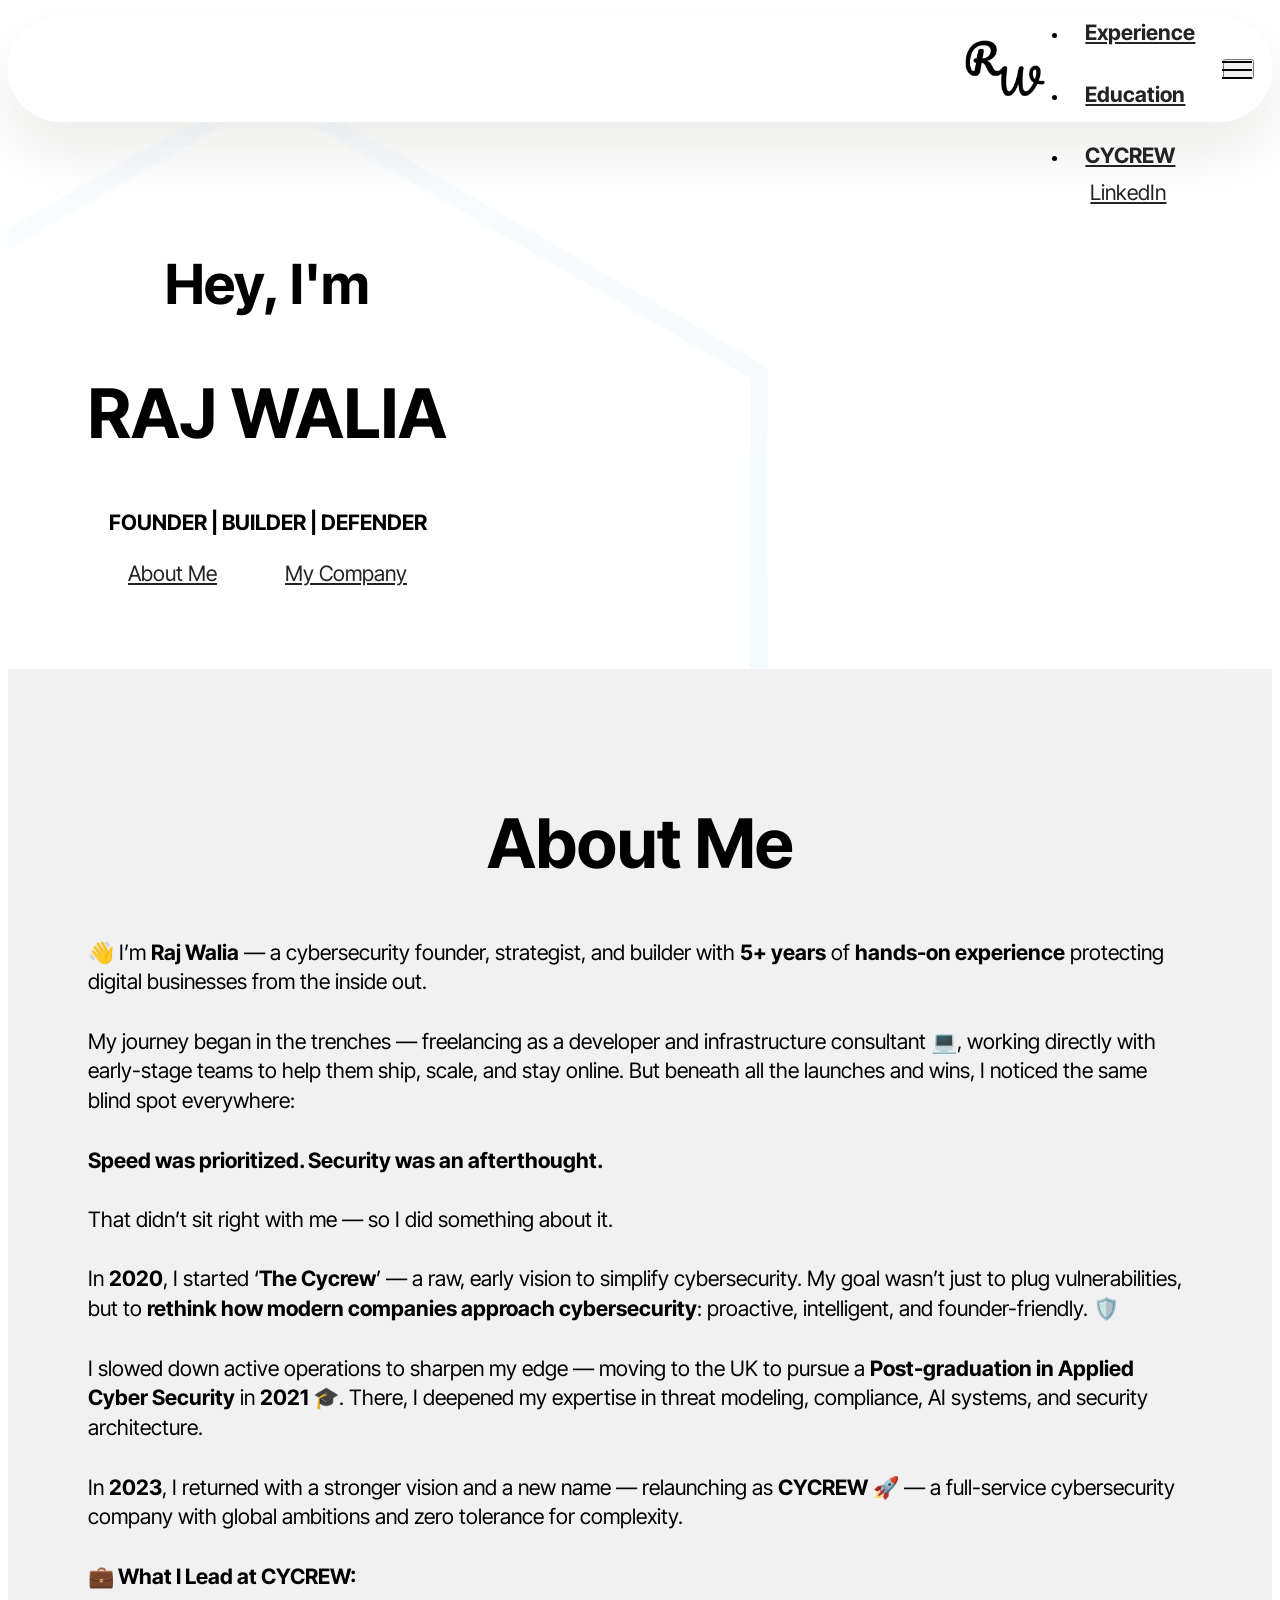
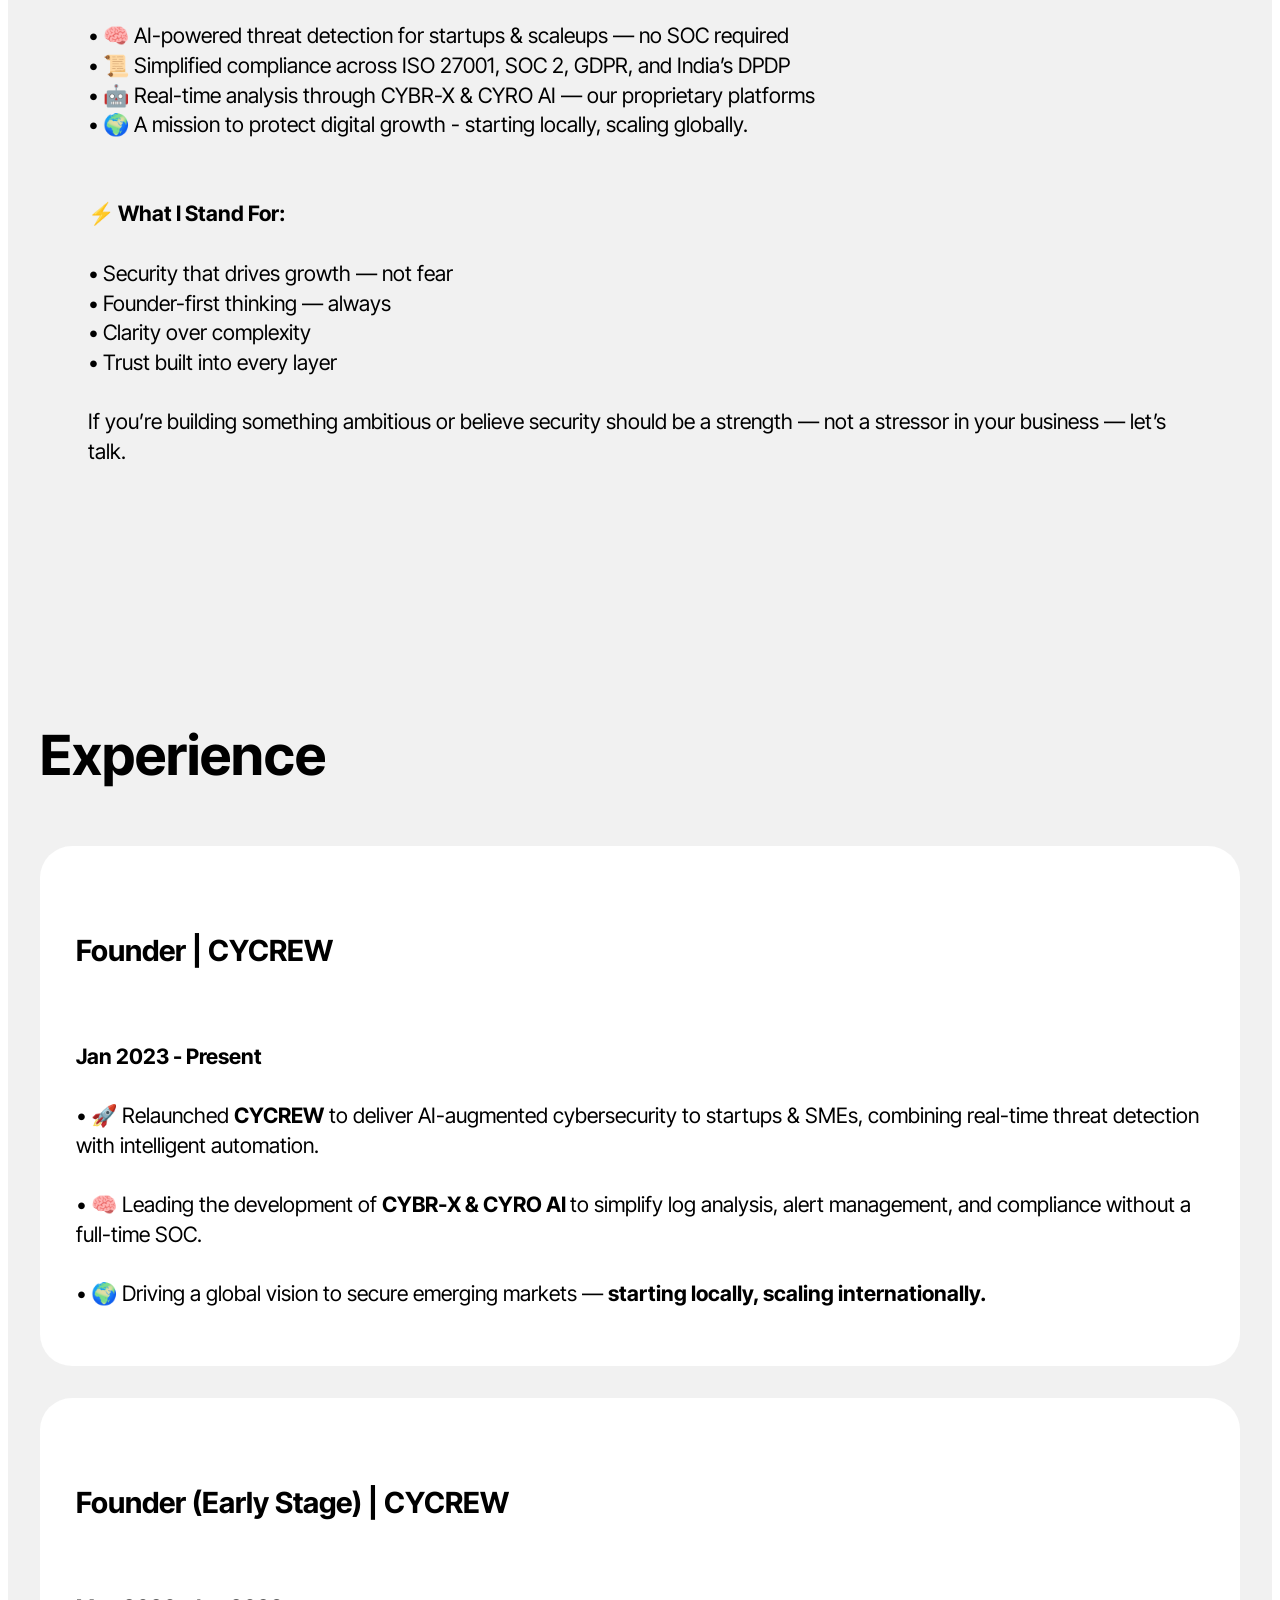
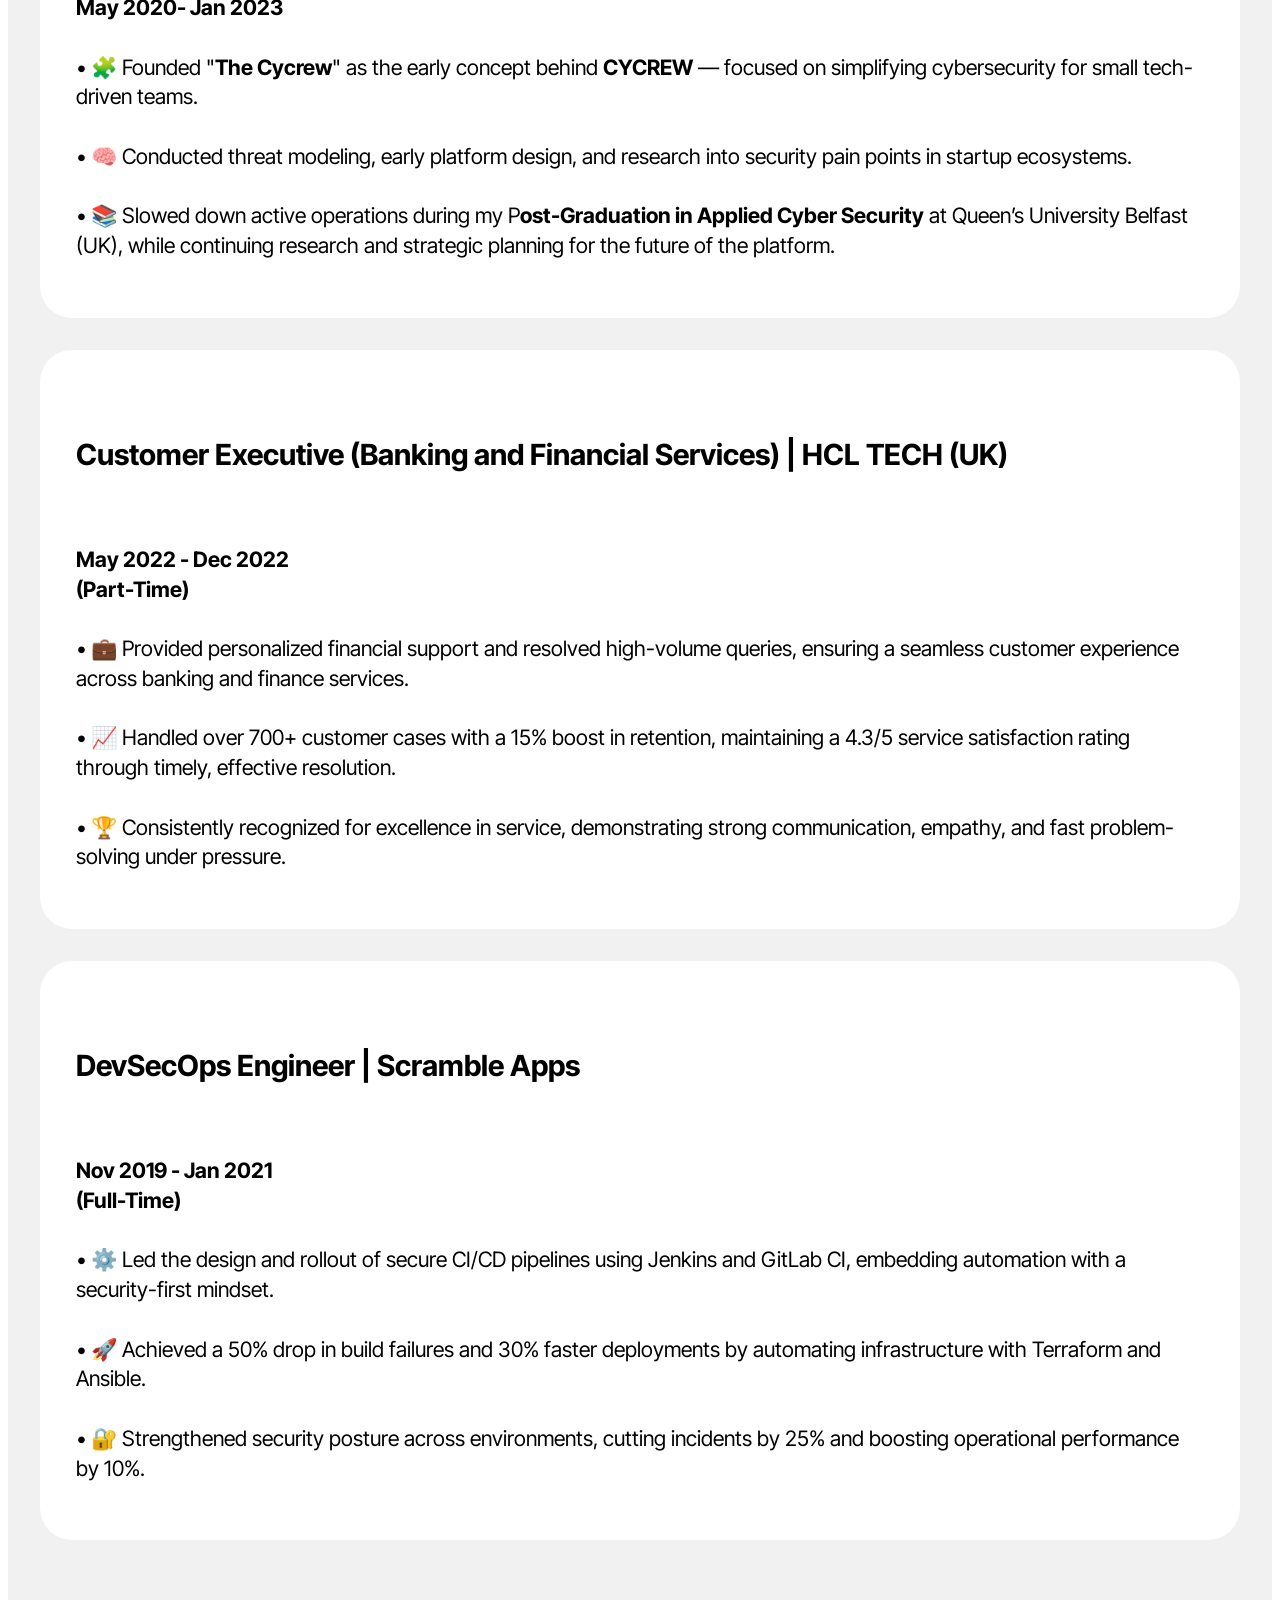
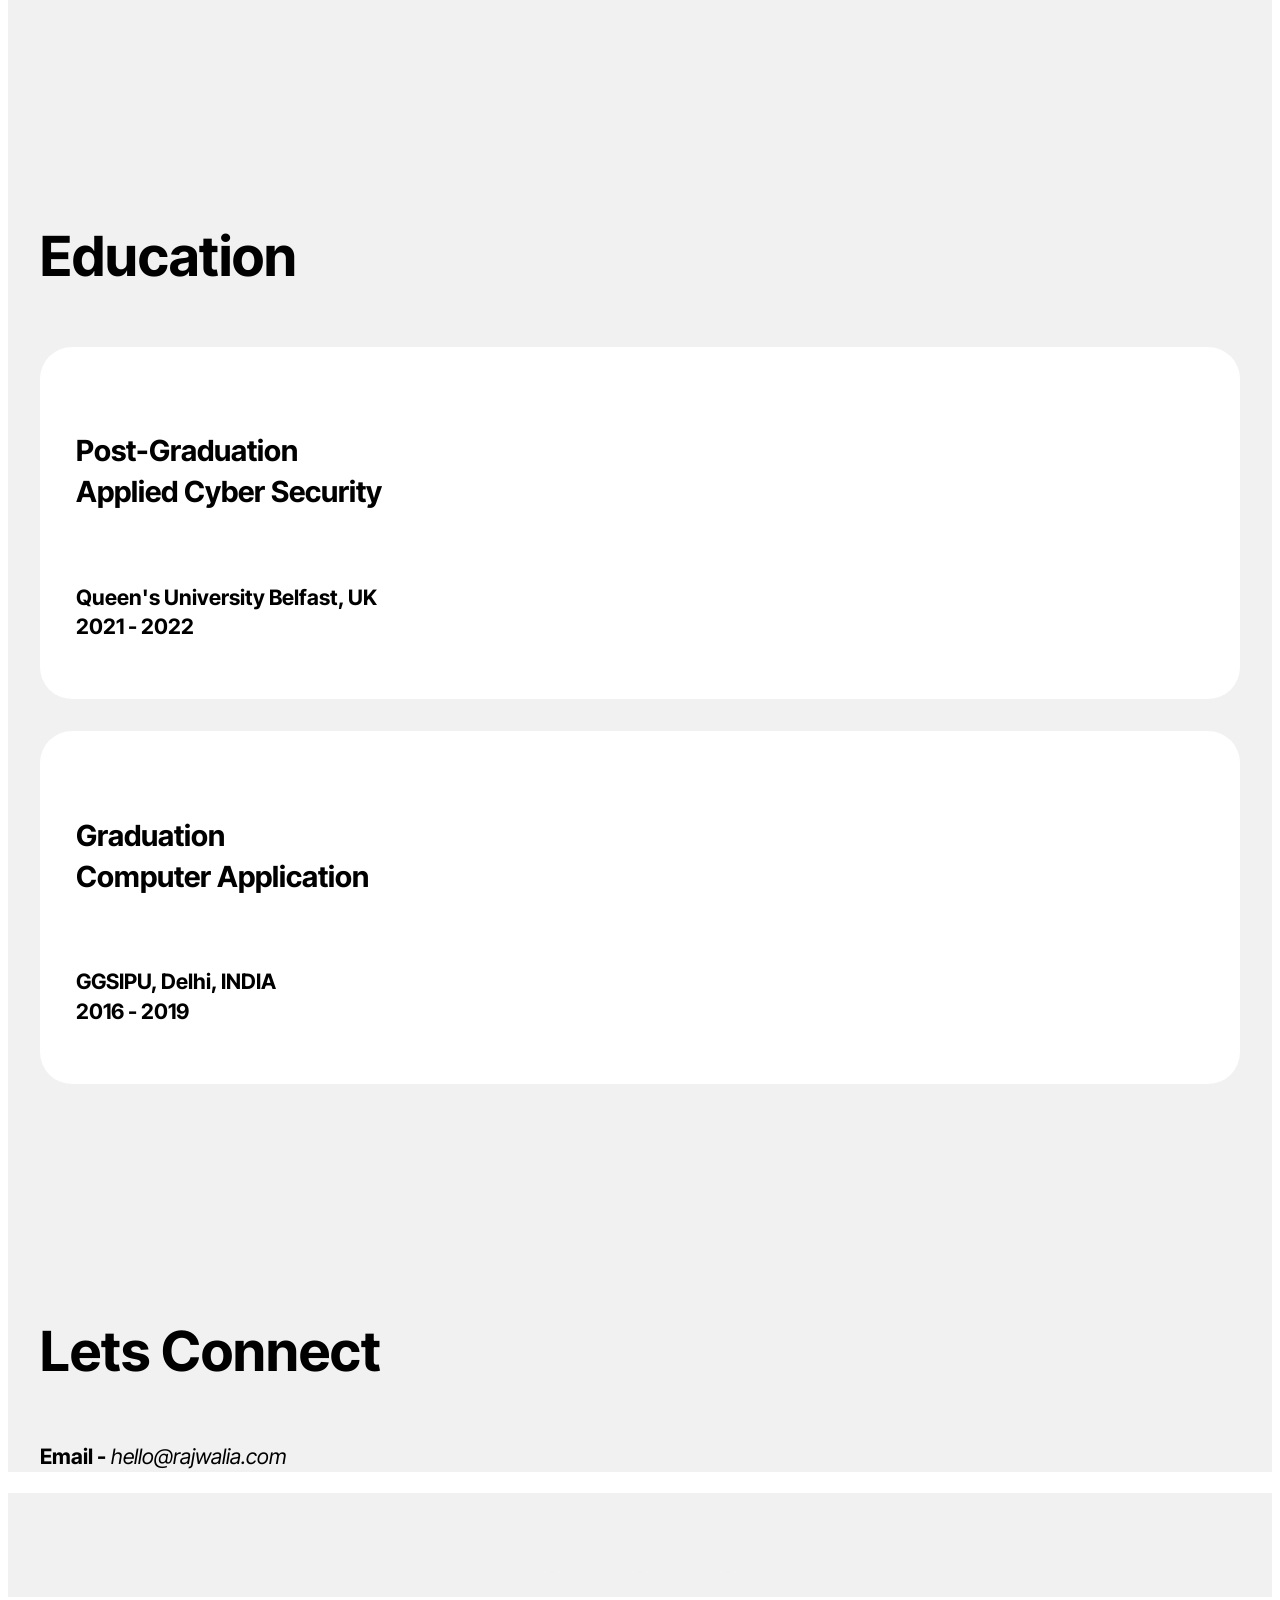
==== commit 9d763325: "Replace 'Lets Connect' button with LinkedIn link" ====
--- a/index.html
+++ b/index.html
@@ -57,7 +57,7 @@
 						<a class="nav-link link text-black text-primary display-4" href="index.html#features05-9" aria-expanded="false"><strong>Experience</strong></a>
 					</li><li class="nav-item"><a class="nav-link link text-black text-primary display-4" href="index.html#features05-g"><strong>Education</strong></a></li><li class="nav-item"><a class="nav-link link text-black text-primary display-4" href="https://cycrew.co"><strong>CYCREW</strong></a></li></ul>
 				
-				<div class="navbar-buttons mbr-section-btn"><a class="btn btn-black-outline display-4" href="index.html#social03-f">Lets Connect</a></div>
+				<div class="navbar-buttons mbr-section-btn"><a class="btn btn-black-outline display-4" href="https://www.linkedin.com/in/rajdeepwalia/">LinkedIn</a></div>
 			</div>
 		</div>
 	</nav>
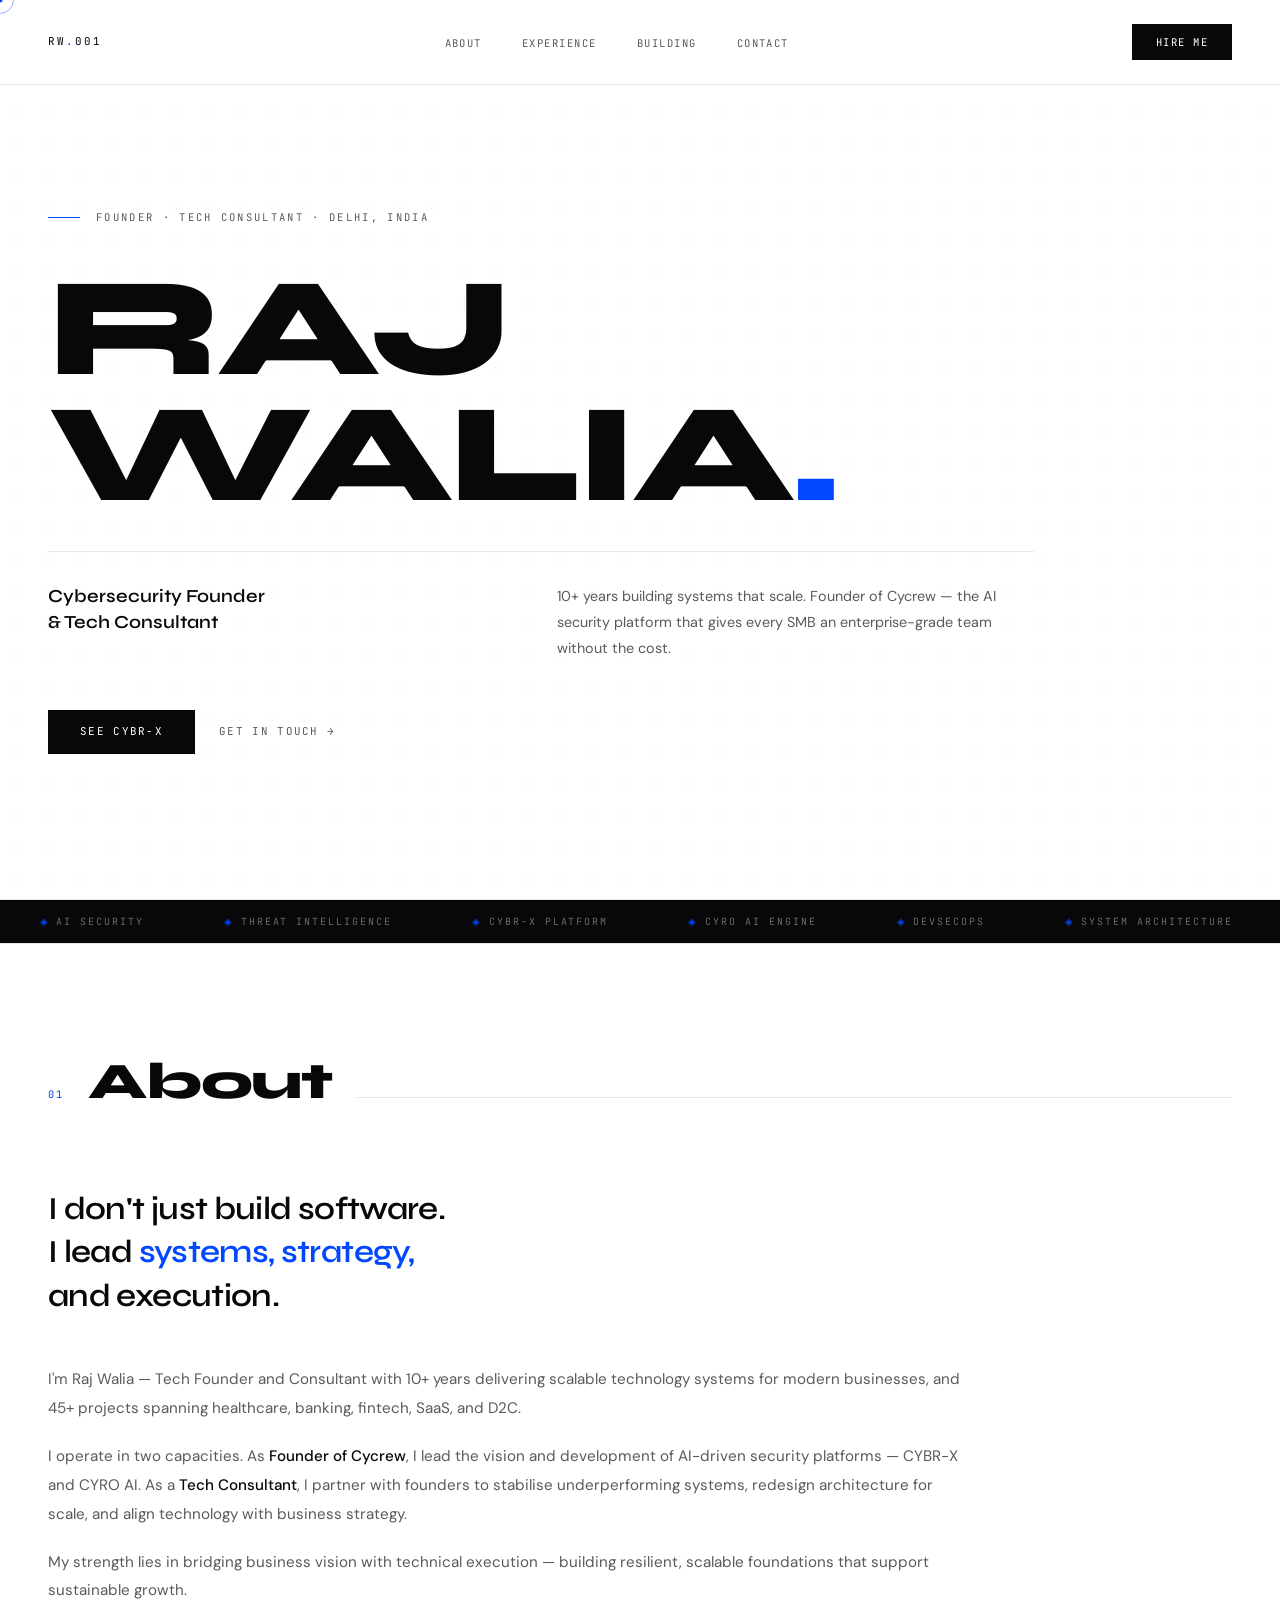
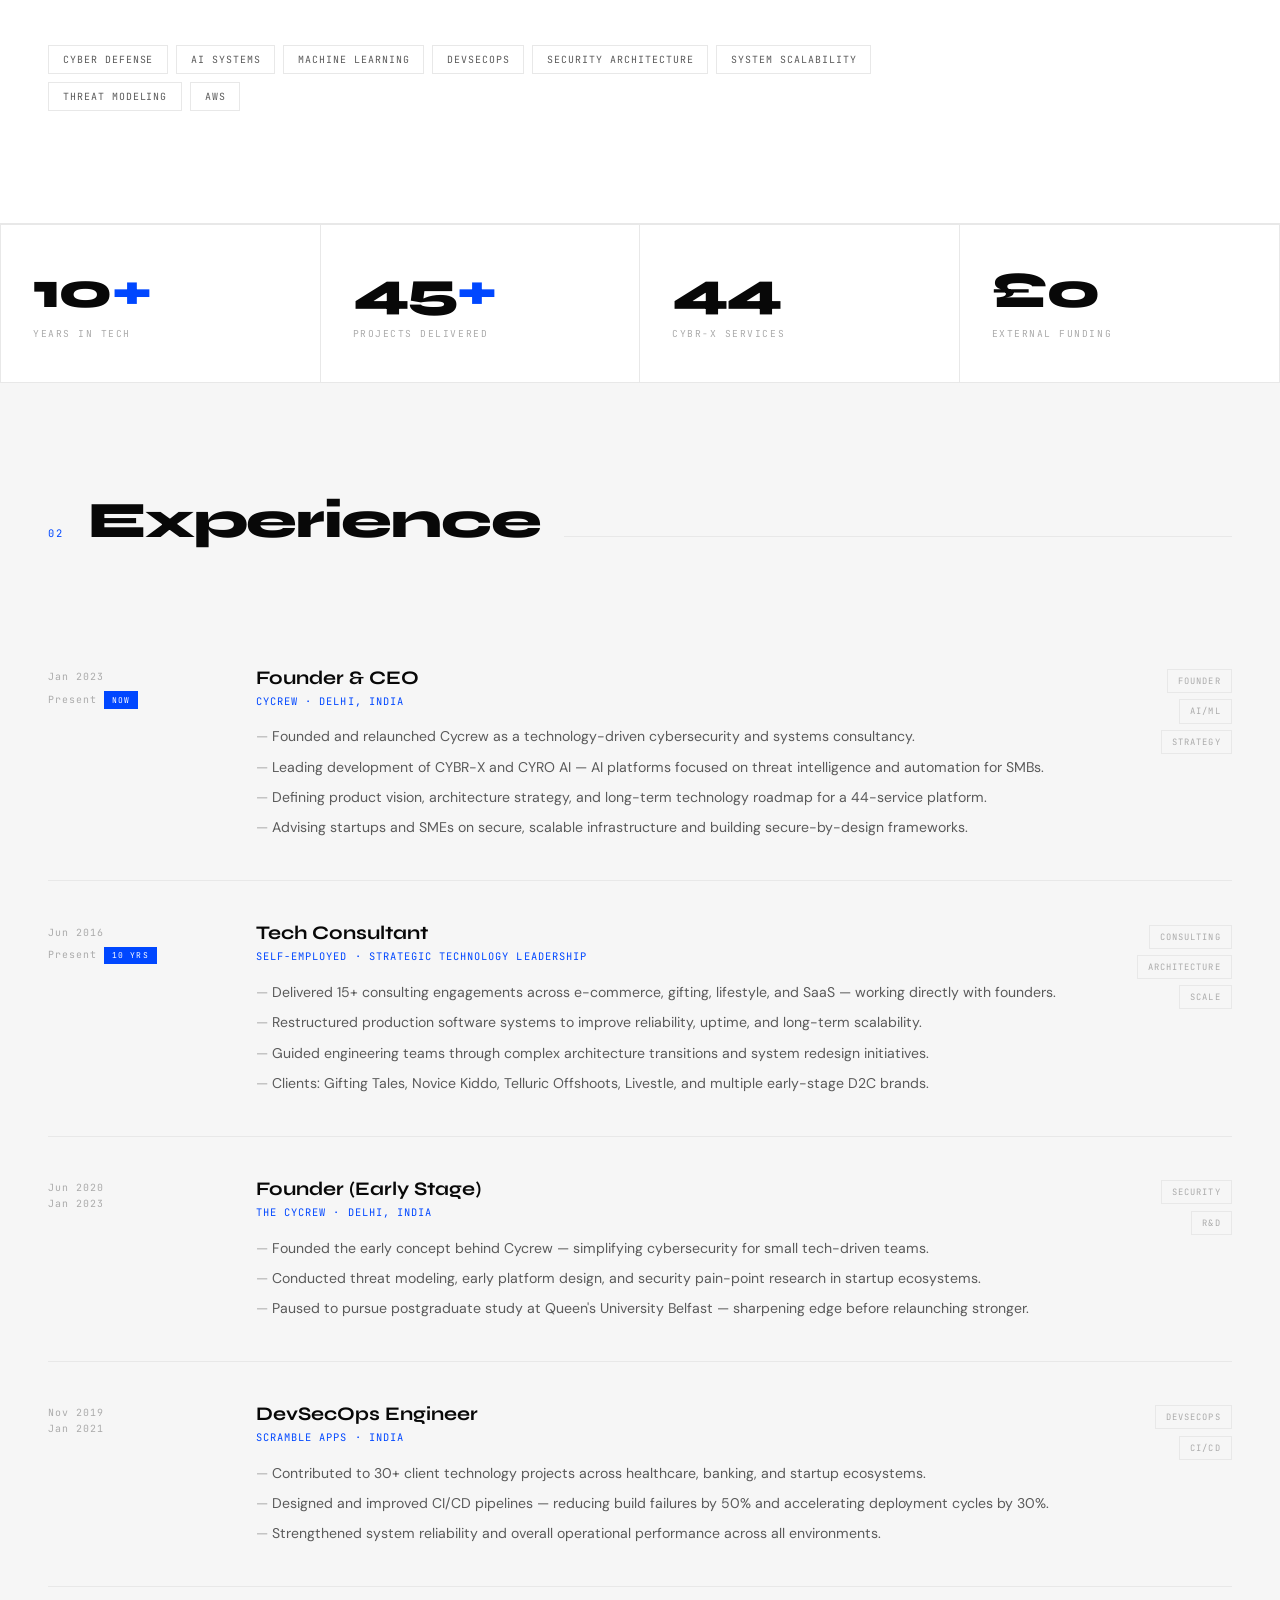
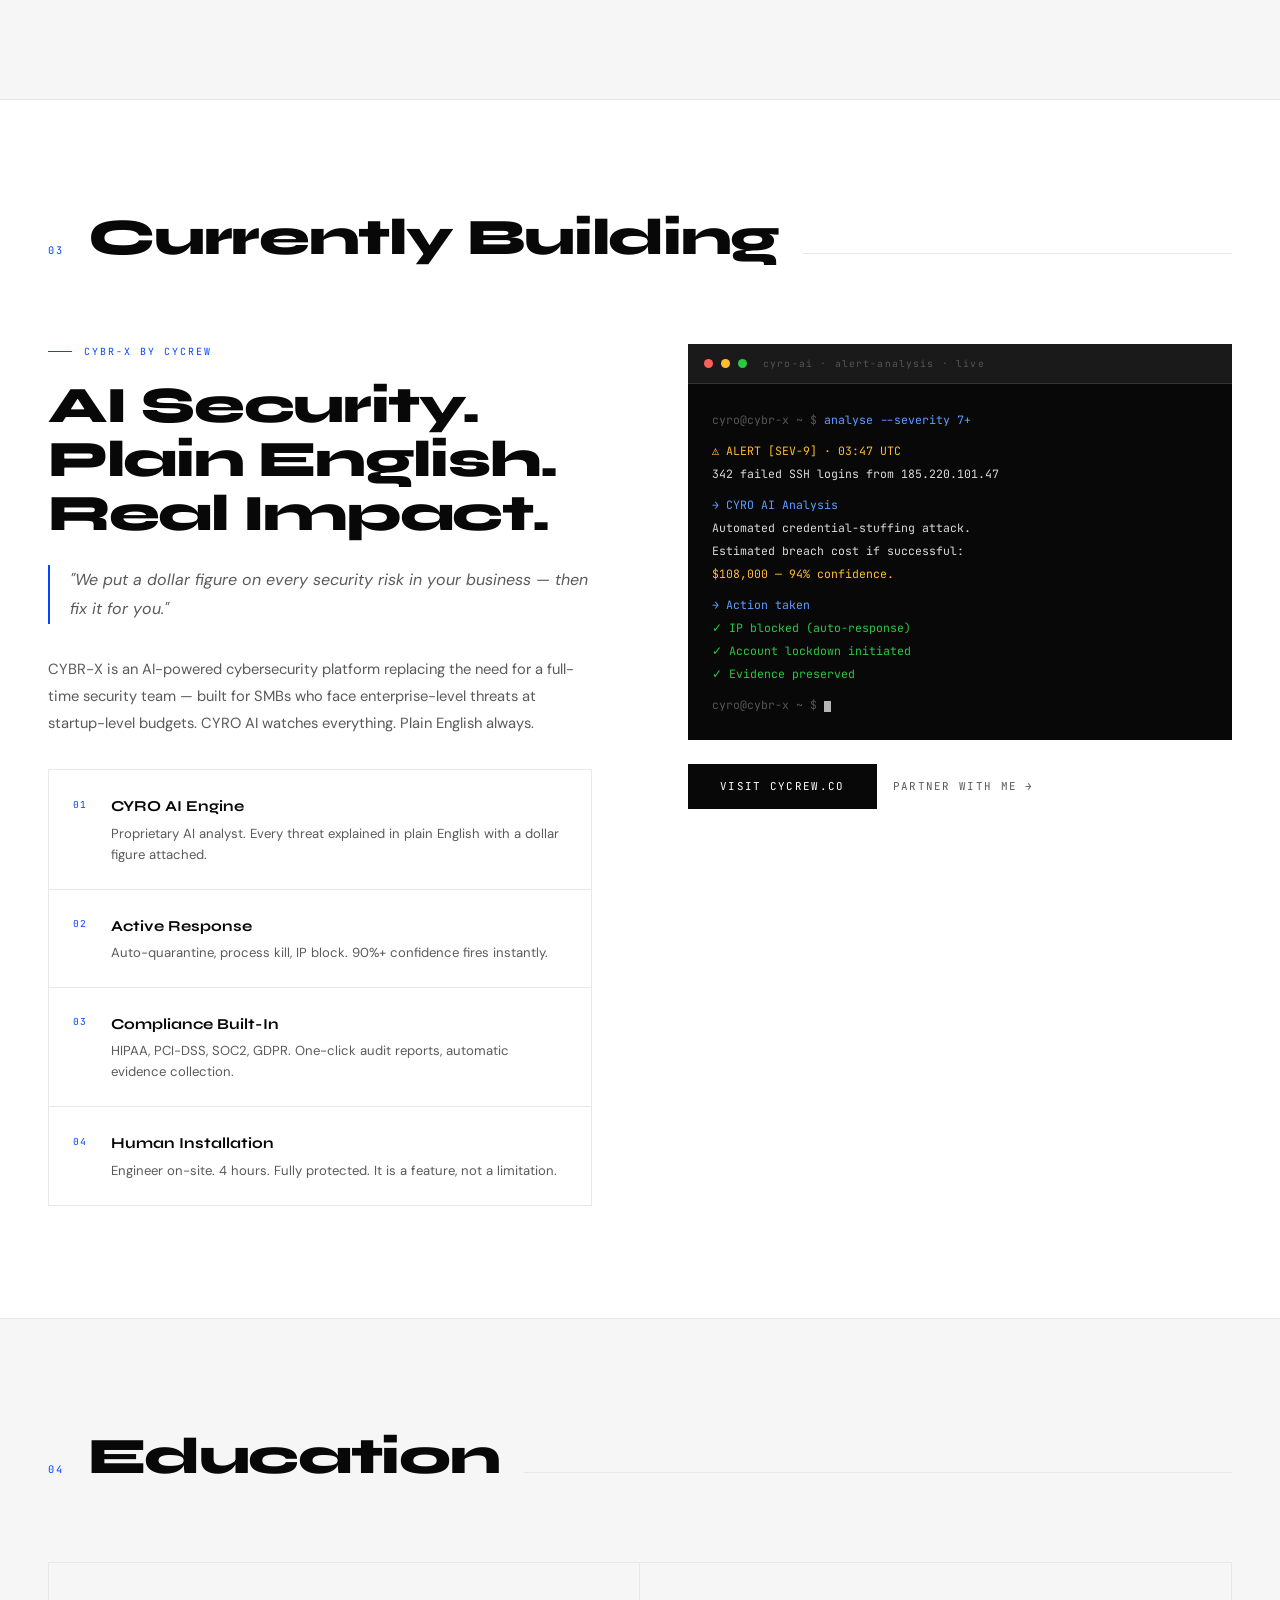
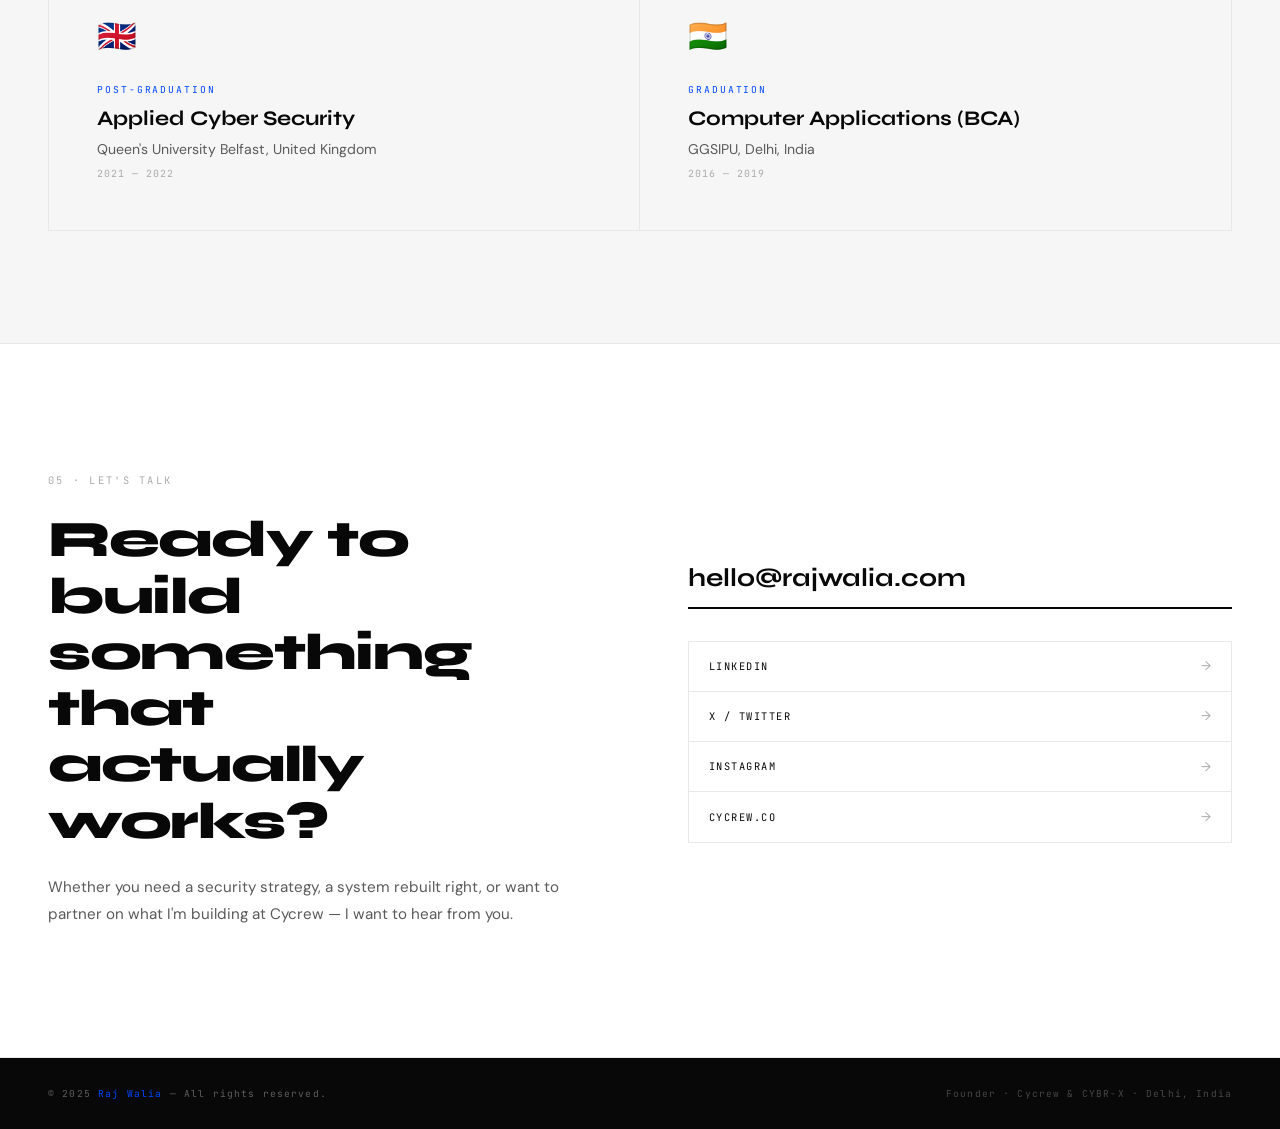
==== commit fa8e97c5: "updated" ====
--- a/index.html
+++ b/index.html
@@ -1,274 +1,1222 @@
 <!DOCTYPE html>
-<html  >
+<html lang="en">
 <head>
-  <meta charset="UTF-8">
-  <meta http-equiv="X-UA-Compatible" content="IE=edge">
-  <meta name="viewport" content="width=device-width, initial-scale=1, minimum-scale=1">
-  <link rel="shortcut icon" href="assets/images/screenshot-2025-07-09-at-1.46.01-pm-removebg-preview.png" type="image/x-icon">
-  <meta name="description" content="">
-  
-  
-  <title>Home</title>
-  <link rel="stylesheet" href="assets/web/assets/mobirise-icons2/mobirise2.css">
-  <link rel="stylesheet" href="assets/bootstrap/css/bootstrap.min.css">
-  <link rel="stylesheet" href="assets/bootstrap/css/bootstrap-grid.min.css">
-  <link rel="stylesheet" href="assets/bootstrap/css/bootstrap-reboot.min.css">
-  <link rel="stylesheet" href="assets/parallax/jarallax.css">
-  <link rel="stylesheet" href="assets/animatecss/animate.css">
-  <link rel="stylesheet" href="assets/dropdown/css/style.css">
-  <link rel="stylesheet" href="assets/socicon/css/styles.css">
-  <link rel="stylesheet" href="assets/theme/css/style.css">
-  <link rel="preload" href="https://fonts.googleapis.com/css?family=Inter+Tight:100,200,300,400,500,600,700,800,900,100i,200i,300i,400i,500i,600i,700i,800i,900i&display=swap" as="style" onload="this.onload=null;this.rel='stylesheet'">
-  <noscript><link rel="stylesheet" href="https://fonts.googleapis.com/css?family=Inter+Tight:100,200,300,400,500,600,700,800,900,100i,200i,300i,400i,500i,600i,700i,800i,900i&display=swap"></noscript>
-  <link rel="preload" as="style" href="assets/mobirise/css/mbr-additional.css?v=JrK7sD"><link rel="stylesheet" href="assets/mobirise/css/mbr-additional.css?v=JrK7sD" type="text/css">
-
-  
-  
-  
+<meta charset="UTF-8">
+<meta name="viewport" content="width=device-width, initial-scale=1.0">
+<meta name="description" content="Raj Walia — Cybersecurity Founder, Tech Consultant, Creator of CYBR-X and CYRO AI.">
+<title>Raj Walia</title>
+<link rel="preconnect" href="https://fonts.googleapis.com">
+<link rel="preconnect" href="https://fonts.gstatic.com" crossorigin>
+<link href="https://fonts.googleapis.com/css2?family=Syne:wght@400;500;600;700;800&family=JetBrains+Mono:wght@300;400;500&family=DM+Sans:ital,wght@0,300;0,400;0,500;1,300&display=swap" rel="stylesheet">
+<style>
+
+/* ── TOKENS ───────────────────────────────────────── */
+:root {
+  --bg:          #FFFFFF;
+  --ink:         #080808;
+  --ink-mid:     #5A5A5A;
+  --ink-dim:     #ABABAB;
+  --accent:      #0047FF;
+  --accent-bg:   rgba(0,71,255,0.05);
+  --line:        #E8E8E8;
+  --surface:     #F6F6F6;
+
+  --f-display:  'Syne', sans-serif;
+  --f-body:     'DM Sans', sans-serif;
+  --f-mono:     'JetBrains Mono', monospace;
+}
+
+/* ── RESET ────────────────────────────────────────── */
+*, *::before, *::after { box-sizing: border-box; margin: 0; padding: 0; }
+html { scroll-behavior: smooth; }
+body {
+  background: var(--bg);
+  color: var(--ink);
+  font-family: var(--f-body);
+  font-size: 16px;
+  line-height: 1.6;
+  overflow-x: hidden;
+  -webkit-font-smoothing: antialiased;
+}
+a { color: inherit; text-decoration: none; }
+
+/* ── CURSOR ───────────────────────────────────────── */
+body { cursor: none; }
+#cur-dot, #cur-ring {
+  position: fixed;
+  pointer-events: none;
+  z-index: 9999;
+  border-radius: 50%;
+  transform: translate(-50%,-50%);
+}
+#cur-dot {
+  width: 5px; height: 5px;
+  background: var(--accent);
+}
+#cur-ring {
+  width: 28px; height: 28px;
+  border: 1px solid rgba(0,71,255,0.4);
+  transition: width .2s, height .2s;
+}
+
+/* ── NAV ──────────────────────────────────────────── */
+nav {
+  position: fixed;
+  top: 0; left: 0; right: 0;
+  z-index: 100;
+  display: flex;
+  align-items: center;
+  justify-content: space-between;
+  padding: 1.5rem 3rem;
+  background: rgba(255,255,255,0.92);
+  backdrop-filter: blur(20px);
+  border-bottom: 1px solid var(--line);
+}
+.nav-id {
+  font-family: var(--f-mono);
+  font-size: 0.68rem;
+  letter-spacing: 0.18em;
+  text-transform: uppercase;
+  color: var(--ink);
+}
+.nav-id span { color: var(--accent); }
+.nav-links {
+  display: flex;
+  gap: 2.5rem;
+  list-style: none;
+}
+.nav-links a {
+  font-family: var(--f-mono);
+  font-size: 0.66rem;
+  letter-spacing: 0.14em;
+  text-transform: uppercase;
+  color: var(--ink-mid);
+  transition: color .2s;
+  position: relative;
+}
+.nav-links a::after {
+  content: '';
+  position: absolute;
+  bottom: -3px; left: 0;
+  width: 0; height: 1px;
+  background: var(--accent);
+  transition: width .25s;
+}
+.nav-links a:hover { color: var(--ink); }
+.nav-links a:hover::after { width: 100%; }
+.nav-hire {
+  font-family: var(--f-mono);
+  font-size: 0.66rem;
+  letter-spacing: 0.14em;
+  text-transform: uppercase;
+  color: var(--bg);
+  background: var(--ink);
+  padding: .6rem 1.5rem;
+  transition: background .2s;
+}
+.nav-hire:hover { background: var(--accent); }
+
+/* ── HERO ─────────────────────────────────────────── */
+#hero {
+  min-height: 100vh;
+  padding: 8rem 3rem 4rem;
+  display: grid;
+  grid-template-columns: minmax(0, 1fr);
+  gap: 0;
+  align-items: center;
+  border-bottom: 1px solid var(--line);
+  position: relative;
+  overflow: hidden;
+}
+
+/* Very subtle grid dots */
+#hero::before {
+  content: '';
+  position: absolute;
+  inset: 0;
+  background-image: radial-gradient(circle, #D8D8D8 1px, transparent 1px);
+  background-size: 32px 32px;
+  opacity: 0.45;
+  pointer-events: none;
+  z-index: 0;
+}
+
+.hero-left {
+  position: relative;
+  z-index: 1;
+  padding-right: 4rem;
+  max-width: 1050px;
+}
+
+.hero-eyebrow {
+  display: flex;
+  align-items: center;
+  gap: 1rem;
+  margin-bottom: 2.5rem;
+  opacity: 0;
+  animation: fadeUp .7s .1s forwards;
+}
+.hero-eyebrow-line {
+  width: 32px; height: 1px;
+  background: var(--accent);
+}
+.hero-eyebrow-text {
+  font-family: var(--f-mono);
+  font-size: 0.66rem;
+  letter-spacing: 0.22em;
+  text-transform: uppercase;
+  color: var(--ink-mid);
+}
+
+.hero-name {
+  font-family: var(--f-display);
+  font-weight: 800;
+  font-size: clamp(5rem, 11vw, 10.5rem);
+  line-height: 0.9;
+  letter-spacing: -0.03em;
+  color: var(--ink);
+  margin-bottom: 2rem;
+  opacity: 0;
+  animation: fadeUp .8s .25s forwards;
+}
+.hero-name .accent-dot { color: var(--accent); }
+
+.hero-rule {
+  width: 100%;
+  height: 1px;
+  background: var(--line);
+  margin-bottom: 2rem;
+  opacity: 0;
+  animation: fadeIn .6s .55s forwards;
+}
+
+.hero-sub {
+  display: grid;
+  grid-template-columns: 1fr 1fr;
+  gap: 2rem;
+  margin-bottom: 3rem;
+  opacity: 0;
+  animation: fadeUp .7s .65s forwards;
+}
+.hero-role-text {
+  font-family: var(--f-display);
+  font-size: 1.15rem;
+  font-weight: 600;
+  color: var(--ink);
+  line-height: 1.4;
+}
+.hero-desc-text {
+  font-size: 0.9rem;
+  color: var(--ink-mid);
+  line-height: 1.8;
+}
+
+.hero-actions {
+  display: flex;
+  align-items: center;
+  gap: 1.5rem;
+  opacity: 0;
+  animation: fadeUp .7s .8s forwards;
+}
+.btn-solid {
+  font-family: var(--f-mono);
+  font-size: 0.68rem;
+  letter-spacing: 0.12em;
+  text-transform: uppercase;
+  color: var(--bg);
+  background: var(--ink);
+  padding: .85rem 2rem;
+  transition: background .2s;
+  cursor: none;
+}
+.btn-solid:hover { background: var(--accent); }
+.btn-text {
+  font-family: var(--f-mono);
+  font-size: 0.68rem;
+  letter-spacing: 0.12em;
+  text-transform: uppercase;
+  color: var(--ink-mid);
+  display: flex;
+  align-items: center;
+  gap: .5rem;
+  transition: color .2s;
+  cursor: none;
+}
+.btn-text::after {
+  content: '→';
+  transition: transform .2s;
+}
+.btn-text:hover { color: var(--accent); }
+.btn-text:hover::after { transform: translateX(4px); }
+
+/* ── TICKER ───────────────────────────────────────── */
+.ticker {
+  border-bottom: 1px solid var(--line);
+  overflow: hidden;
+  padding: .85rem 0;
+  background: var(--ink);
+}
+.ticker-inner {
+  display: flex;
+  white-space: nowrap;
+  animation: ticker 28s linear infinite;
+}
+.ticker-item {
+  font-family: var(--f-mono);
+  font-size: 0.62rem;
+  letter-spacing: 0.2em;
+  text-transform: uppercase;
+  color: rgba(255,255,255,0.4);
+  padding: 0 2.5rem;
+  flex-shrink: 0;
+}
+.ticker-item span { color: var(--accent); margin-right: .4rem; }
+
+@keyframes ticker { 0%{transform:translateX(0)} 100%{transform:translateX(-50%)} }
+
+/* ── SECTION BASE ─────────────────────────────────── */
+.section-wrap {
+  padding: 7rem 3rem;
+  border-bottom: 1px solid var(--line);
+}
+.section-wrap.alt { background: var(--surface); }
+
+.s-header {
+  display: flex;
+  align-items: baseline;
+  gap: 1.5rem;
+  margin-bottom: 5rem;
+}
+.s-num {
+  font-family: var(--f-mono);
+  font-size: 0.65rem;
+  letter-spacing: 0.2em;
+  color: var(--accent);
+}
+.s-title {
+  font-family: var(--f-display);
+  font-size: clamp(2rem, 4vw, 3.5rem);
+  font-weight: 800;
+  letter-spacing: -0.025em;
+  color: var(--ink);
+  line-height: 1;
+}
+.s-rule {
+  flex: 1;
+  height: 1px;
+  background: var(--line);
+}
+
+/* Reveal */
+.reveal {
+  opacity: 0;
+  transform: translateY(28px);
+  transition: opacity .65s ease, transform .65s ease;
+}
+.reveal.visible { opacity: 1; transform: translateY(0); }
+
+/* ── ABOUT ────────────────────────────────────────── */
+.about-grid {
+  display: grid;
+  grid-template-columns: minmax(0, 920px);
+  gap: 0;
+  align-items: start;
+}
+.about-statement {
+  font-family: var(--f-display);
+  font-size: clamp(1.4rem, 2.5vw, 2rem);
+  font-weight: 600;
+  line-height: 1.35;
+  color: var(--ink);
+  margin-bottom: 3rem;
+  letter-spacing: -0.02em;
+}
+.about-statement em {
+  font-style: normal;
+  color: var(--accent);
+}
+.about-body {
+  font-size: .95rem;
+  color: var(--ink-mid);
+  line-height: 1.9;
+}
+.about-body p + p { margin-top: 1.2rem; }
+.about-body strong { color: var(--ink); font-weight: 500; }
+
+/* Skill tags */
+.tag-row {
+  display: flex;
+  flex-wrap: wrap;
+  gap: .5rem;
+}
+.tag {
+  font-family: var(--f-mono);
+  font-size: 0.62rem;
+  letter-spacing: 0.1em;
+  text-transform: uppercase;
+  color: var(--ink-mid);
+  border: 1px solid var(--line);
+  padding: .35rem .85rem;
+  transition: border-color .2s, color .2s, background .2s;
+}
+.tag:hover {
+  border-color: var(--accent);
+  color: var(--accent);
+  background: var(--accent-bg);
+}
+
+/* ── NUMBERS ROW ──────────────────────────────────── */
+.numbers-row {
+  display: grid;
+  grid-template-columns: repeat(4, 1fr);
+  border: 1px solid var(--line);
+}
+.num-item {
+  padding: 2.5rem 2rem;
+  border-right: 1px solid var(--line);
+  position: relative;
+  overflow: hidden;
+  transition: background .2s;
+}
+.num-item:last-child { border-right: none; }
+.num-item:hover { background: var(--accent-bg); }
+.num-item::before {
+  content: '';
+  position: absolute;
+  top: 0; left: 0;
+  width: 100%; height: 2px;
+  background: var(--accent);
+  transform: scaleX(0);
+  transform-origin: left;
+  transition: transform .3s;
+}
+.num-item:hover::before { transform: scaleX(1); }
+.num-big {
+  font-family: var(--f-display);
+  font-size: 3.2rem;
+  font-weight: 800;
+  color: var(--ink);
+  line-height: 1;
+  letter-spacing: -0.03em;
+}
+.num-big em { color: var(--accent); font-style: normal; }
+.num-label {
+  font-family: var(--f-mono);
+  font-size: 0.6rem;
+  letter-spacing: 0.16em;
+  text-transform: uppercase;
+  color: var(--ink-dim);
+  margin-top: .6rem;
+}
+
+/* ── EXPERIENCE ───────────────────────────────────── */
+.exp-list { display: flex; flex-direction: column; }
+
+.exp-item {
+  display: grid;
+  grid-template-columns: 160px 1fr auto;
+  gap: 3rem;
+  padding: 2.5rem 0;
+  border-bottom: 1px solid var(--line);
+  align-items: start;
+  transition: background .2s;
+  position: relative;
+}
+.exp-item::before {
+  content: '';
+  position: absolute;
+  left: -3rem; top: 0;
+  width: 2px; height: 0;
+  background: var(--accent);
+  transition: height .4s;
+}
+.exp-item:hover::before { height: 100%; }
+
+.exp-period {
+  font-family: var(--f-mono);
+  font-size: 0.62rem;
+  letter-spacing: 0.1em;
+  color: var(--ink-dim);
+  line-height: 1.6;
+  padding-top: .2rem;
+}
+.exp-period .now {
+  display: inline-block;
+  background: var(--accent);
+  color: #fff;
+  font-size: 0.5rem;
+  letter-spacing: 0.14em;
+  padding: .15rem .5rem;
+  margin-top: .4rem;
+}
+
+.exp-body {}
+.exp-role {
+  font-family: var(--f-display);
+  font-size: 1.2rem;
+  font-weight: 700;
+  color: var(--ink);
+  margin-bottom: .25rem;
+  line-height: 1.2;
+}
+.exp-company {
+  font-family: var(--f-mono);
+  font-size: 0.65rem;
+  letter-spacing: 0.1em;
+  color: var(--accent);
+  text-transform: uppercase;
+  margin-bottom: 1rem;
+}
+.exp-points {
+  list-style: none;
+  display: flex;
+  flex-direction: column;
+  gap: .4rem;
+}
+.exp-points li {
+  font-size: .88rem;
+  color: var(--ink-mid);
+  padding-left: 1rem;
+  position: relative;
+  line-height: 1.7;
+}
+.exp-points li::before {
+  content: '—';
+  position: absolute;
+  left: 0;
+  color: var(--ink-dim);
+}
+
+.exp-tag-col {
+  padding-top: .2rem;
+  display: flex;
+  flex-direction: column;
+  gap: .4rem;
+  align-items: flex-end;
+}
+.exp-badge {
+  font-family: var(--f-mono);
+  font-size: 0.55rem;
+  letter-spacing: 0.12em;
+  text-transform: uppercase;
+  color: var(--ink-dim);
+  border: 1px solid var(--line);
+  padding: .25rem .65rem;
+  white-space: nowrap;
+}
+
+/* ── BUILDING ─────────────────────────────────────── */
+.building-grid {
+  display: grid;
+  grid-template-columns: 1fr 1fr;
+  gap: 6rem;
+  align-items: start;
+}
+.building-eyebrow {
+  font-family: var(--f-mono);
+  font-size: 0.62rem;
+  letter-spacing: 0.2em;
+  text-transform: uppercase;
+  color: var(--accent);
+  margin-bottom: 1.25rem;
+  display: flex;
+  align-items: center;
+  gap: .75rem;
+}
+.building-eyebrow::before {
+  content: '';
+  width: 24px; height: 1px;
+  background: var(--accent);
+}
+.building-headline {
+  font-family: var(--f-display);
+  font-size: clamp(2.2rem, 4vw, 3.5rem);
+  font-weight: 800;
+  letter-spacing: -0.025em;
+  color: var(--ink);
+  line-height: 1.05;
+  margin-bottom: 1.5rem;
+}
+.building-quote {
+  font-size: 1rem;
+  color: var(--ink-mid);
+  line-height: 1.85;
+  padding-left: 1.25rem;
+  border-left: 2px solid var(--accent);
+  margin: 1.5rem 0 2rem;
+  font-style: italic;
+}
+.feat-list {
+  display: flex;
+  flex-direction: column;
+  gap: 0;
+  border: 1px solid var(--line);
+}
+.feat-item {
+  display: flex;
+  gap: 1.5rem;
+  padding: 1.5rem;
+  border-bottom: 1px solid var(--line);
+  align-items: flex-start;
+  transition: background .2s;
+}
+.feat-item:last-child { border-bottom: none; }
+.feat-item:hover { background: var(--accent-bg); }
+.feat-num {
+  font-family: var(--f-mono);
+  font-size: 0.6rem;
+  letter-spacing: 0.1em;
+  color: var(--accent);
+  padding-top: .15rem;
+  flex-shrink: 0;
+}
+.feat-text {}
+.feat-name {
+  font-family: var(--f-display);
+  font-weight: 700;
+  font-size: .95rem;
+  color: var(--ink);
+  margin-bottom: .25rem;
+}
+.feat-desc {
+  font-size: .82rem;
+  color: var(--ink-mid);
+  line-height: 1.6;
+}
+
+/* Terminal — minimal white version */
+.terminal {
+  background: var(--ink);
+  color: rgba(255,255,255,0.8);
+  font-family: var(--f-mono);
+}
+.term-bar {
+  background: #1A1A1A;
+  padding: .75rem 1rem;
+  display: flex;
+  align-items: center;
+  gap: .5rem;
+  border-bottom: 1px solid #333;
+}
+.t-circle { width: 9px; height: 9px; border-radius: 50%; }
+.t-r { background: #FF5F57; }
+.t-y { background: #FFBD2E; }
+.t-g { background: #28C941; }
+.term-title {
+  font-size: .6rem;
+  letter-spacing: .12em;
+  color: #555;
+  margin-left: .5rem;
+}
+.term-body {
+  padding: 1.5rem;
+  font-size: .72rem;
+  line-height: 2;
+}
+.t-dim { color: #555; }
+.t-grn { color: #28C941; }
+.t-blu { color: #5B9EFF; }
+.t-yel { color: #FFBD2E; }
+.t-wht { color: rgba(255,255,255,0.85); }
+.t-gap { height: .5rem; display:block; }
+.blink {
+  display: inline-block;
+  width: 7px; height: 1em;
+  background: rgba(255,255,255,0.7);
+  vertical-align: text-bottom;
+  animation: blink 1s step-end infinite;
+}
+
+/* ── EDUCATION ────────────────────────────────────── */
+.edu-grid {
+  display: grid;
+  grid-template-columns: 1fr 1fr;
+  gap: 0;
+  border: 1px solid var(--line);
+}
+.edu-item {
+  padding: 3rem;
+  border-right: 1px solid var(--line);
+  position: relative;
+  overflow: hidden;
+  transition: background .2s;
+}
+.edu-item:last-child { border-right: none; }
+.edu-item:hover { background: var(--accent-bg); }
+.edu-item::before {
+  content: '';
+  position: absolute;
+  top: 0; left: 0;
+  width: 100%; height: 2px;
+  background: var(--accent);
+  transform: scaleX(0);
+  transform-origin: left;
+  transition: transform .35s;
+}
+.edu-item:hover::before { transform: scaleX(1); }
+.edu-flag { font-size: 2rem; margin-bottom: 1.25rem; }
+.edu-type {
+  font-family: var(--f-mono);
+  font-size: .6rem;
+  letter-spacing: .2em;
+  text-transform: uppercase;
+  color: var(--accent);
+  margin-bottom: .6rem;
+}
+.edu-degree {
+  font-family: var(--f-display);
+  font-size: 1.3rem;
+  font-weight: 700;
+  color: var(--ink);
+  line-height: 1.2;
+  margin-bottom: .4rem;
+}
+.edu-school {
+  font-size: .88rem;
+  color: var(--ink-mid);
+  margin-bottom: .3rem;
+}
+.edu-year {
+  font-family: var(--f-mono);
+  font-size: .62rem;
+  letter-spacing: .1em;
+  color: var(--ink-dim);
+}
+
+/* ── CONTACT ──────────────────────────────────────── */
+#contact {
+  padding: 8rem 3rem;
+  display: grid;
+  grid-template-columns: 1fr 1fr;
+  gap: 6rem;
+  align-items: center;
+  border-bottom: 1px solid var(--line);
+}
+.contact-left {}
+.contact-pre {
+  font-family: var(--f-mono);
+  font-size: .65rem;
+  letter-spacing: .22em;
+  text-transform: uppercase;
+  color: var(--ink-dim);
+  margin-bottom: 1.5rem;
+}
+.contact-heading {
+  font-family: var(--f-display);
+  font-size: clamp(2rem, 4vw, 3.2rem);
+  font-weight: 800;
+  letter-spacing: -.025em;
+  line-height: 1.1;
+  color: var(--ink);
+  margin-bottom: 1.5rem;
+}
+.contact-sub {
+  font-size: .95rem;
+  color: var(--ink-mid);
+  line-height: 1.8;
+}
+.contact-right {
+  display: flex;
+  flex-direction: column;
+  gap: 2rem;
+}
+.contact-email {
+  font-family: var(--f-display);
+  font-size: clamp(1.1rem, 2vw, 1.6rem);
+  font-weight: 700;
+  color: var(--ink);
+  border-bottom: 2px solid var(--ink);
+  padding-bottom: .5rem;
+  display: inline-block;
+  transition: color .2s, border-color .2s;
+}
+.contact-email:hover { color: var(--accent); border-color: var(--accent); }
+.social-list {
+  display: flex;
+  flex-direction: column;
+  gap: 0;
+  border: 1px solid var(--line);
+}
+.social-item {
+  display: flex;
+  justify-content: space-between;
+  align-items: center;
+  padding: .9rem 1.25rem;
+  border-bottom: 1px solid var(--line);
+  transition: background .2s;
+  cursor: none;
+}
+.social-item:last-child { border-bottom: none; }
+.social-item:hover { background: var(--accent-bg); }
+.social-name {
+  font-family: var(--f-mono);
+  font-size: .65rem;
+  letter-spacing: .14em;
+  text-transform: uppercase;
+  color: var(--ink);
+}
+.social-arrow {
+  font-size: .8rem;
+  color: var(--ink-dim);
+  transition: transform .2s, color .2s;
+}
+.social-item:hover .social-arrow {
+  transform: translateX(4px);
+  color: var(--accent);
+}
+
+/* ── FOOTER ───────────────────────────────────────── */
+footer {
+  padding: 1.75rem 3rem;
+  display: flex;
+  justify-content: space-between;
+  align-items: center;
+  background: var(--ink);
+}
+.footer-left {
+  font-family: var(--f-mono);
+  font-size: .6rem;
+  letter-spacing: .12em;
+  color: rgba(255,255,255,.35);
+}
+.footer-left span { color: var(--accent); }
+.footer-right {
+  font-family: var(--f-mono);
+  font-size: .6rem;
+  letter-spacing: .12em;
+  color: rgba(255,255,255,.25);
+}
+
+/* ── KEYFRAMES ────────────────────────────────────── */
+@keyframes fadeUp {
+  from { opacity:0; transform:translateY(24px); }
+  to   { opacity:1; transform:translateY(0); }
+}
+@keyframes fadeIn {
+  from { opacity:0; }
+  to   { opacity:1; }
+}
+@keyframes blink { 0%,100%{opacity:1} 50%{opacity:0} }
+
+/* ── MOBILE ───────────────────────────────────────── */
+@media (max-width: 900px) {
+  body { cursor: auto; }
+  #cur-dot, #cur-ring { display: none; }
+  .btn-solid, .btn-text, .social-item { cursor: pointer; }
+
+  nav { padding: 1.1rem 1.5rem; }
+  .nav-links { display: none; }
+
+  #hero {
+    grid-template-columns: 1fr;
+    padding: 6rem 1.5rem 0;
+    gap: 2rem;
+    min-height: unset;
+  }
+  .hero-left { padding-right: 0; }
+  .hero-sub { grid-template-columns: 1fr; gap: 1rem; }
+
+  .section-wrap { padding: 5rem 1.5rem; }
+  .about-grid { grid-template-columns: 1fr; gap: 3rem; }
+  .exp-item { grid-template-columns: 1fr; gap: .75rem; }
+  .exp-tag-col { flex-direction: row; align-items: center; }
+  .building-grid { grid-template-columns: 1fr; gap: 3rem; }
+  .edu-grid { grid-template-columns: 1fr; }
+  .edu-item { border-right: none; border-bottom: 1px solid var(--line); }
+  .numbers-row { grid-template-columns: 1fr 1fr; }
+  #contact { grid-template-columns: 1fr; gap: 3rem; padding: 5rem 1.5rem; }
+  footer { flex-direction: column; gap: .5rem; text-align: center; padding: 1.5rem; }
+}
+</style>
 </head>
 <body>
-  
-  <section data-bs-version="5.1" class="menu menu2 cid-uQrlF8yxqb" once="menu" id="menu02-4">
-	
-
-	<nav class="navbar navbar-dropdown navbar-fixed-top navbar-expand-lg">
-		<div class="container">
-			<div class="navbar-brand">
-				<span class="navbar-logo">
-					
-						<a href="http://rajwalia.com"><img src="assets/images/screenshot-2025-07-09-at-1.46.01-pm-removebg-preview.png" alt="" style="height: 5rem;"></a>
-					
-				</span>
-				
-			</div>
-			<button class="navbar-toggler" type="button" data-toggle="collapse" data-bs-toggle="collapse" data-target="#navbarSupportedContent" data-bs-target="#navbarSupportedContent" aria-controls="navbarNavAltMarkup" aria-expanded="false" aria-label="Toggle navigation">
-				<div class="hamburger">
-					<span></span>
-					<span></span>
-					<span></span>
-					<span></span>
-				</div>
-			</button>
-			<div class="collapse navbar-collapse" id="navbarSupportedContent">
-				<ul class="navbar-nav nav-dropdown" data-app-modern-menu="true"><li class="nav-item">
-						<a class="nav-link link text-black text-primary display-4" href="index.html#header19-8"><strong>About</strong></a>
-					</li>
-					<li class="nav-item">
-						<a class="nav-link link text-black text-primary display-4" href="index.html#features05-9" aria-expanded="false"><strong>Experience</strong></a>
-					</li><li class="nav-item"><a class="nav-link link text-black text-primary display-4" href="index.html#features05-g"><strong>Education</strong></a></li><li class="nav-item"><a class="nav-link link text-black text-primary display-4" href="https://cycrew.co"><strong>CYCREW</strong></a></li></ul>
-				
-				<div class="navbar-buttons mbr-section-btn"><a class="btn btn-black-outline display-4" href="https://www.linkedin.com/in/rajdeepwalia/">LinkedIn</a></div>
-			</div>
-		</div>
-	</nav>
+
+<div id="cur-dot"></div>
+<div id="cur-ring"></div>
+
+<!-- NAV -->
+<nav>
+  <div class="nav-id">RW<span>.</span>001</div>
+  <ul class="nav-links">
+    <li><a href="#about">About</a></li>
+    <li><a href="#experience">Experience</a></li>
+    <li><a href="#building">Building</a></li>
+    <li><a href="#contact">Contact</a></li>
+  </ul>
+  <a href="#contact" class="nav-hire">Hire Me</a>
+</nav>
+
+<!-- HERO -->
+<section id="hero">
+  <div class="hero-left">
+    <div class="hero-eyebrow">
+      <div class="hero-eyebrow-line"></div>
+      <div class="hero-eyebrow-text">Founder · Tech Consultant · Delhi, India</div>
+    </div>
+
+    <h1 class="hero-name">
+      RAJ<br>WALIA<span class="accent-dot">.</span>
+    </h1>
+
+    <div class="hero-rule"></div>
+
+    <div class="hero-sub">
+      <div class="hero-role-text">
+        Cybersecurity Founder<br>& Tech Consultant
+      </div>
+      <div class="hero-desc-text">
+        10+ years building systems that scale. Founder of Cycrew — the AI security platform that gives every SMB an enterprise-grade team without the cost.
+      </div>
+    </div>
+
+    <div class="hero-actions">
+      <a href="#building" class="btn-solid">See CYBR-X</a>
+      <a href="#contact" class="btn-text">Get In Touch</a>
+    </div>
+  </div>
+
 </section>
 
-<section data-bs-version="5.1" class="header09 startm5 cid-uQrhHzmFAp mbr-fullscreen mbr-parallax-background" id="header09-1">	
-    
-	<div class="mbr-overlay" style="opacity: 0.1; background-color: rgb(0, 0, 0);"></div>
-	
-	<div class="container-fluid">
-		<div class="row">
-			<div class="content-wrap col-12 col-md-7">
-				<h1 class="mbr-section-title mbr-fonts-style mbr-white mb-4 display-2"><strong>Hey, I'm</strong></h1>
-				<h2 class="mbr-section-title mbr-fonts-style mbr-white mb-4 display-1"><strong>RAJ WALIA</strong></h2>
-				<p class="mbr-fonts-style mbr-text mbr-white mb-4 display-7"><strong>FOUNDER | BUILDER | DEFENDER</strong></p>
-				<div class="mbr-section-btn"><a class="btn btn-black-outline display-7" href="index.html#header19-8">About Me</a> <a class="btn btn-black-outline display-7" href="http://cycrew.co">My Company</a></div>
-			</div>
-		</div>
-	</div>
+<!-- TICKER -->
+<div class="ticker">
+  <div class="ticker-inner">
+    <span class="ticker-item"><span>◈</span>AI Security</span>
+    <span class="ticker-item"><span>◈</span>Threat Intelligence</span>
+    <span class="ticker-item"><span>◈</span>CYBR-X Platform</span>
+    <span class="ticker-item"><span>◈</span>CYRO AI Engine</span>
+    <span class="ticker-item"><span>◈</span>DevSecOps</span>
+    <span class="ticker-item"><span>◈</span>System Architecture</span>
+    <span class="ticker-item"><span>◈</span>Tech Consulting</span>
+    <span class="ticker-item"><span>◈</span>Compliance Automation</span>
+    <span class="ticker-item"><span>◈</span>Incident Response</span>
+    <span class="ticker-item"><span>◈</span>Secure Infrastructure</span>
+    <span class="ticker-item"><span>◈</span>AI Security</span>
+    <span class="ticker-item"><span>◈</span>Threat Intelligence</span>
+    <span class="ticker-item"><span>◈</span>CYBR-X Platform</span>
+    <span class="ticker-item"><span>◈</span>CYRO AI Engine</span>
+    <span class="ticker-item"><span>◈</span>DevSecOps</span>
+    <span class="ticker-item"><span>◈</span>System Architecture</span>
+    <span class="ticker-item"><span>◈</span>Tech Consulting</span>
+    <span class="ticker-item"><span>◈</span>Compliance Automation</span>
+    <span class="ticker-item"><span>◈</span>Incident Response</span>
+    <span class="ticker-item"><span>◈</span>Secure Infrastructure</span>
+  </div>
+</div>
+
+<!-- ABOUT -->
+<section id="about" class="section-wrap">
+  <div class="s-header reveal">
+    <span class="s-num">01</span>
+    <h2 class="s-title">About</h2>
+    <div class="s-rule"></div>
+  </div>
+
+  <div class="about-grid">
+    <div class="reveal">
+      <p class="about-statement">
+        I don't just build software.<br>
+        I lead <em>systems, strategy,</em><br>
+        and execution.
+      </p>
+      <div class="about-body">
+        <p>I'm Raj Walia — Tech Founder and Consultant with 10+ years delivering scalable technology systems for modern businesses, and 45+ projects spanning healthcare, banking, fintech, SaaS, and D2C.</p>
+        <p>I operate in two capacities. As <strong>Founder of Cycrew</strong>, I lead the vision and development of AI-driven security platforms — CYBR-X and CYRO AI. As a <strong>Tech Consultant</strong>, I partner with founders to stabilise underperforming systems, redesign architecture for scale, and align technology with business strategy.</p>
+        <p>My strength lies in bridging business vision with technical execution — building resilient, scalable foundations that support sustainable growth.</p>
+      </div>
+      <div class="tag-row" style="margin-top:2.5rem;">
+        <span class="tag">Cyber Defense</span>
+        <span class="tag">AI Systems</span>
+        <span class="tag">Machine Learning</span>
+        <span class="tag">DevSecOps</span>
+        <span class="tag">Security Architecture</span>
+        <span class="tag">System Scalability</span>
+        <span class="tag">Threat Modeling</span>
+        <span class="tag">AWS</span>
+      </div>
+    </div>
+
+  </div>
 </section>
 
-<section data-bs-version="5.1" class="header19 cid-uQrsspbPLh mbr-fullscreen" id="header19-8">
-  
-
-  
-  
-  <div class="container-fluid">
-    <div class="row">
-      <div class="content-wrap col-12 col-md-10">
-        <h1 class="mbr-section-title mbr-fonts-style mb-4 display-1"><strong>About Me</strong></h1>
-        <p class="mbr-fonts-style mbr-text mb-4 display-7">👋 I’m <strong>Raj Walia</strong> — a cybersecurity founder, strategist, and builder with <strong>5+ years</strong> of <strong>hands-on experience</strong> protecting digital businesses from the inside out.<br><br>My journey began in the trenches — freelancing as a developer and infrastructure consultant 💻, working directly with early-stage teams to help them ship, scale, and stay online. But beneath all the launches and wins, I noticed the same blind spot everywhere:<br><br><strong>Speed was prioritized. Security was an afterthought.</strong><br><br>That didn’t sit right with me — so I did something about it.<br><br>In <strong>2020</strong>, I started ‘<strong>The Cycrew</strong>’ — a raw, early vision to simplify cybersecurity.&nbsp;My goal wasn’t just to plug vulnerabilities, but to <strong>rethink how modern companies approach cybersecurity</strong>: proactive, intelligent, and founder-friendly. 🛡️<br><br>I slowed down active operations to sharpen my edge — moving to the UK to pursue a <strong>Post-graduation in Applied Cyber Security</strong> in <strong>2021</strong> 🎓. There, I deepened my expertise in threat modeling, compliance, AI systems, and security architecture.<br><br>In <strong>2023</strong>, I returned with a stronger vision and a new name — relaunching as <strong>CYCREW</strong> 🚀 — a full-service cybersecurity company with global ambitions and zero tolerance for complexity.<br><br><strong>💼 What I Lead at CYCREW:</strong><br><br>	•	🧠 AI-powered threat detection for startups &amp; scaleups — no SOC required<br>	•	📜 Simplified compliance across ISO 27001, SOC 2, GDPR, and India’s DPDP<br>	•	🤖 Real-time analysis through CYBR-X &amp; CYRO AI — our proprietary platforms<br>	•	🌍 A mission to protect digital growth - starting locally, scaling globally.<br><strong><br></strong><br><strong>⚡ What I Stand For:</strong><br><br>	•	Security that drives growth — not fear<br>	•	Founder-first thinking — always<br>	•	Clarity over complexity<br>	•	Trust built into every layer<br><br>If you’re building something ambitious or believe security should be a strength — not a stressor in your business — let’s talk.<br></p>
-        
-        
+<!-- NUMBERS -->
+<div class="numbers-row reveal">
+  <div class="num-item">
+    <div class="num-big">10<em>+</em></div>
+    <div class="num-label">Years in Tech</div>
+  </div>
+  <div class="num-item">
+    <div class="num-big">45<em>+</em></div>
+    <div class="num-label">Projects Delivered</div>
+  </div>
+  <div class="num-item">
+    <div class="num-big">44</div>
+    <div class="num-label">CYBR-X Services</div>
+  </div>
+  <div class="num-item">
+    <div class="num-big">£0</div>
+    <div class="num-label">External Funding</div>
+  </div>
+</div>
+
+<!-- EXPERIENCE -->
+<section id="experience" class="section-wrap alt">
+  <div class="s-header reveal">
+    <span class="s-num">02</span>
+    <h2 class="s-title">Experience</h2>
+    <div class="s-rule"></div>
+  </div>
+
+  <div class="exp-list">
+
+    <div class="exp-item reveal">
+      <div class="exp-period">
+        Jan 2023<br>Present
+        <div class="now">NOW</div>
+      </div>
+      <div class="exp-body">
+        <div class="exp-role">Founder & CEO</div>
+        <div class="exp-company">Cycrew · Delhi, India</div>
+        <ul class="exp-points">
+          <li>Founded and relaunched Cycrew as a technology-driven cybersecurity and systems consultancy.</li>
+          <li>Leading development of CYBR-X and CYRO AI — AI platforms focused on threat intelligence and automation for SMBs.</li>
+          <li>Defining product vision, architecture strategy, and long-term technology roadmap for a 44-service platform.</li>
+          <li>Advising startups and SMEs on secure, scalable infrastructure and building secure-by-design frameworks.</li>
+        </ul>
+      </div>
+      <div class="exp-tag-col">
+        <span class="exp-badge">Founder</span>
+        <span class="exp-badge">AI/ML</span>
+        <span class="exp-badge">Strategy</span>
       </div>
     </div>
+
+    <div class="exp-item reveal">
+      <div class="exp-period">
+        Jun 2016<br>Present
+        <div class="now">10 YRS</div>
+      </div>
+      <div class="exp-body">
+        <div class="exp-role">Tech Consultant</div>
+        <div class="exp-company">Self-Employed · Strategic Technology Leadership</div>
+        <ul class="exp-points">
+          <li>Delivered 15+ consulting engagements across e-commerce, gifting, lifestyle, and SaaS — working directly with founders.</li>
+          <li>Restructured production software systems to improve reliability, uptime, and long-term scalability.</li>
+          <li>Guided engineering teams through complex architecture transitions and system redesign initiatives.</li>
+          <li>Clients: Gifting Tales, Novice Kiddo, Telluric Offshoots, Livestle, and multiple early-stage D2C brands.</li>
+        </ul>
+      </div>
+      <div class="exp-tag-col">
+        <span class="exp-badge">Consulting</span>
+        <span class="exp-badge">Architecture</span>
+        <span class="exp-badge">Scale</span>
+      </div>
+    </div>
+
+    <div class="exp-item reveal">
+      <div class="exp-period">
+        Jun 2020<br>Jan 2023
+      </div>
+      <div class="exp-body">
+        <div class="exp-role">Founder (Early Stage)</div>
+        <div class="exp-company">The Cycrew · Delhi, India</div>
+        <ul class="exp-points">
+          <li>Founded the early concept behind Cycrew — simplifying cybersecurity for small tech-driven teams.</li>
+          <li>Conducted threat modeling, early platform design, and security pain-point research in startup ecosystems.</li>
+          <li>Paused to pursue postgraduate study at Queen's University Belfast — sharpening edge before relaunching stronger.</li>
+        </ul>
+      </div>
+      <div class="exp-tag-col">
+        <span class="exp-badge">Security</span>
+        <span class="exp-badge">R&D</span>
+      </div>
+    </div>
+
+    <div class="exp-item reveal">
+      <div class="exp-period">
+        Nov 2019<br>Jan 2021
+      </div>
+      <div class="exp-body">
+        <div class="exp-role">DevSecOps Engineer</div>
+        <div class="exp-company">Scramble Apps · India</div>
+        <ul class="exp-points">
+          <li>Contributed to 30+ client technology projects across healthcare, banking, and startup ecosystems.</li>
+          <li>Designed and improved CI/CD pipelines — reducing build failures by 50% and accelerating deployment cycles by 30%.</li>
+          <li>Strengthened system reliability and overall operational performance across all environments.</li>
+        </ul>
+      </div>
+      <div class="exp-tag-col">
+        <span class="exp-badge">DevSecOps</span>
+        <span class="exp-badge">CI/CD</span>
+      </div>
+    </div>
+
   </div>
 </section>
 
-<section data-bs-version="5.1" class="features5 cid-uQrIBkdriY" id="features05-9">
-  
-
-  
-  
-  <div class="container">
-    <div class="row mb-5 justify-content-center">
-      <div class="col-12 content-head">
-        <h3 class="mbr-section-title mbr-fonts-style align-center mb-0 display-2"><strong>Experience</strong></h3>
-        
-      </div>
-    </div>
-    <div class="row">
-      <div class="item features-without-image col-12 col-md-6 col-lg-6 item-mb active">
-        <div class="item-wrapper">
-          <div class="card-box align-left">
-            
-            <h5 class="card-title mbr-fonts-style display-5"><strong>Founder |&nbsp;</strong><strong>CYCREW</strong><strong><br></strong></h5>
-            <p class="card-text mbr-fonts-style display-7"><strong>Jan 2023 - Present</strong><br><br>• 🚀 Relaunched <strong>CYCREW</strong> to deliver AI-augmented cybersecurity to startups &amp; SMEs, combining real-time threat detection with intelligent automation.<br> <br>• 🧠 Leading the development of <strong>CYBR‑X &amp; CYRO AI </strong>to simplify log analysis, alert management, and compliance without a full-time SOC.<br><br>• 🌍 Driving a global vision to secure emerging markets — <strong>starting locally, scaling internationally.</strong><br></p>
-
-            
+<!-- BUILDING -->
+<section id="building" class="section-wrap">
+  <div class="s-header reveal">
+    <span class="s-num">03</span>
+    <h2 class="s-title">Currently Building</h2>
+    <div class="s-rule"></div>
+  </div>
+
+  <div class="building-grid">
+    <div class="reveal">
+      <div class="building-eyebrow">CYBR-X by Cycrew</div>
+      <h3 class="building-headline">AI Security.<br>Plain English.<br>Real Impact.</h3>
+      <p class="building-quote">
+        "We put a dollar figure on every security risk in your business — then fix it for you."
+      </p>
+      <p style="font-size:.92rem;color:var(--ink-mid);line-height:1.85;margin-bottom:2rem;">
+        CYBR-X is an AI-powered cybersecurity platform replacing the need for a full-time security team — built for SMBs who face enterprise-level threats at startup-level budgets. CYRO AI watches everything. Plain English always.
+      </p>
+      <div class="feat-list">
+        <div class="feat-item">
+          <span class="feat-num">01</span>
+          <div class="feat-text">
+            <div class="feat-name">CYRO AI Engine</div>
+            <div class="feat-desc">Proprietary AI analyst. Every threat explained in plain English with a dollar figure attached.</div>
           </div>
         </div>
-      </div><div class="item features-without-image col-12 col-md-6 col-lg-6 item-mb">
-        <div class="item-wrapper">
-          <div class="card-box align-left">
-            
-            <h5 class="card-title mbr-fonts-style display-5"><strong>Founder (Early Stage) | CYCREW</strong><br></h5>
-            <p class="card-text mbr-fonts-style display-7"><strong>May 2020- Jan 2023</strong><br><br>• 🧩 Founded "<strong>The Cycrew</strong>" as the early concept behind <strong>CYCREW</strong> — focused on simplifying cybersecurity for small tech-driven teams. <br><br>• 🧠 Conducted threat modeling, early platform design, and research into security pain points in startup ecosystems. <br><br>• 📚 Slowed down active operations during my P<strong>ost-Graduation in Applied Cyber Security</strong> at Queen’s University Belfast (UK), while continuing research and strategic planning for the future of the platform.<br></p>
-
-            
+        <div class="feat-item">
+          <span class="feat-num">02</span>
+          <div class="feat-text">
+            <div class="feat-name">Active Response</div>
+            <div class="feat-desc">Auto-quarantine, process kill, IP block. 90%+ confidence fires instantly.</div>
           </div>
         </div>
-      </div>
-      <div class="item features-without-image col-12 col-md-6 col-lg-6 item-mb">
-        <div class="item-wrapper">
-          <div class="card-box align-left">
-            
-            <h5 class="card-title mbr-fonts-style display-5"><strong>Customer Executive (Banking and Financial Services) | HCL TECH (UK)</strong></h5>
-            <p class="card-text mbr-fonts-style display-7"><strong>May 2022 - Dec 2022 </strong><br><strong>(Part-Time)</strong><br><br>• 💼 Provided personalized financial support and resolved high-volume queries, ensuring a seamless customer experience across banking and finance services.<br><br>• 📈 Handled over 700+ customer cases with a 15% boost in retention, maintaining a 4.3/5 service satisfaction rating through timely, effective resolution.<br><br>• 🏆 Consistently recognized for excellence in service, demonstrating strong communication, empathy, and fast problem-solving under pressure.<br></p>
-
-            
+        <div class="feat-item">
+          <span class="feat-num">03</span>
+          <div class="feat-text">
+            <div class="feat-name">Compliance Built-In</div>
+            <div class="feat-desc">HIPAA, PCI-DSS, SOC2, GDPR. One-click audit reports, automatic evidence collection.</div>
           </div>
         </div>
-      </div>
-      <div class="item features-without-image col-12 col-md-6 col-lg-6 item-mb">
-        <div class="item-wrapper">
-          <div class="card-box align-left">
-            
-            <h5 class="card-title mbr-fonts-style display-5"><strong>DevSecOps Engineer | Scramble Apps</strong><strong><br></strong></h5>
-            <p class="card-text mbr-fonts-style display-7"><strong>Nov 2019 - Jan 2021</strong><br><strong>(Full-Time)<br></strong><br>• ⚙️ Led the design and rollout of secure CI/CD pipelines using Jenkins and GitLab CI, embedding automation with a security-first mindset.<br><br>• 🚀 Achieved a 50% drop in build failures and 30% faster deployments by automating infrastructure with Terraform and Ansible.<br><br>• 🔐 Strengthened security posture across environments, cutting incidents by 25% and boosting operational performance by 10%.<br></p>
-
-            
+        <div class="feat-item">
+          <span class="feat-num">04</span>
+          <div class="feat-text">
+            <div class="feat-name">Human Installation</div>
+            <div class="feat-desc">Engineer on-site. 4 hours. Fully protected. It is a feature, not a limitation.</div>
           </div>
         </div>
       </div>
     </div>
+
+    <div class="reveal">
+      <div class="terminal">
+        <div class="term-bar">
+          <div class="t-circle t-r"></div>
+          <div class="t-circle t-y"></div>
+          <div class="t-circle t-g"></div>
+          <span class="term-title">cyro-ai · alert-analysis · live</span>
+        </div>
+        <div class="term-body">
+          <span class="t-dim">cyro@cybr-x ~ $</span> <span class="t-blu">analyse --severity 7+</span><br>
+          <span class="t-gap"></span>
+          <span class="t-yel">⚠ ALERT [SEV-9] · 03:47 UTC</span><br>
+          <span class="t-wht">342 failed SSH logins from 185.220.101.47</span><br>
+          <span class="t-gap"></span>
+          <span class="t-blu">→ CYRO AI Analysis</span><br>
+          <span class="t-wht">Automated credential-stuffing attack.</span><br>
+          <span class="t-wht">Estimated breach cost if successful:</span><br>
+          <span class="t-yel">  $108,000 — 94% confidence.</span><br>
+          <span class="t-gap"></span>
+          <span class="t-blu">→ Action taken</span><br>
+          <span class="t-grn">✓ IP blocked (auto-response)</span><br>
+          <span class="t-grn">✓ Account lockdown initiated</span><br>
+          <span class="t-grn">✓ Evidence preserved</span><br>
+          <span class="t-gap"></span>
+          <span class="t-dim">cyro@cybr-x ~ $</span> <span class="blink"></span>
+        </div>
+      </div>
+      <div style="margin-top:1.5rem;display:flex;gap:1rem;">
+        <a href="https://cycrew.co" target="_blank" class="btn-solid" style="cursor:pointer;">Visit Cycrew.co</a>
+        <a href="mailto:hello@rajwalia.com" class="btn-text" style="cursor:pointer;">Partner with me</a>
+      </div>
+    </div>
   </div>
 </section>
 
-<section data-bs-version="5.1" class="features5 cid-uQrZ0qyYJD" id="features05-g">
-  
-
-  
-  
-  <div class="container">
-    <div class="row mb-5 justify-content-center">
-      <div class="col-12 content-head">
-        <h3 class="mbr-section-title mbr-fonts-style align-center mb-0 display-2"><strong>Education</strong></h3>
-        
-      </div>
+<!-- EDUCATION -->
+<section id="education" class="section-wrap alt">
+  <div class="s-header reveal">
+    <span class="s-num">04</span>
+    <h2 class="s-title">Education</h2>
+    <div class="s-rule"></div>
+  </div>
+  <div class="edu-grid reveal">
+    <div class="edu-item">
+      <div class="edu-flag">🇬🇧</div>
+      <div class="edu-type">Post-Graduation</div>
+      <div class="edu-degree">Applied Cyber Security</div>
+      <div class="edu-school">Queen's University Belfast, United Kingdom</div>
+      <div class="edu-year">2021 — 2022</div>
     </div>
-    <div class="row">
-      <div class="item features-without-image col-12 col-md-6 col-lg-6 item-mb active">
-        <div class="item-wrapper">
-          <div class="card-box align-left">
-            
-            <h5 class="card-title mbr-fonts-style display-5"><strong>Post-Graduation</strong><br><strong>Applied Cyber Security</strong></h5>
-            <p class="card-text mbr-fonts-style display-7"><strong>Queen's University Belfast, UK</strong><br><strong>2021 - 2022</strong><br></p>
-
-            
-          </div>
-        </div>
-      </div><div class="item features-without-image col-12 col-md-6 col-lg-6 item-mb">
-        <div class="item-wrapper">
-          <div class="card-box align-left">
-            
-            <h5 class="card-title mbr-fonts-style display-5"><strong>Graduation</strong><div><strong>Computer Application</strong></div></h5>
-            <p class="card-text mbr-fonts-style display-7"><strong>GGSIPU, Delhi, INDIA</strong><br><strong>2016 - 2019</strong><br></p>
-
-            
-          </div>
-        </div>
-      </div>
-      
-      
+    <div class="edu-item">
+      <div class="edu-flag">🇮🇳</div>
+      <div class="edu-type">Graduation</div>
+      <div class="edu-degree">Computer Applications (BCA)</div>
+      <div class="edu-school">GGSIPU, Delhi, India</div>
+      <div class="edu-year">2016 — 2019</div>
     </div>
   </div>
 </section>
 
-<section data-bs-version="5.1" class="social03 cid-uQrWdMmrbL" id="social03-f">
-    
-    
-    
-    <div class="container">
-        <div class="media-container-row">
-            <div class="col-12">
-                <h3 class="mbr-section-title mb-4 align-center mbr-fonts-style display-2"><strong>Lets Connect</strong></h3>
-                <p class="mbr-section-text mb-5 align-center mbr-fonts-style display-7"><strong>Email -</strong> <em>hello@rajwalia.com</em></p>
-                <div>
-                    <div class="mbr-social-likes align-center">
-                        
-                        
-                        
-                    </div>
-                </div>
-            </div>
-        </div>
+<!-- CONTACT -->
+<section id="contact">
+  <div class="contact-left reveal">
+    <div class="contact-pre">05 · Let's Talk</div>
+    <h2 class="contact-heading">Ready to build<br>something that<br>actually works?</h2>
+    <p class="contact-sub">Whether you need a security strategy, a system rebuilt right, or want to partner on what I'm building at Cycrew — I want to hear from you.</p>
+  </div>
+  <div class="contact-right reveal">
+    <a href="mailto:hello@rajwalia.com" class="contact-email">hello@rajwalia.com</a>
+    <div class="social-list">
+      <a href="https://www.linkedin.com/in/rajdeepwalia/" target="_blank" class="social-item">
+        <span class="social-name">LinkedIn</span>
+        <span class="social-arrow">→</span>
+      </a>
+      <a href="https://x.cycrew.co" target="_blank" class="social-item">
+        <span class="social-name">X / Twitter</span>
+        <span class="social-arrow">→</span>
+      </a>
+      <a href="https://instagram.cycrew.co" target="_blank" class="social-item">
+        <span class="social-name">Instagram</span>
+        <span class="social-arrow">→</span>
+      </a>
+      <a href="https://cycrew.co" target="_blank" class="social-item">
+        <span class="social-name">Cycrew.co</span>
+        <span class="social-arrow">→</span>
+      </a>
     </div>
+  </div>
 </section>
 
-<section data-bs-version="5.1" class="social05 cid-uQrURKdZoC" id="social05-d">
-    
-
-    
-
-    <div class="container">
-        <div class="row">
-            
-            <div class="col-12">
-                <div class="social-row">
-                    <div class="soc-item">
-                        <a href="http://linkedin.cycrew.co" target="_blank">
-                            <span class="mbr-iconfont socicon-linkedin socicon"></span>
-                        </a>
-                    </div>
-                    <div class="soc-item">
-                        <a href="http://x.cycrew.co" target="_blank">
-                            <span class="mbr-iconfont socicon-twitter socicon"></span>
-                        </a>
-                    </div>
-                    <div class="soc-item">
-                        <a href="http://instagram.cycrew.co" target="_blank">
-                            <span class="mbr-iconfont socicon-instagram socicon"></span>
-                        </a>
-                    </div>
-                    
-                    
-                </div>
-            </div>
-        </div>
-    </div>
-</section>
-
-<section data-bs-version="5.1" class="footer4 cid-uQs7uBj68e mbr-reveal" once="footers" id="footer04-i">
-
-    
-
-    
-
-    <div class="container">
-        <div class="media-container-row align-center mbr-white">
-            <div class="col-12">
-                <p class="mbr-text mb-0 mbr-fonts-style display-7">
-                    © Copyright 2025 Raj Walia - All Rights Reserved
-                </p>
-            </div>
-        </div>
-    </div>
-</section><script src="assets/bootstrap/js/bootstrap.bundle.min.js"></script>  <script src="assets/parallax/jarallax.js"></script>  <script src="assets/smoothscroll/smooth-scroll.js"></script>  <script src="assets/ytplayer/index.js"></script>  <script src="assets/dropdown/js/navbar-dropdown.js"></script>  <script src="assets/sociallikes/social-likes.js"></script>  <script src="assets/theme/js/script.js"></script>  
-  
-  
- <div id="scrollToTop" class="scrollToTop mbr-arrow-up"><a style="text-align: center;"><i class="mbr-arrow-up-icon mbr-arrow-up-icon-cm cm-icon cm-icon-smallarrow-up"></i></a></div>
-    <input name="animation" type="hidden">
-  </body>
-</html>
+<!-- FOOTER -->
+<footer>
+  <div class="footer-left">© 2025 <span>Raj Walia</span> — All rights reserved.</div>
+  <div class="footer-right">Founder · Cycrew & CYBR-X · Delhi, India</div>
+</footer>
+
+<script>
+// Cursor
+const dot = document.getElementById('cur-dot');
+const ring = document.getElementById('cur-ring');
+let mx=0,my=0,rx=0,ry=0;
+document.addEventListener('mousemove',e=>{mx=e.clientX;my=e.clientY;});
+(function anim(){
+  rx+=(mx-rx)*.15; ry+=(my-ry)*.15;
+  dot.style.cssText=`left:${mx}px;top:${my}px`;
+  ring.style.cssText=`left:${rx}px;top:${ry}px`;
+  requestAnimationFrame(anim);
+})();
+
+// Reveal on scroll
+const obs = new IntersectionObserver(entries=>{
+  entries.forEach(e=>{ if(e.isIntersecting){e.target.classList.add('visible');obs.unobserve(e.target);} });
+},{threshold:0.1});
+document.querySelectorAll('.reveal').forEach(el=>obs.observe(el));
+</script>
+</body>
+</html>
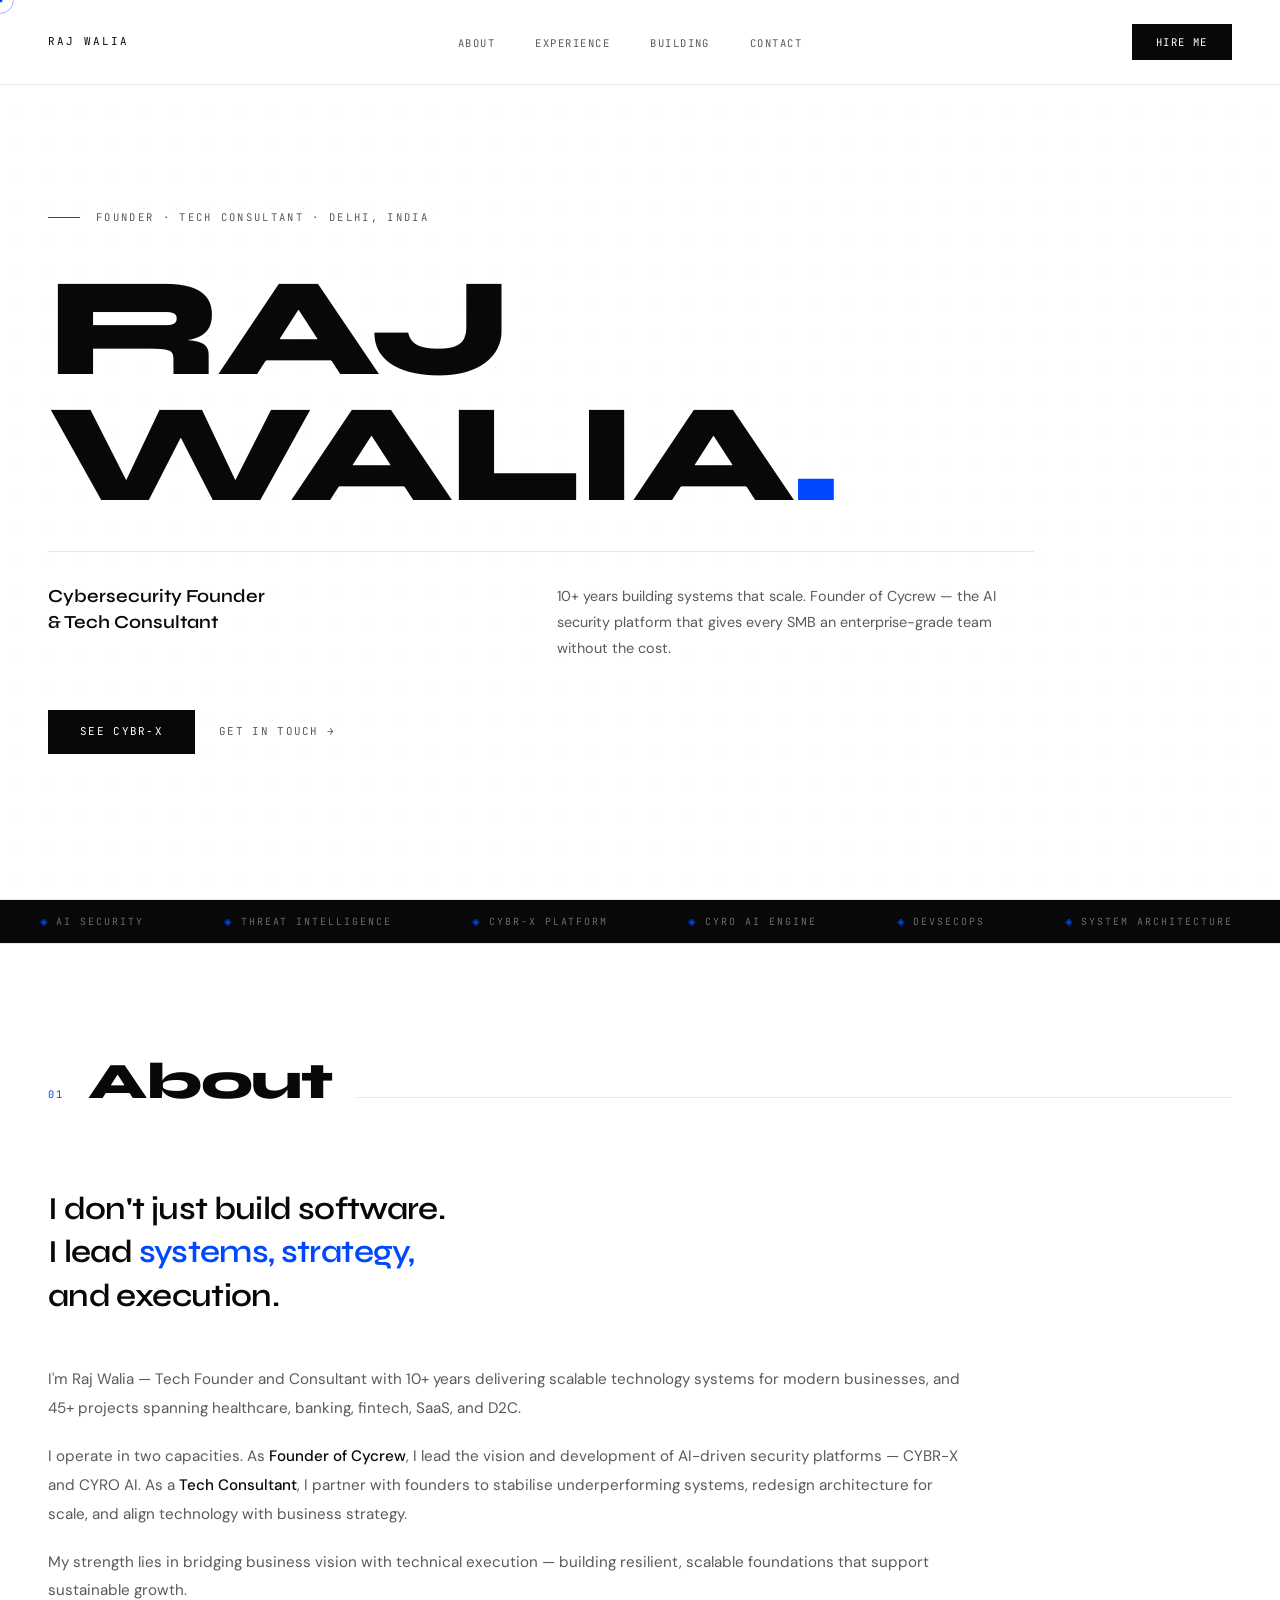
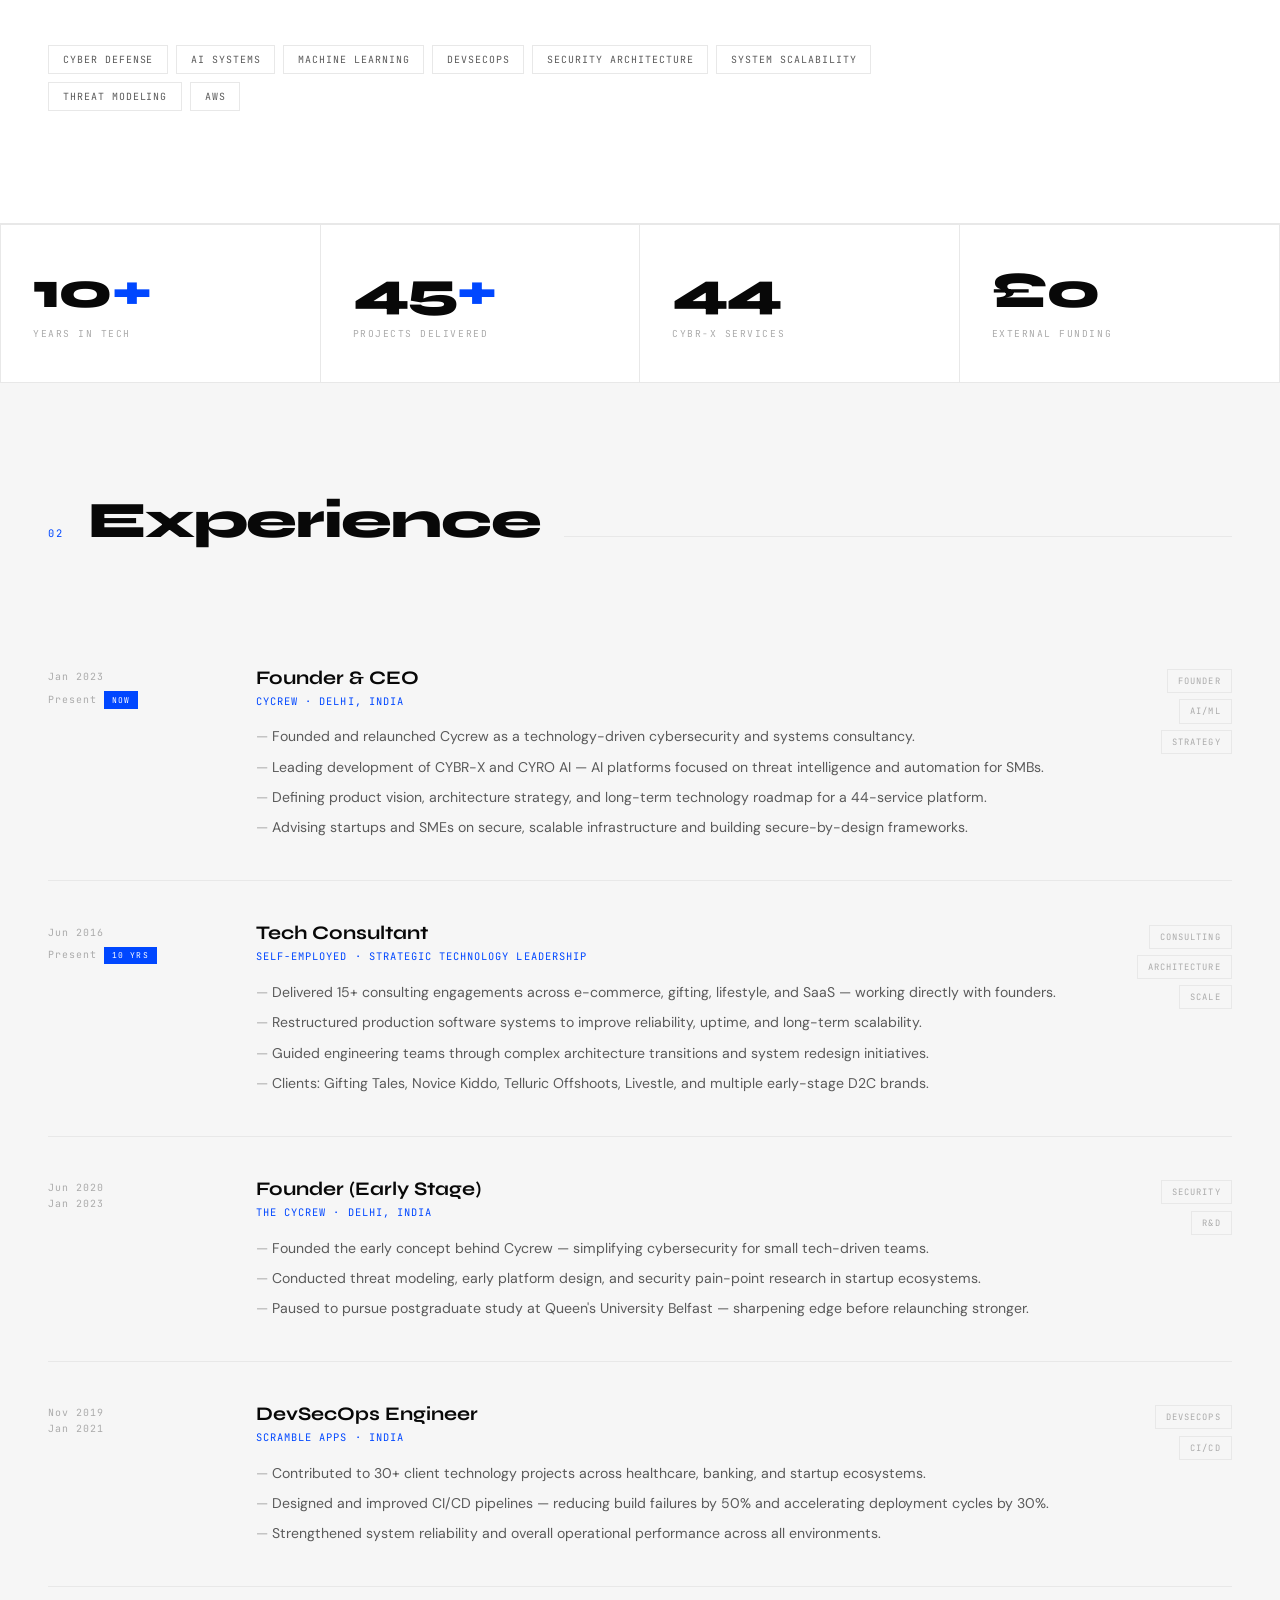
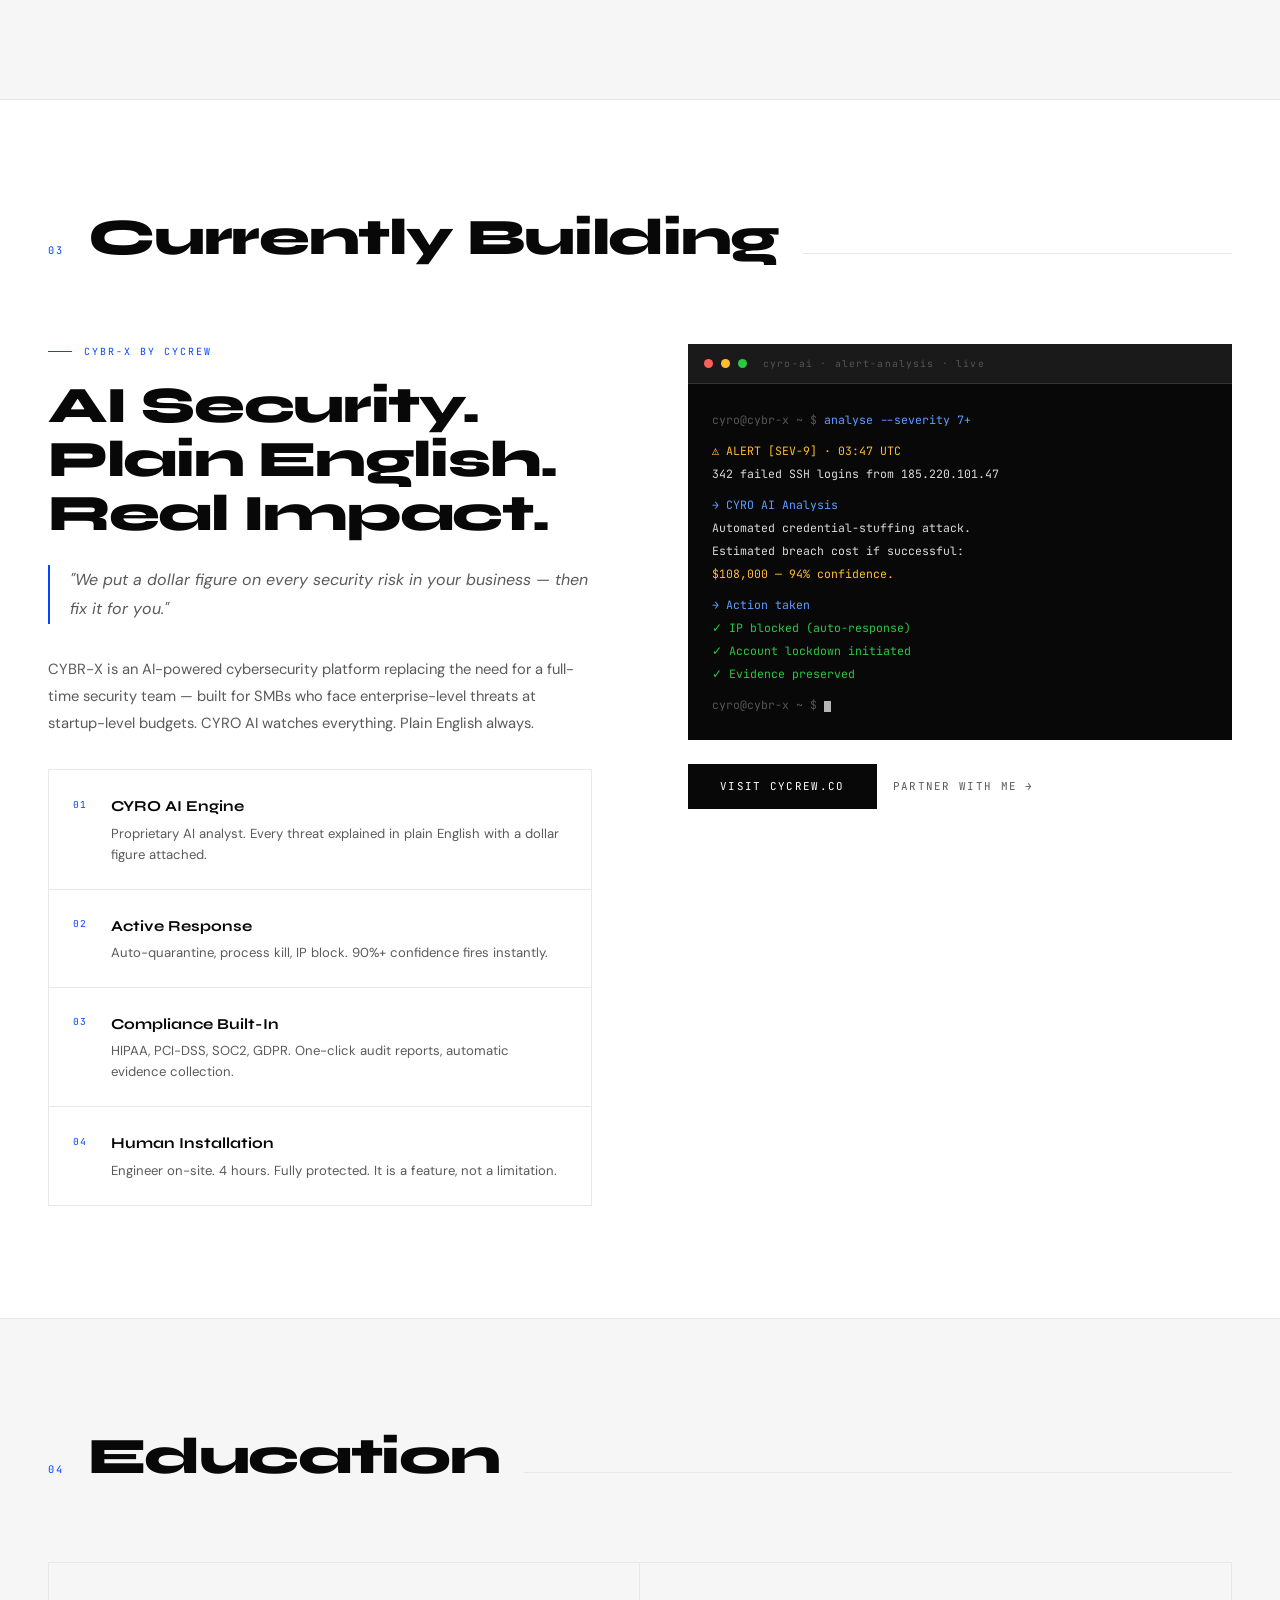
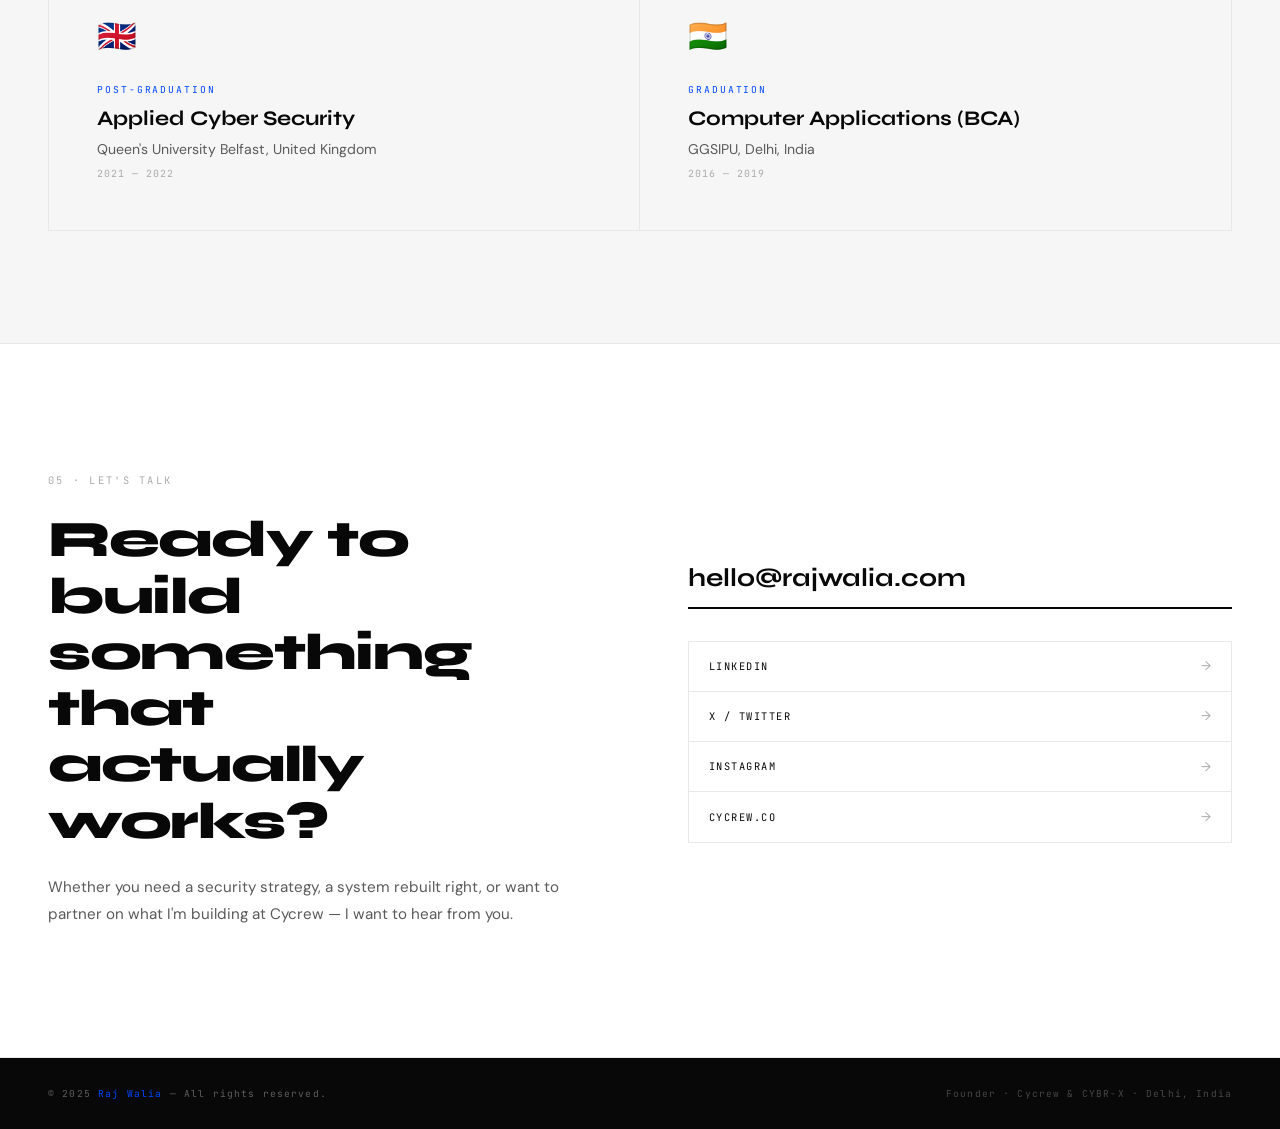
==== commit f8c1008e: "Update navigation ID from 'RW.001' to 'RAJ WALIA'" ====
--- a/index.html
+++ b/index.html
@@ -836,7 +836,7 @@
 
 <!-- NAV -->
 <nav>
-  <div class="nav-id">RW<span>.</span>001</div>
+  <div class="nav-id">RAJ WALIA</div>
   <ul class="nav-links">
     <li><a href="#about">About</a></li>
     <li><a href="#experience">Experience</a></li>
@@ -1219,4 +1219,4 @@
 document.querySelectorAll('.reveal').forEach(el=>obs.observe(el));
 </script>
 </body>
-</html>+</html>
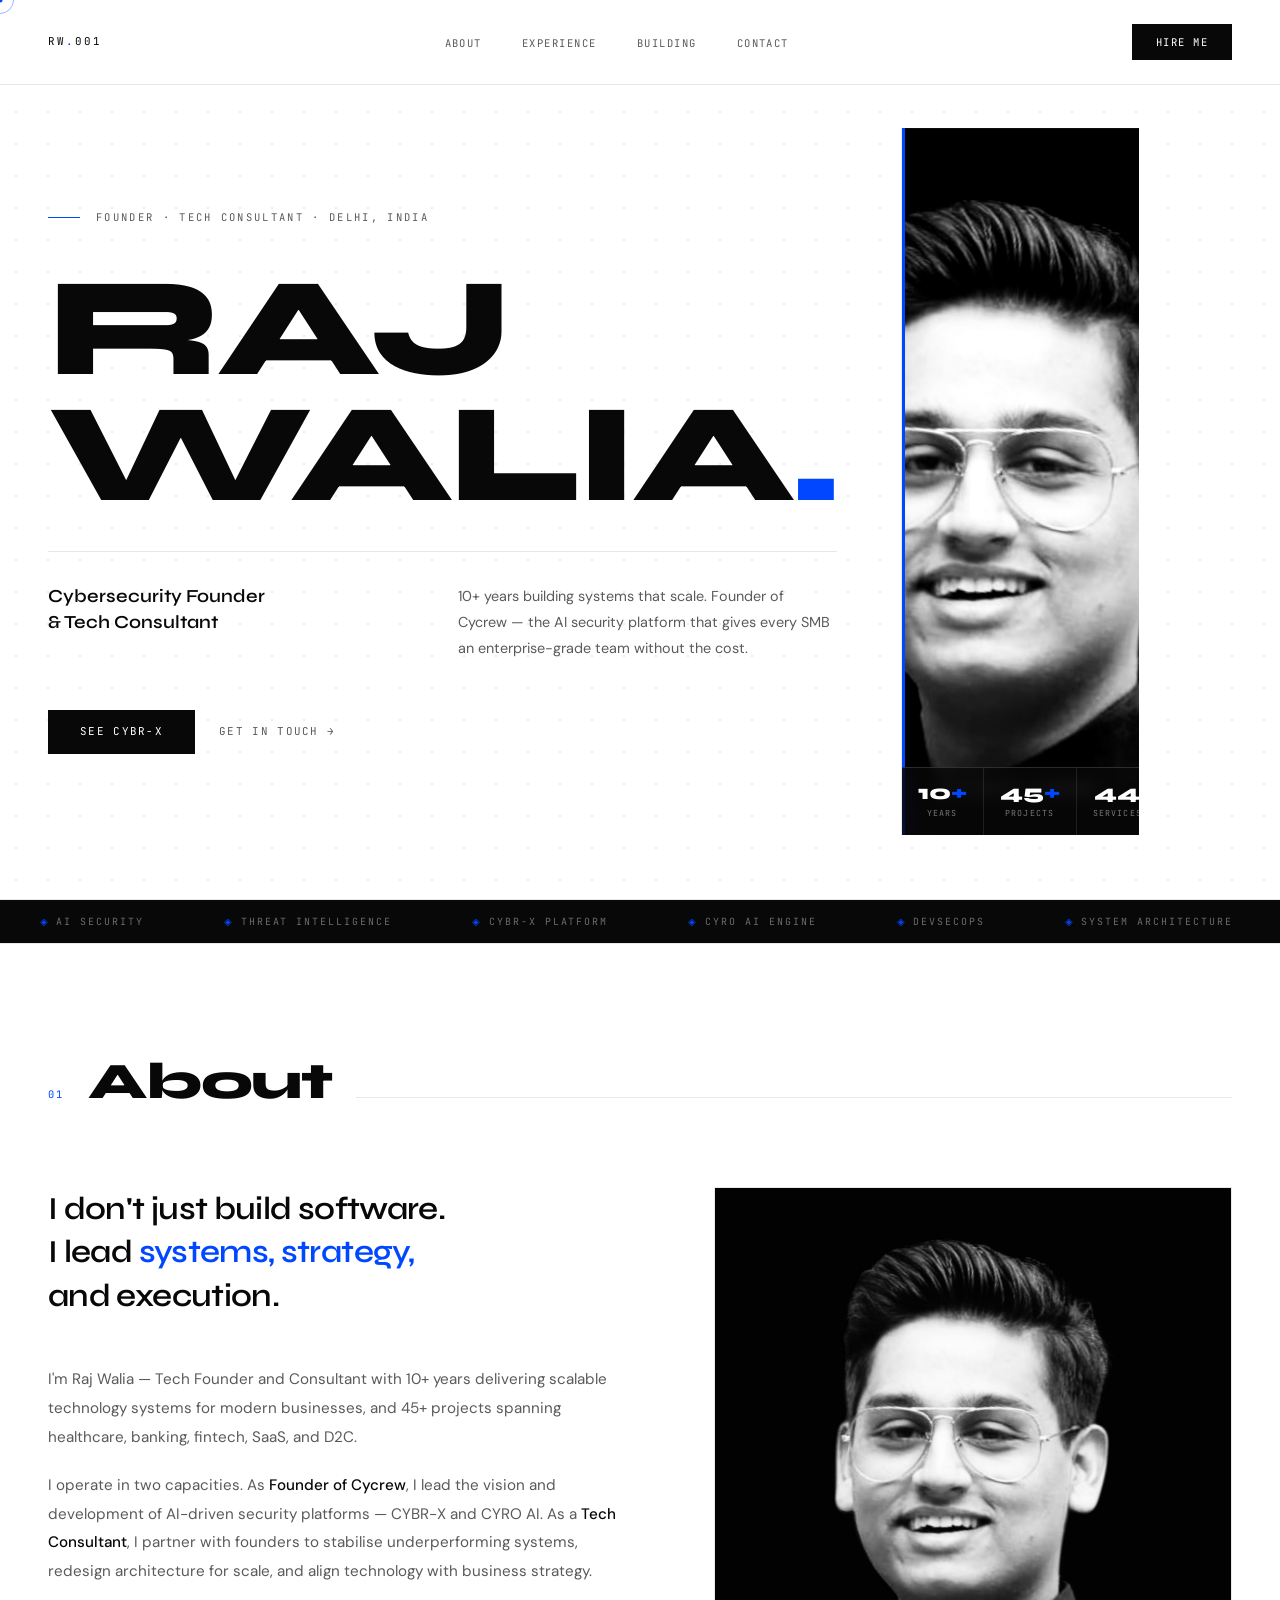
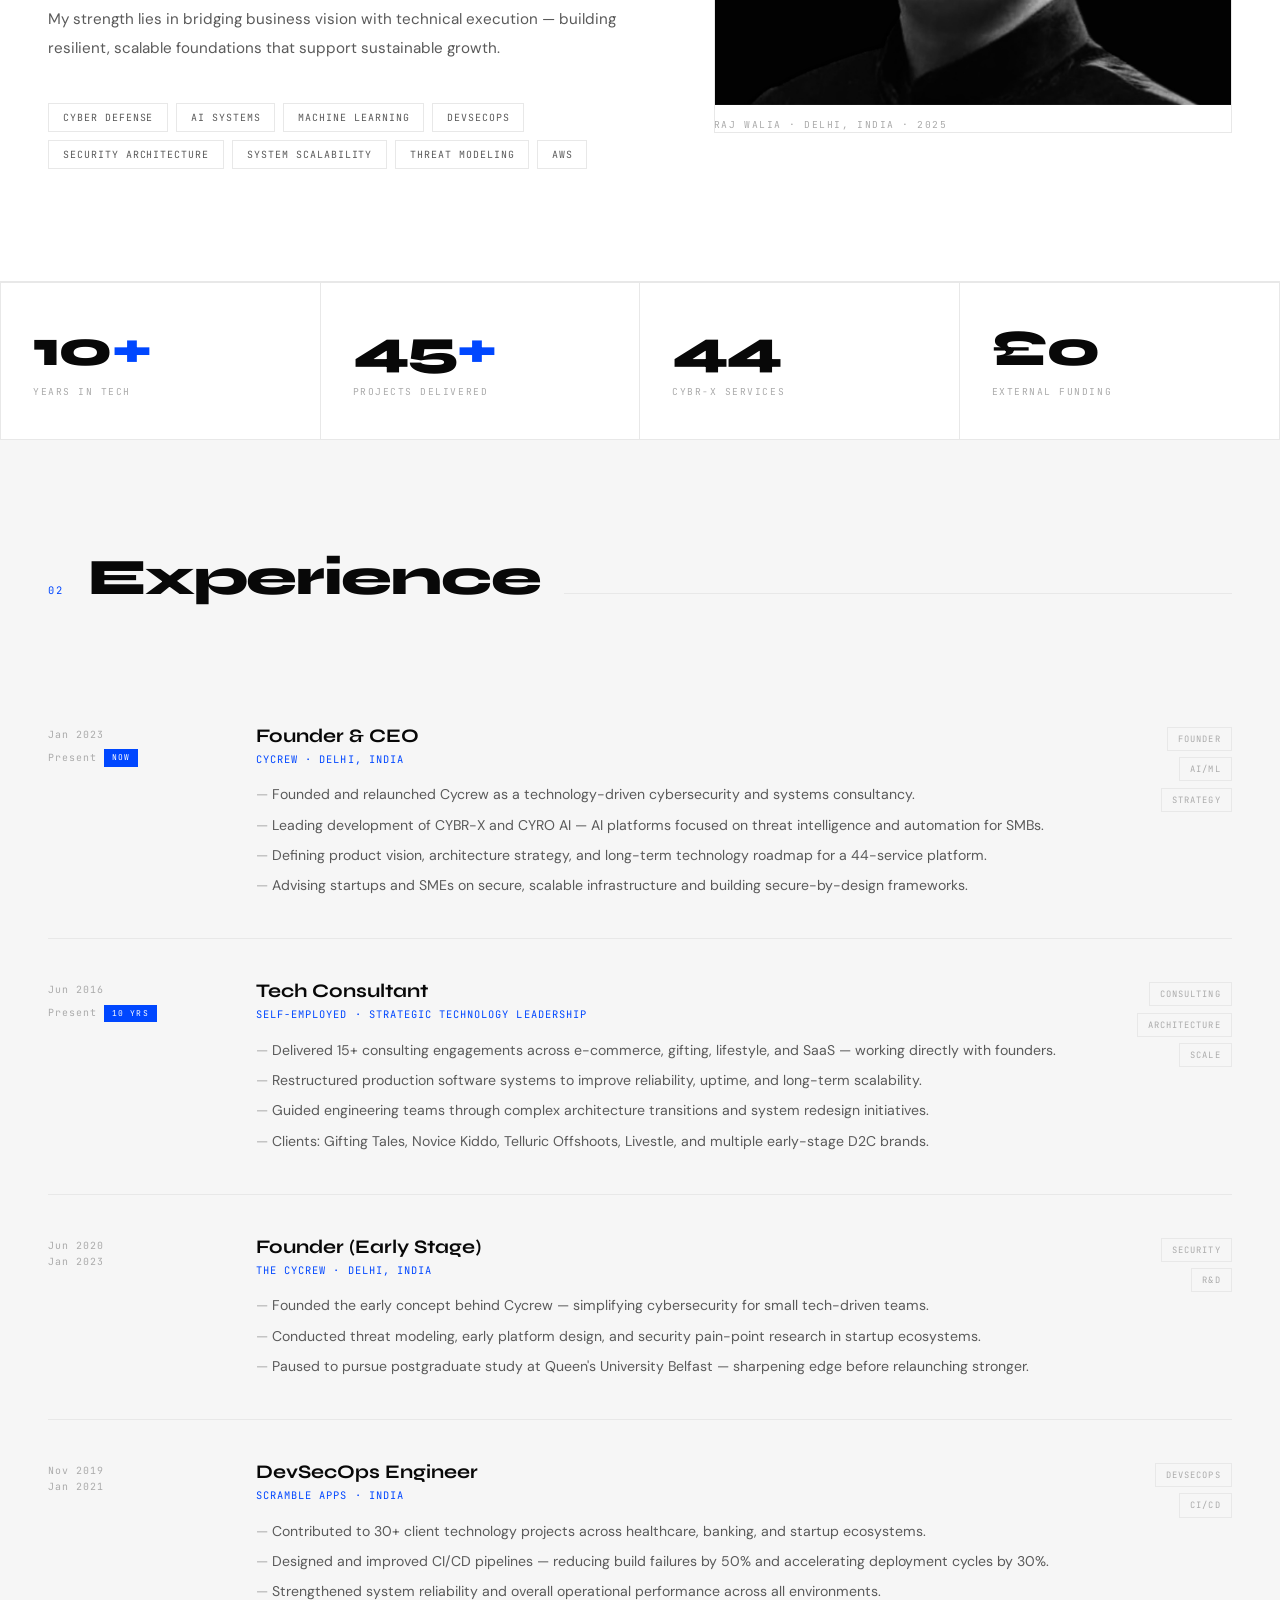
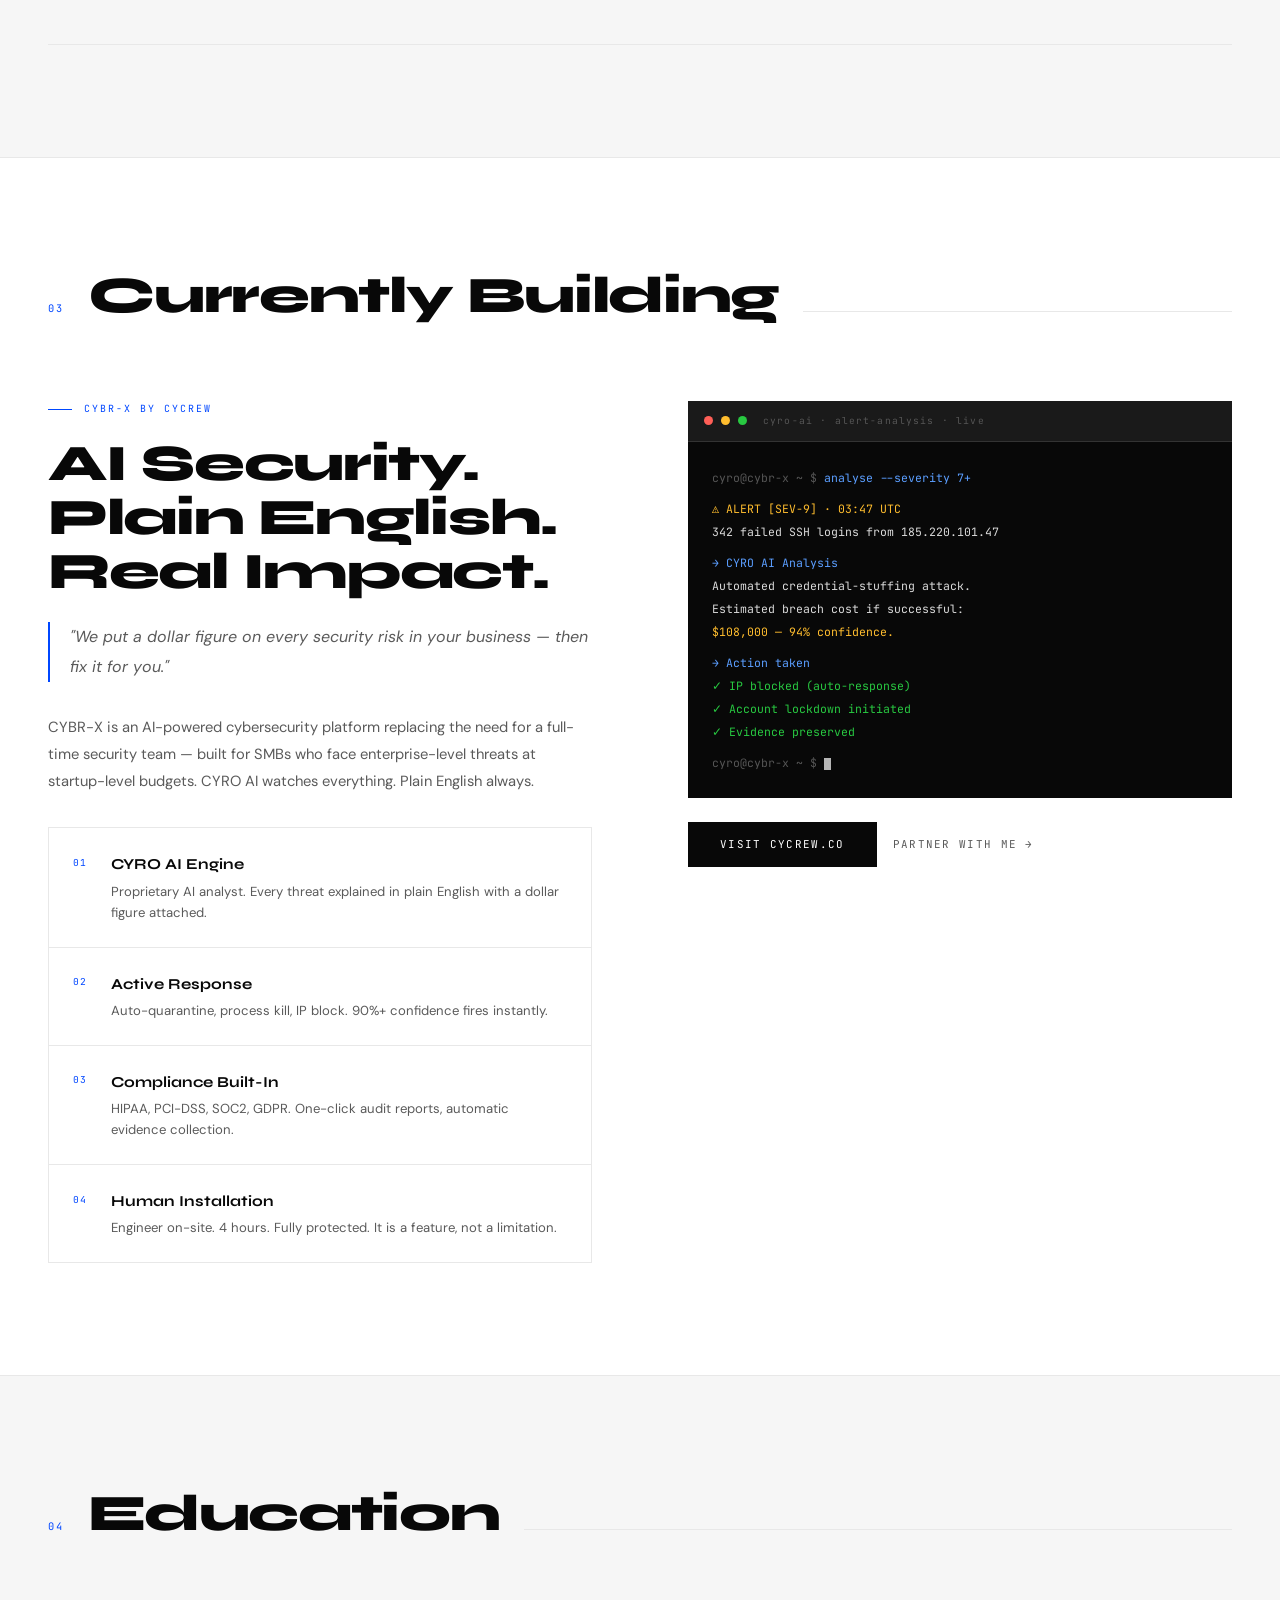
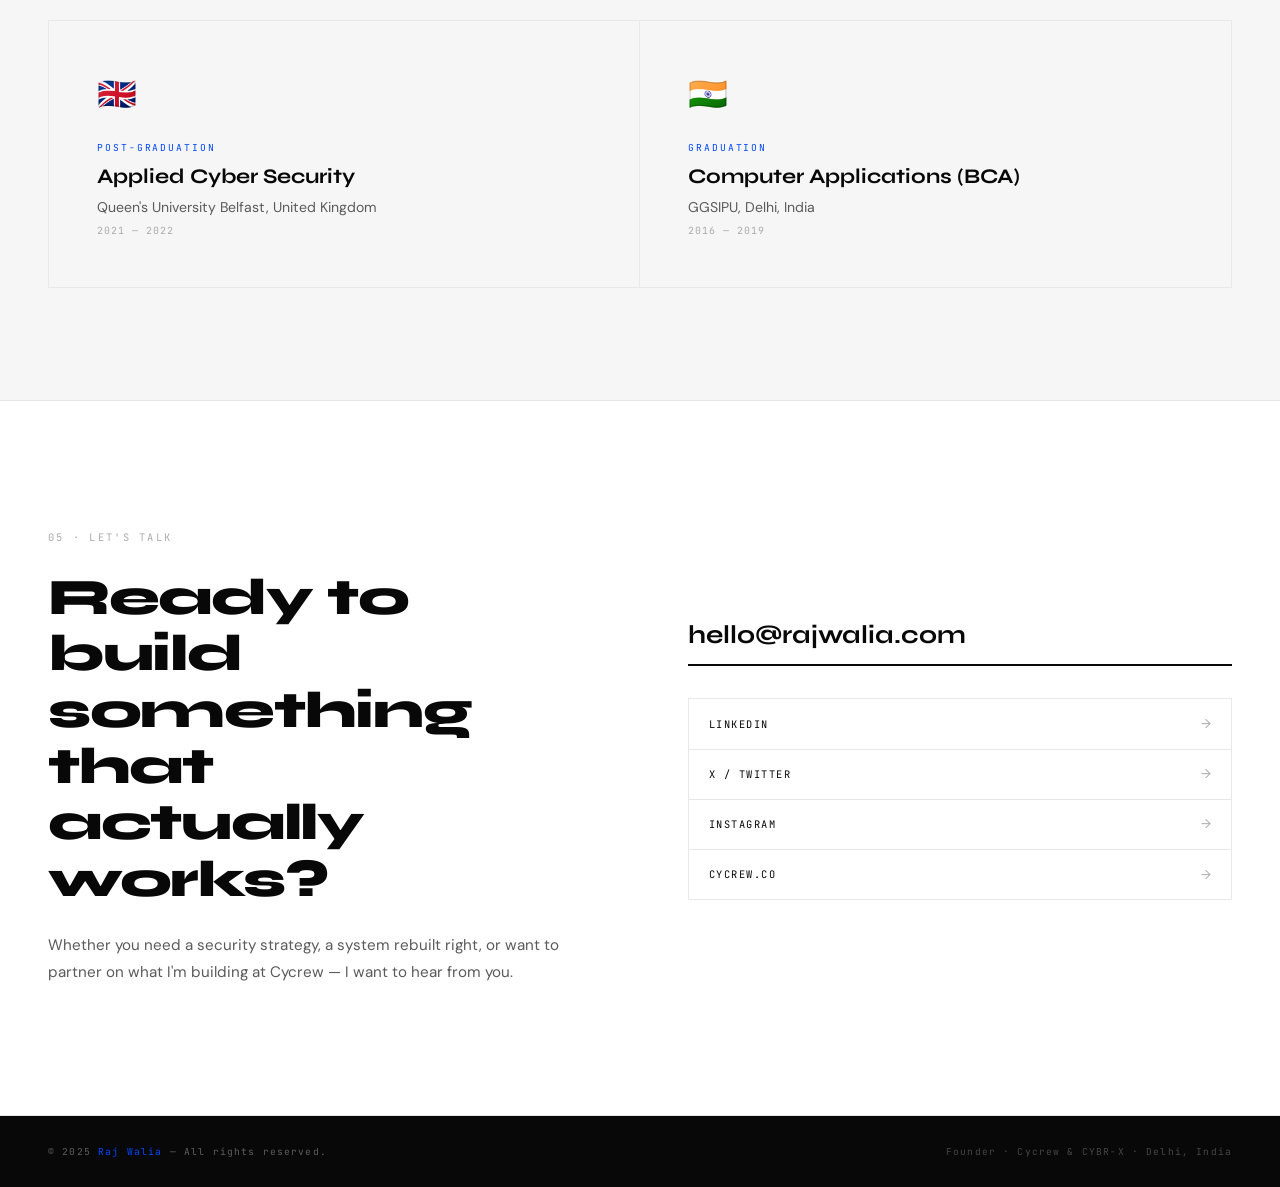
==== commit 35300ba5: "Updated" ====
--- a/index.html
+++ b/index.html
@@ -121,7 +121,7 @@
   min-height: 100vh;
   padding: 8rem 3rem 4rem;
   display: grid;
-  grid-template-columns: minmax(0, 1fr);
+  grid-template-columns: 1fr 0.72fr;
   gap: 0;
   align-items: center;
   border-bottom: 1px solid var(--line);
@@ -145,7 +145,6 @@
   position: relative;
   z-index: 1;
   padding-right: 4rem;
-  max-width: 1050px;
 }
 
 .hero-eyebrow {
@@ -249,6 +248,91 @@
 .btn-text:hover { color: var(--accent); }
 .btn-text:hover::after { transform: translateX(4px); }
 
+/* Hero right — photo */
+.hero-right {
+  position: relative;
+  z-index: 1;
+  height: 100%;
+  display: flex;
+  align-items: stretch;
+  min-height: 560px;
+}
+.hero-photo-wrap {
+  position: relative;
+  width: 100%;
+  overflow: hidden;
+  border-left: 1px solid var(--line);
+}
+.hero-photo-wrap img {
+  width: 100%;
+  height: 100%;
+  object-fit: cover;
+  object-position: top center;
+  display: block;
+  filter: grayscale(100%) contrast(1.05);
+  transition: filter .6s;
+}
+.hero-photo-wrap:hover img { filter: grayscale(60%) contrast(1.05); }
+
+/* Blue accent stripe on photo */
+.hero-photo-wrap::before {
+  content: '';
+  position: absolute;
+  top: 0; left: 0;
+  width: 3px; height: 100%;
+  background: var(--accent);
+  z-index: 2;
+}
+
+/* Floating label on photo */
+.photo-label {
+  position: absolute;
+  bottom: 2rem;
+  right: 2rem;
+  font-family: var(--f-mono);
+  font-size: 0.6rem;
+  letter-spacing: 0.2em;
+  text-transform: uppercase;
+  color: var(--bg);
+  background: var(--ink);
+  padding: .4rem .8rem;
+  z-index: 3;
+}
+
+/* Stat strip across the bottom of photo */
+.photo-stats {
+  position: absolute;
+  bottom: 0; left: 0; right: 0;
+  display: flex;
+  border-top: 1px solid rgba(255,255,255,0.15);
+  z-index: 3;
+  background: rgba(8,8,8,0.75);
+  backdrop-filter: blur(8px);
+}
+.photo-stat {
+  flex: 1;
+  padding: .9rem 1rem;
+  border-right: 1px solid rgba(255,255,255,0.1);
+  text-align: center;
+}
+.photo-stat:last-child { border-right: none; }
+.photo-stat-num {
+  font-family: var(--f-display);
+  font-size: 1.3rem;
+  font-weight: 800;
+  color: #fff;
+  line-height: 1;
+}
+.photo-stat-num em { color: var(--accent); font-style: normal; }
+.photo-stat-label {
+  font-family: var(--f-mono);
+  font-size: 0.52rem;
+  letter-spacing: 0.14em;
+  text-transform: uppercase;
+  color: rgba(255,255,255,0.45);
+  margin-top: .25rem;
+}
+
 /* ── TICKER ───────────────────────────────────────── */
 .ticker {
   border-bottom: 1px solid var(--line);
@@ -318,8 +402,8 @@
 /* ── ABOUT ────────────────────────────────────────── */
 .about-grid {
   display: grid;
-  grid-template-columns: minmax(0, 920px);
-  gap: 0;
+  grid-template-columns: 1.1fr 1fr;
+  gap: 6rem;
   align-items: start;
 }
 .about-statement {
@@ -342,6 +426,36 @@
 }
 .about-body p + p { margin-top: 1.2rem; }
 .about-body strong { color: var(--ink); font-weight: 500; }
+
+.about-right { display: flex; flex-direction: column; gap: 2.5rem; }
+
+/* About photo */
+.about-img-wrap {
+  position: relative;
+  overflow: hidden;
+}
+.about-img-wrap::after {
+  content: '';
+  position: absolute;
+  inset: 0;
+  border: 1px solid var(--line);
+  pointer-events: none;
+}
+.about-img-wrap img {
+  width: 100%;
+  display: block;
+  filter: grayscale(100%);
+  transition: filter .5s;
+}
+.about-img-wrap:hover img { filter: grayscale(40%); }
+.about-img-caption {
+  font-family: var(--f-mono);
+  font-size: 0.6rem;
+  letter-spacing: 0.16em;
+  text-transform: uppercase;
+  color: var(--ink-dim);
+  margin-top: .75rem;
+}
 
 /* Skill tags */
 .tag-row {
@@ -814,6 +928,7 @@
     min-height: unset;
   }
   .hero-left { padding-right: 0; }
+  .hero-right { min-height: 360px; }
   .hero-sub { grid-template-columns: 1fr; gap: 1rem; }
 
   .section-wrap { padding: 5rem 1.5rem; }
@@ -836,7 +951,7 @@
 
 <!-- NAV -->
 <nav>
-  <div class="nav-id">RAJ WALIA</div>
+  <div class="nav-id">RW<span>.</span>001</div>
   <ul class="nav-links">
     <li><a href="#about">About</a></li>
     <li><a href="#experience">Experience</a></li>
@@ -875,6 +990,26 @@
     </div>
   </div>
 
+  <div class="hero-right">
+    <div class="hero-photo-wrap">
+      <img src="[data-uri]" alt="Raj Walia — Founder, Cycrew">
+      <div class="photo-label">Raj Walia · Founder</div>
+      <div class="photo-stats">
+        <div class="photo-stat">
+          <div class="photo-stat-num">10<em>+</em></div>
+          <div class="photo-stat-label">Years</div>
+        </div>
+        <div class="photo-stat">
+          <div class="photo-stat-num">45<em>+</em></div>
+          <div class="photo-stat-label">Projects</div>
+        </div>
+        <div class="photo-stat">
+          <div class="photo-stat-num">44</div>
+          <div class="photo-stat-label">Services</div>
+        </div>
+      </div>
+    </div>
+  </div>
 </section>
 
 <!-- TICKER -->
@@ -935,6 +1070,12 @@
       </div>
     </div>
 
+    <div class="about-right reveal">
+      <div class="about-img-wrap">
+        <img src="[data-uri]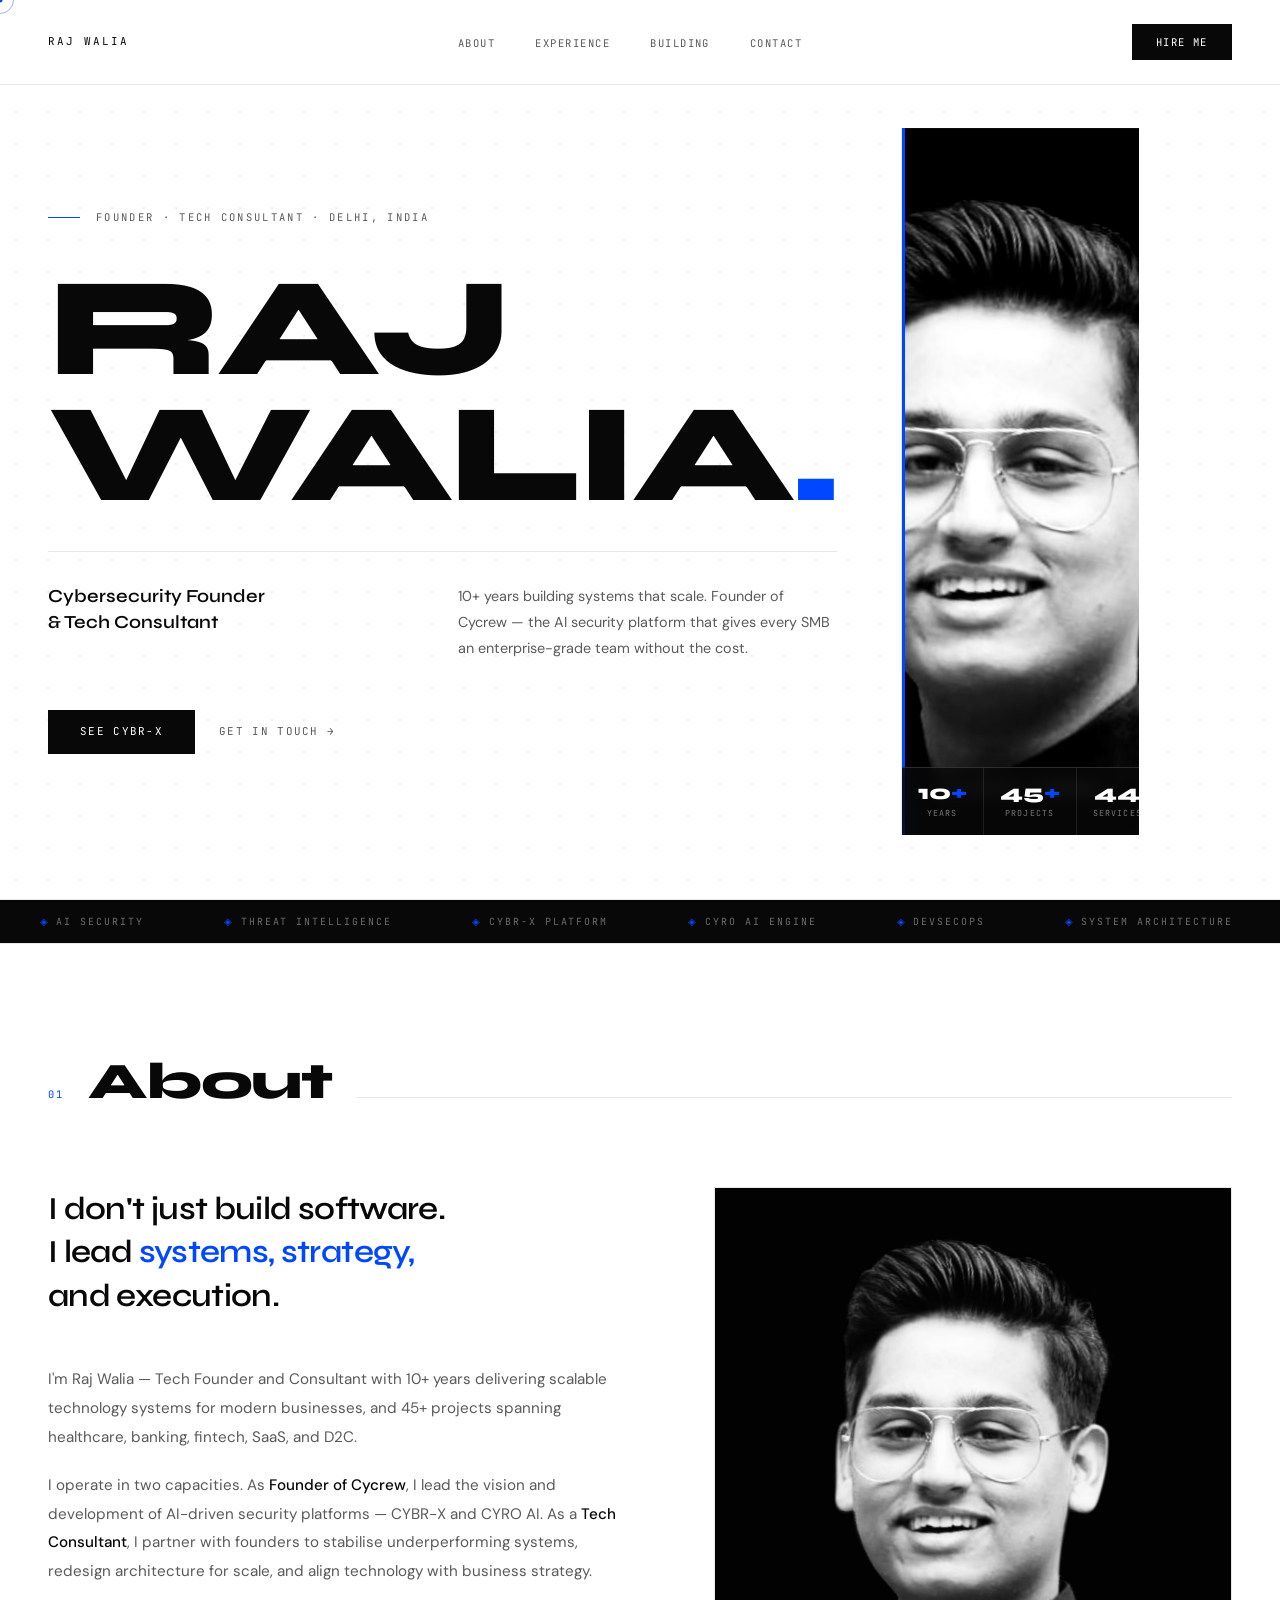
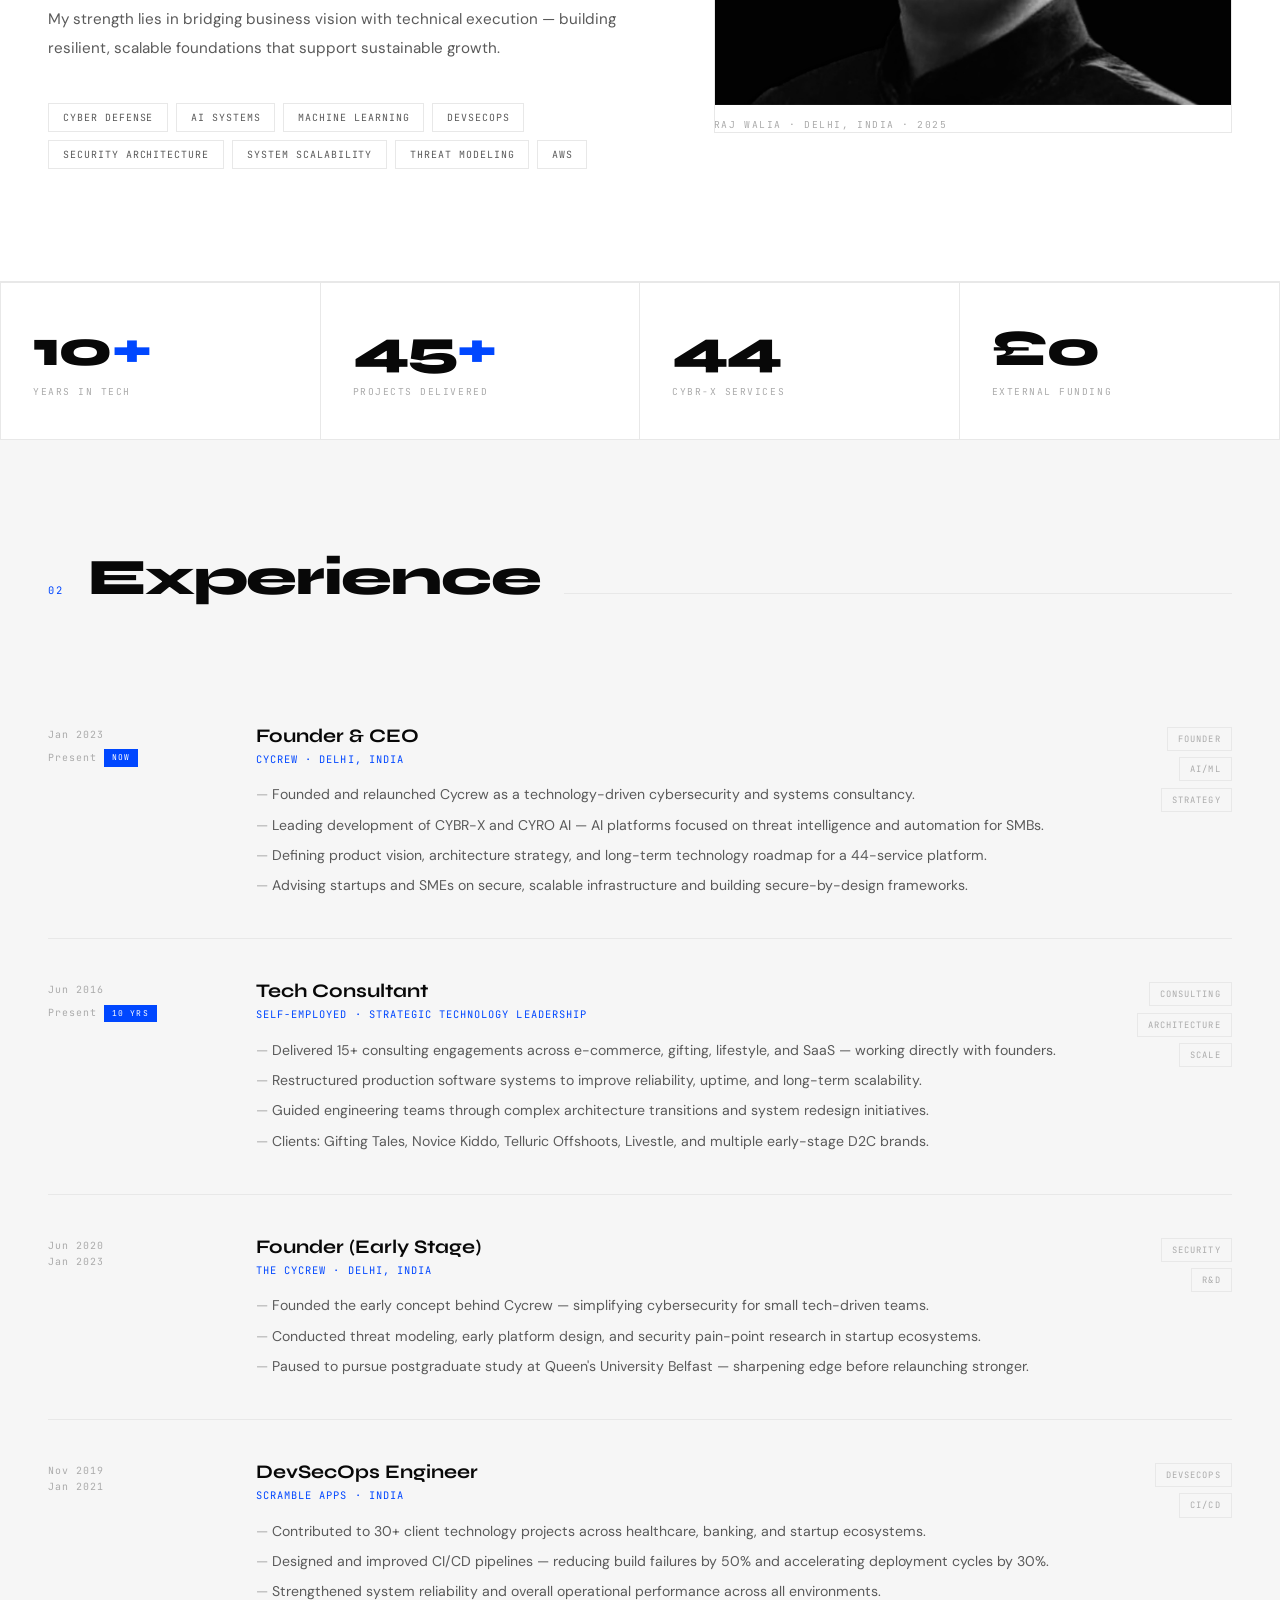
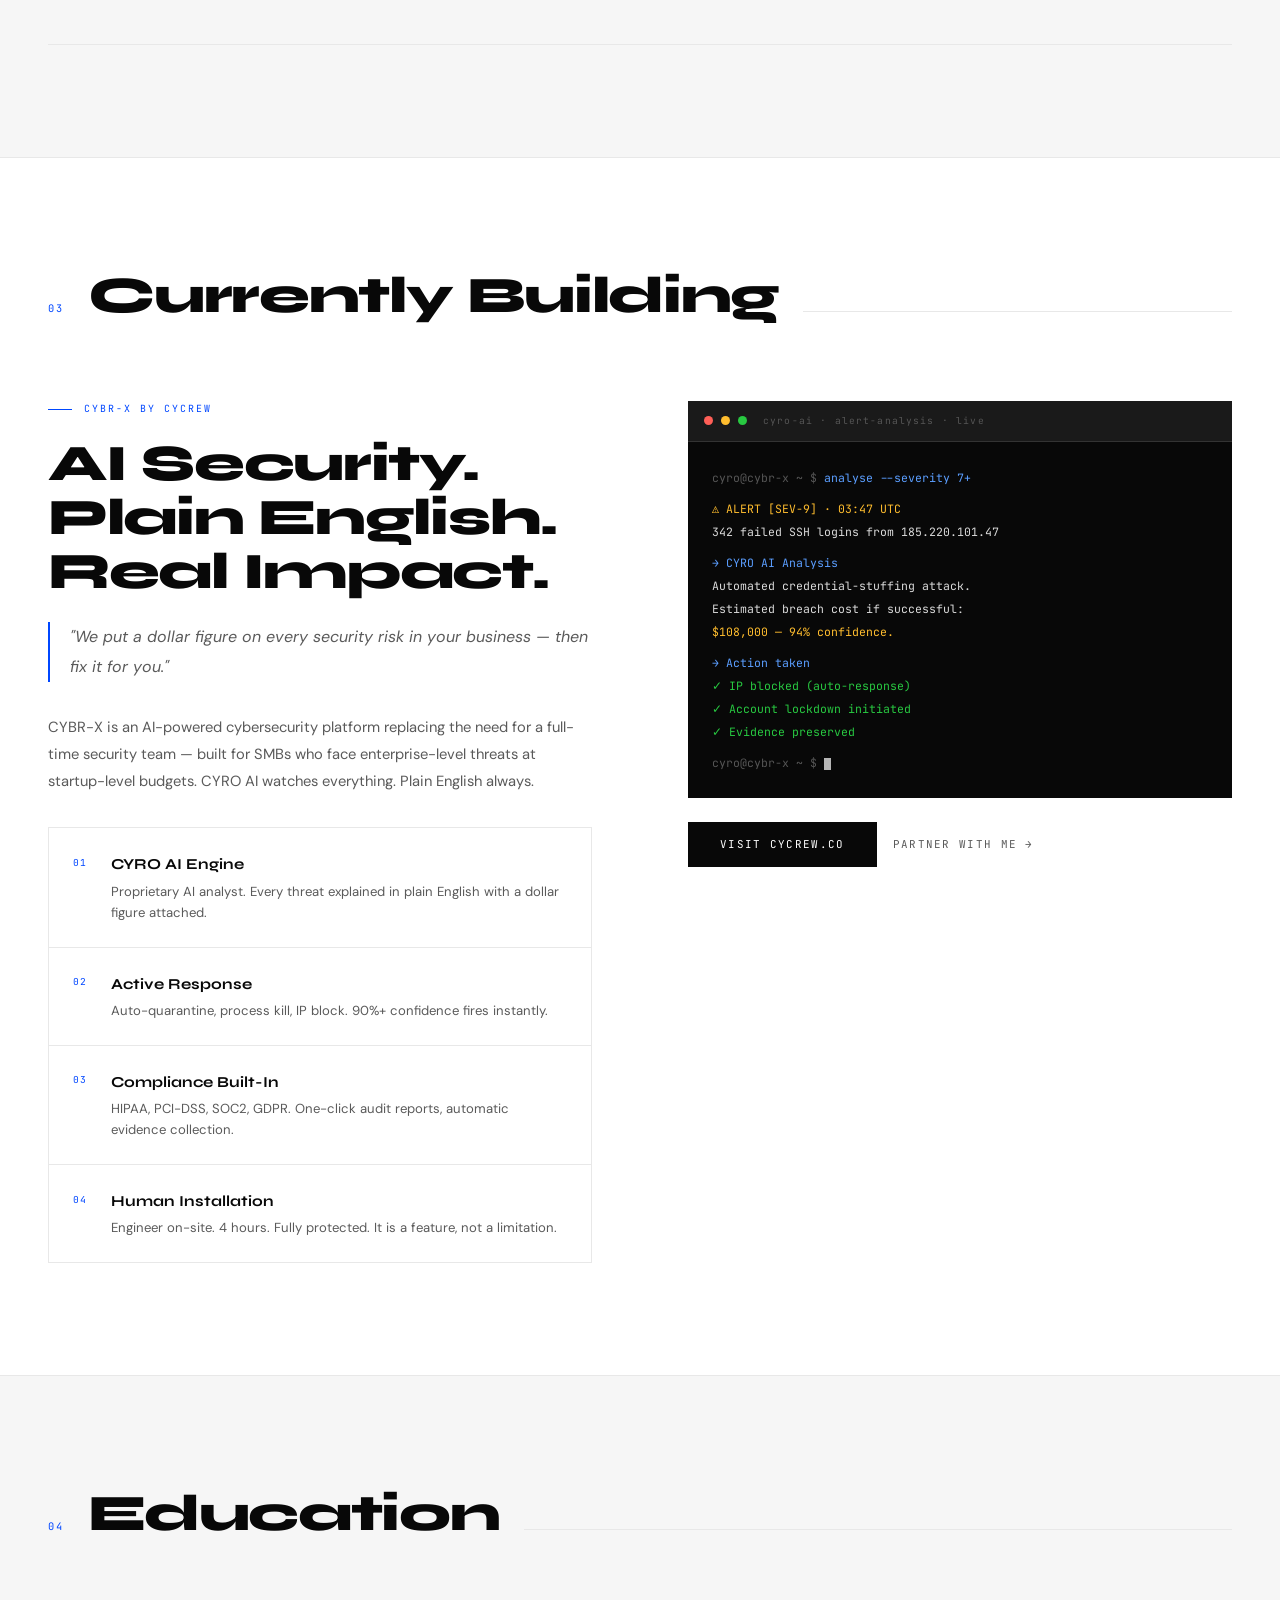
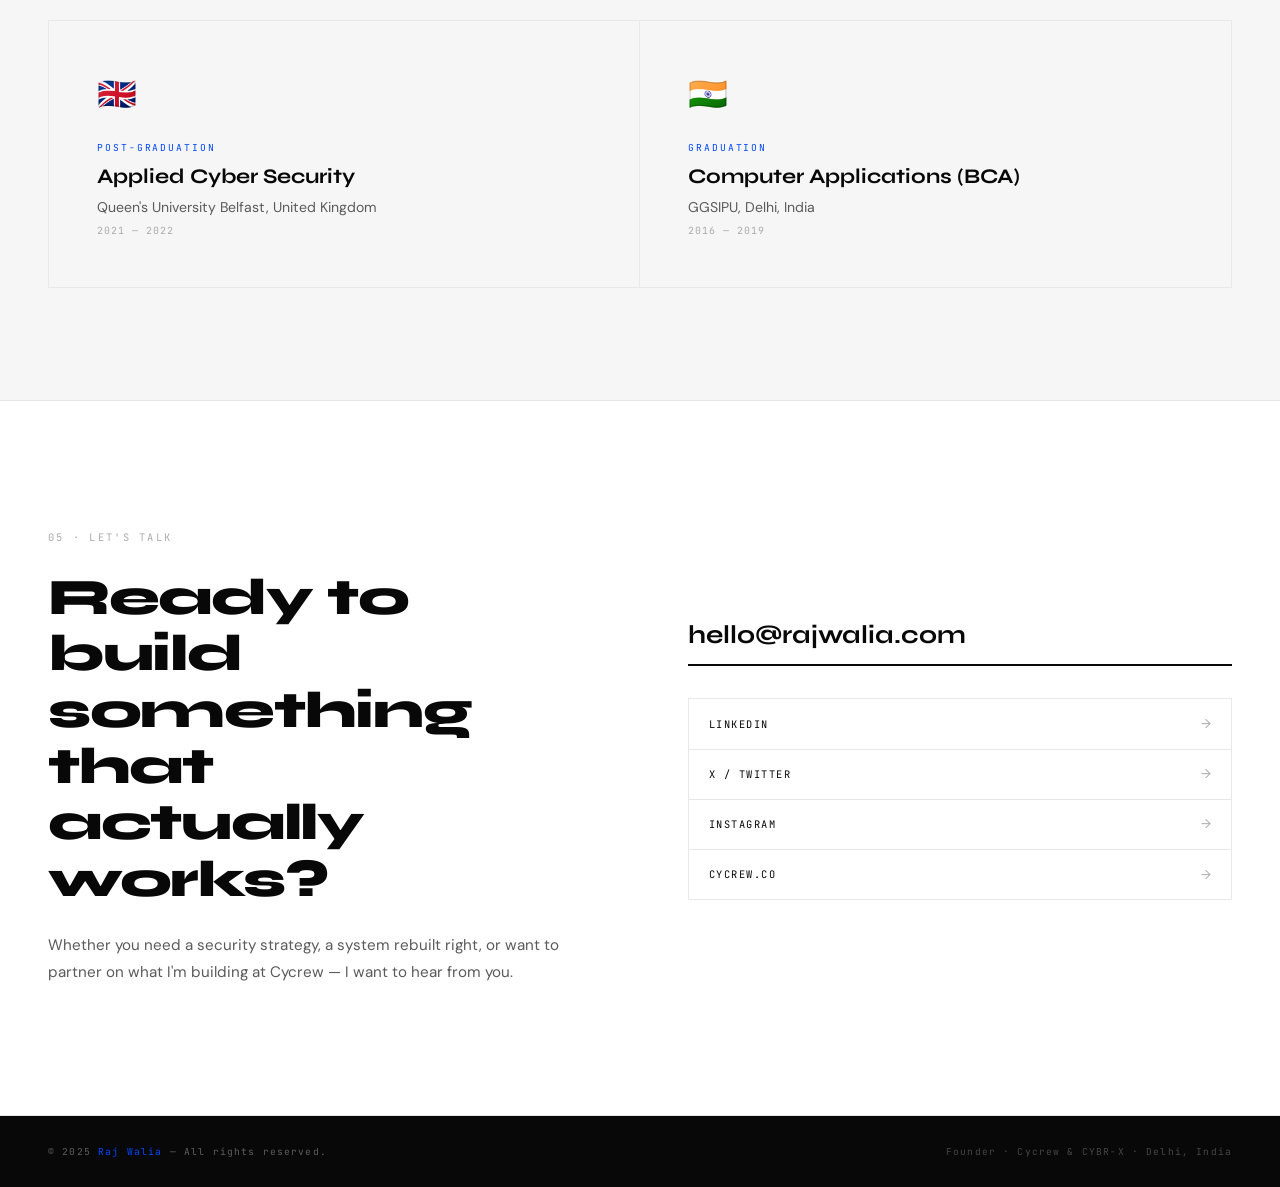
==== commit d474f2d1: "Update navigation ID from 'RW.001' to 'RAJ WALIA'" ====
--- a/index.html
+++ b/index.html
@@ -951,7 +951,7 @@
 
 <!-- NAV -->
 <nav>
-  <div class="nav-id">RW<span>.</span>001</div>
+  <div class="nav-id">RAJ WALIA</div>
   <ul class="nav-links">
     <li><a href="#about">About</a></li>
     <li><a href="#experience">Experience</a></li>
@@ -1360,4 +1360,4 @@
 document.querySelectorAll('.reveal').forEach(el=>obs.observe(el));
 </script>
 </body>
-</html>+</html>
